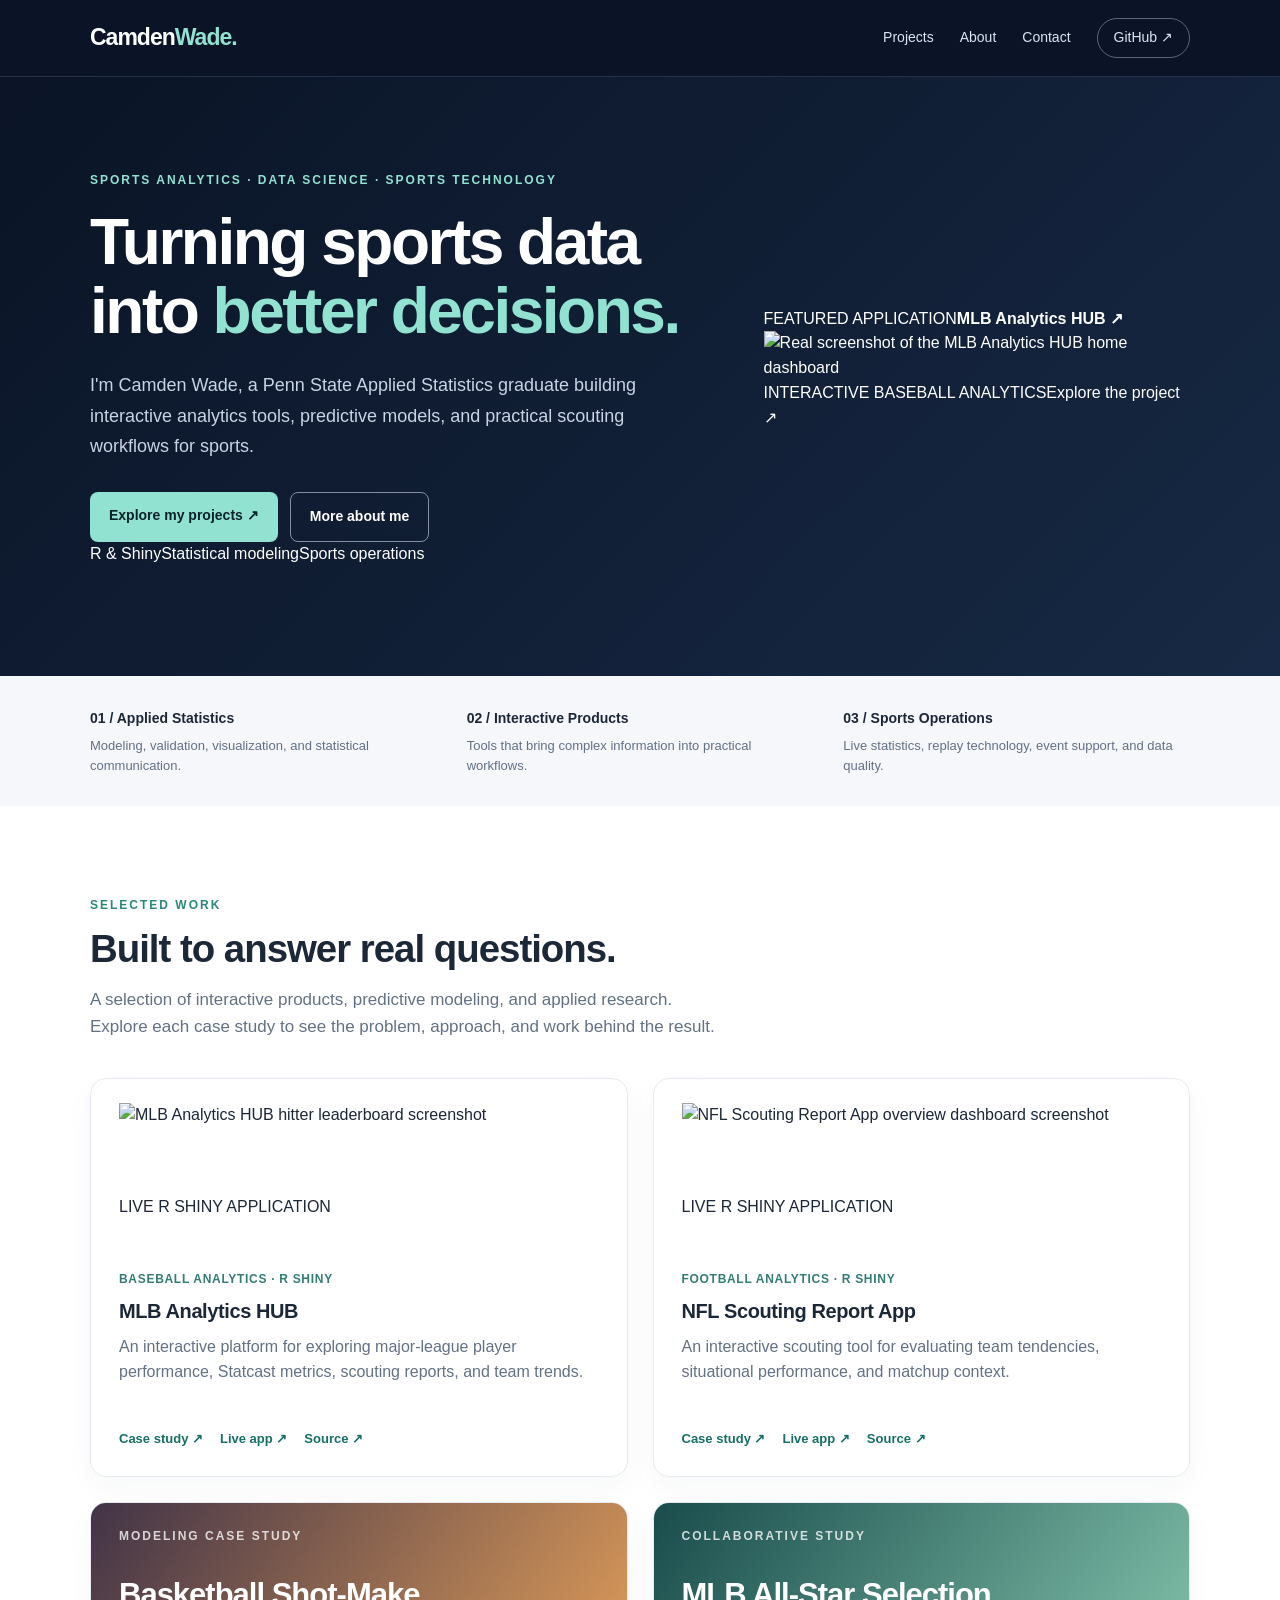
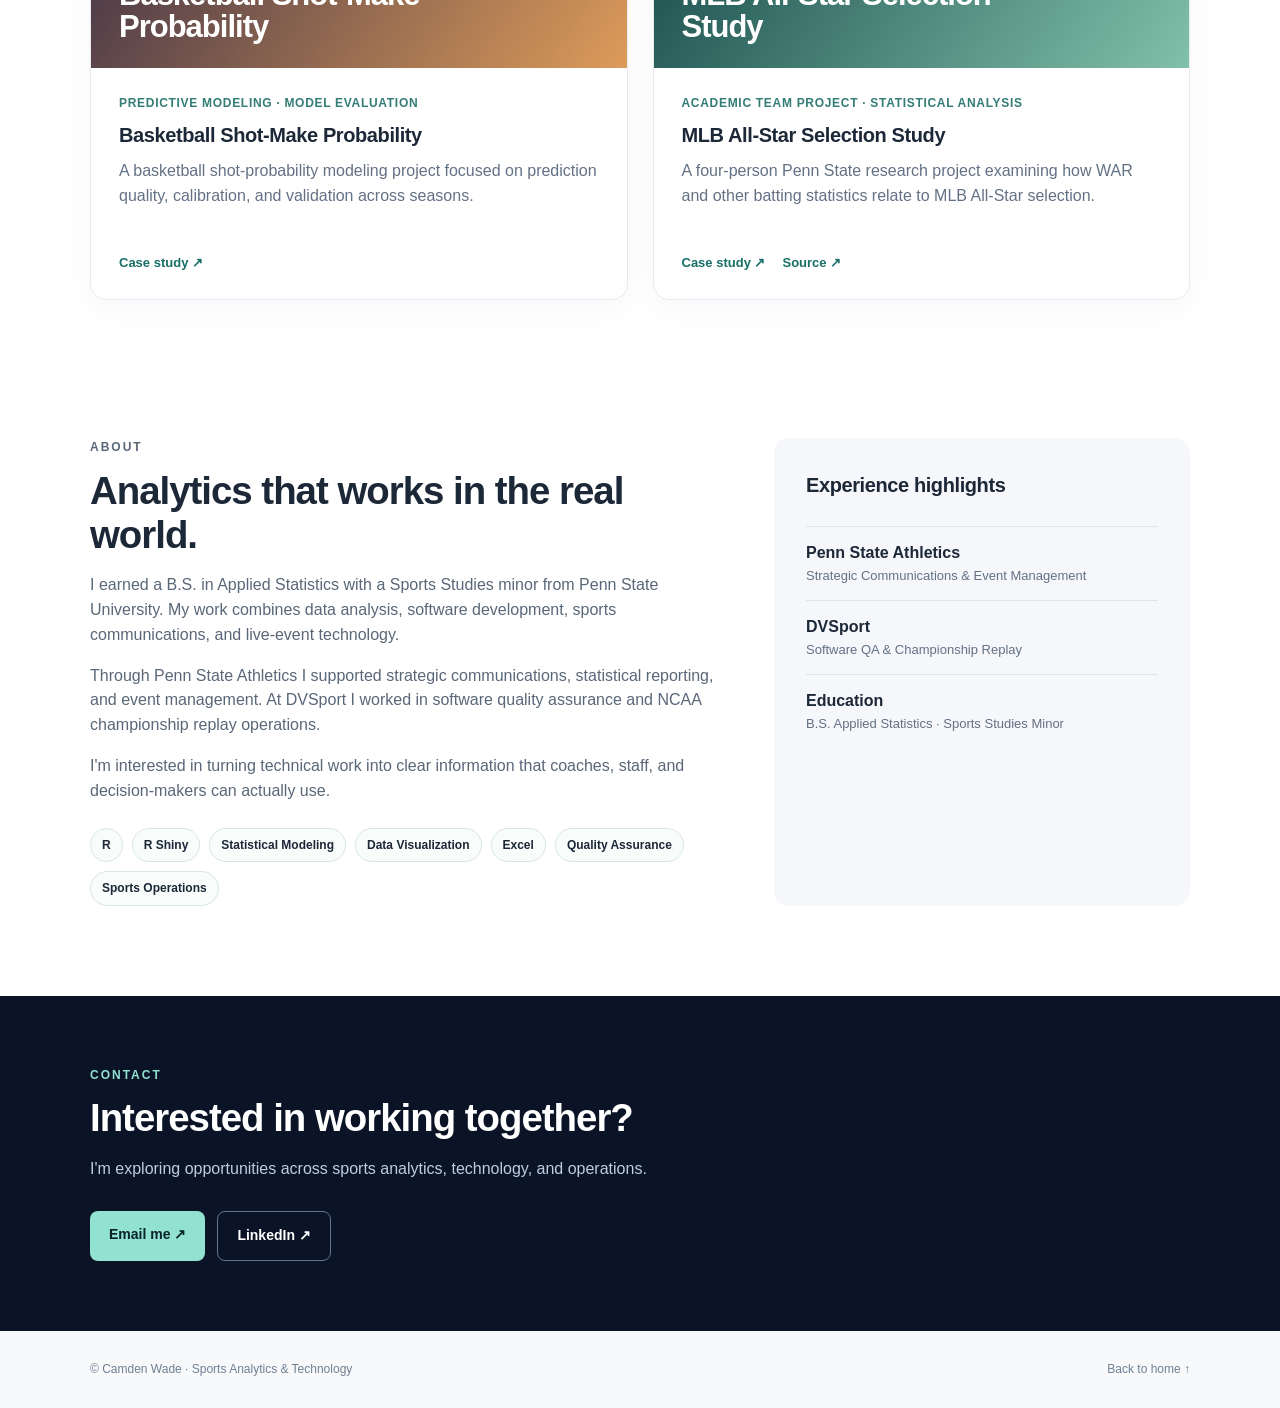
==== index.html @ 53f78d7a "Phase 1: improve portfolio design and add real project screenshots" ====
<!doctype html><html lang="en"><head><meta charset="utf-8"><meta name="viewport" content="width=device-width,initial-scale=1"><meta name="description" content="Sports analytics, interactive applications, and statistical modeling portfolio by Camden Wade."><meta name="theme-color" content="#0a1426"><title>Sports Analytics &amp; Technology | Camden Wade</title><link rel="stylesheet" href="assets/style.css"></head><body><header class="site-header"><div class="wrap nav"><a class="brand" href="index.html">Camden<span>Wade.</span></a><nav aria-label="Main navigation"><a href="index.html#projects">Projects</a><a href="index.html#about">About</a><a href="index.html#contact">Contact</a><a class="nav-github" href="https://github.com/CamdenWade" target="_blank" rel="noopener noreferrer">GitHub ↗</a></nav></div></header><main><section class="hero"><div class="wrap hero-grid"><div class="hero-copy"><p class="eyebrow">SPORTS ANALYTICS · DATA SCIENCE · SPORTS TECHNOLOGY</p><h1>Turning sports data into <em>better decisions.</em></h1><p class="hero-intro">I'm Camden Wade, a Penn State Applied Statistics graduate building interactive analytics tools, predictive models, and practical scouting workflows for sports.</p><div class="actions"><a class="btn primary" href="#projects">Explore my projects ↗</a><a class="btn outlined" href="#about">More about me</a></div><div class="hero-chips" aria-label="Areas of focus"><span>R &amp; Shiny</span><span>Statistical modeling</span><span>Sports operations</span></div></div><a class="hero-preview" href="projects/mlb-analytics-hub.html" aria-label="Read the MLB Analytics HUB case study"><div class="preview-heading"><span><span class="status-dot" aria-hidden="true"></span> FEATURED APPLICATION</span><strong>MLB Analytics HUB <span aria-hidden="true">↗</span></strong></div><img src="https://raw.githubusercontent.com/CamdenWade/MLB-Analytics-HUB/main/screenshots/home.png" alt="Real screenshot of the MLB Analytics HUB home dashboard" decoding="async" fetchpriority="high"><div class="preview-caption"><span>INTERACTIVE BASEBALL ANALYTICS</span><span>Explore the project ↗</span></div></a></div></section><section class="specialties"><div class="wrap three"><div><b>01 / Applied Statistics</b><p>Modeling, validation, visualization, and statistical communication.</p></div><div><b>02 / Interactive Products</b><p>Tools that bring complex information into practical workflows.</p></div><div><b>03 / Sports Operations</b><p>Live statistics, replay technology, event support, and data quality.</p></div></div></section><section class="section" id="projects"><div class="wrap"><p class="eyebrow">SELECTED WORK</p><h2>Built to answer real questions.</h2><p class="section-lead">A selection of interactive products, predictive modeling, and applied research. Explore each case study to see the problem, approach, and work behind the result.</p><div class="projects"><article class="project-card"><a class="project-art project-image" href="projects/mlb-analytics-hub.html" aria-label="Explore the MLB Analytics HUB project"><img src="https://raw.githubusercontent.com/CamdenWade/MLB-Analytics-HUB/main/screenshots/hitter_leaderboard.png" alt="MLB Analytics HUB hitter leaderboard screenshot" loading="lazy" decoding="async"><span class="screenshot-badge">LIVE R SHINY APPLICATION</span></a><div class="card-body"><div class="meta">Baseball analytics · R Shiny</div><h3>MLB Analytics HUB</h3><p>An interactive platform for exploring major-league player performance, Statcast metrics, scouting reports, and team trends.</p><div class="card-links"><a href="projects/mlb-analytics-hub.html">Case study ↗</a><a href="https://camden-wade.shinyapps.io/MLB-Analytics-HUB/" target="_blank" rel="noopener noreferrer">Live app ↗</a><a href="https://github.com/CamdenWade/MLB-Analytics-HUB" target="_blank" rel="noopener noreferrer">Source ↗</a></div></div></article><article class="project-card"><a class="project-art project-image" href="projects/nfl-scouting-report.html" aria-label="Explore the NFL Scouting Report App project"><img src="https://raw.githubusercontent.com/CamdenWade/NFL-Scouting-Report-App/master/assets/screenshots/overview.png" alt="NFL Scouting Report App overview dashboard screenshot" loading="lazy" decoding="async"><span class="screenshot-badge">LIVE R SHINY APPLICATION</span></a><div class="card-body"><div class="meta">Football analytics · R Shiny</div><h3>NFL Scouting Report App</h3><p>An interactive scouting tool for evaluating team tendencies, situational performance, and matchup context.</p><div class="card-links"><a href="projects/nfl-scouting-report.html">Case study ↗</a><a href="https://camden-wade.shinyapps.io/NFL-Scouting-Report-App/" target="_blank" rel="noopener noreferrer">Live app ↗</a><a href="https://github.com/CamdenWade/NFL-Scouting-Report-App" target="_blank" rel="noopener noreferrer">Source ↗</a></div></div></article><article class="project-card"><div class="project-art gold"><span class="eyebrow small">MODELING CASE STUDY</span><strong>Basketball Shot-Make Probability</strong></div><div class="card-body"><div class="meta">Predictive modeling · Model evaluation</div><h3>Basketball Shot-Make Probability</h3><p>A basketball shot-probability modeling project focused on prediction quality, calibration, and validation across seasons.</p><div class="card-links"><a href="projects/shot-probability.html">Case study ↗</a></div></div></article><article class="project-card"><div class="project-art green"><span class="eyebrow small">COLLABORATIVE STUDY</span><strong>MLB All-Star Selection Study</strong></div><div class="card-body"><div class="meta">Academic team project · Statistical analysis</div><h3>MLB All-Star Selection Study</h3><p>A four-person Penn State research project examining how WAR and other batting statistics relate to MLB All-Star selection.</p><div class="card-links"><a href="projects/mlb-all-star-study.html">Case study ↗</a><a href="https://github.com/CamdenWade/School-Projects" target="_blank" rel="noopener noreferrer">Source ↗</a></div></div></article></div></div></section><section class="section about" id="about"><div class="wrap about-grid"><div><p class="eyebrow">ABOUT</p><h2>Analytics that works in the real world.</h2><p>I earned a B.S. in Applied Statistics with a Sports Studies minor from Penn State University. My work combines data analysis, software development, sports communications, and live-event technology.</p><p>Through Penn State Athletics I supported strategic communications, statistical reporting, and event management. At DVSport I worked in software quality assurance and NCAA championship replay operations.</p><p>I'm interested in turning technical work into clear information that coaches, staff, and decision-makers can actually use.</p><div class="tags"><span>R</span><span>R Shiny</span><span>Statistical Modeling</span><span>Data Visualization</span><span>Excel</span><span>Quality Assurance</span><span>Sports Operations</span></div></div><aside class="experience"><h3>Experience highlights</h3><div><strong>Penn State Athletics</strong><span>Strategic Communications & Event Management</span></div><div><strong>DVSport</strong><span>Software QA & Championship Replay</span></div><div><strong>Education</strong><span>B.S. Applied Statistics · Sports Studies Minor</span></div></aside></div></section><section class="contact" id="contact"><div class="wrap"><p class="eyebrow">CONTACT</p><h2>Interested in working together?</h2><p>I'm exploring opportunities across sports analytics, technology, and operations.</p><div class="actions"><a class="btn primary" href="mailto:camdenwade44@gmail.com">Email me ↗</a><a class="btn outlined" href="https://www.linkedin.com/in/camdenwade" target="_blank" rel="noopener noreferrer">LinkedIn ↗</a></div></div></section></main><footer><div class="wrap foot-inner"><span>© Camden Wade · Sports Analytics & Technology</span><a href="index.html">Back to home ↑</a></div></footer></body></html>
---- assets/style.css ----
:root{--navy:#0a1426;--navy2:#101e35;--green:#91e2d1;--text:#1c2737;--muted:#637185;--border:#e7eaf0;--light:#f5f7fa;--white:#fff}*{box-sizing:border-box}html{scroll-behavior:smooth}body{margin:0;color:var(--text);background:#fff;font-family:Inter,-apple-system,BlinkMacSystemFont,"Segoe UI",Arial,sans-serif;line-height:1.55}a{color:inherit;text-decoration:none}a:hover{text-decoration:underline}.wrap{width:min(1100px,calc(100% - 44px));margin:auto}.site-header{background:var(--navy);border-bottom:1px solid #253149;color:white}.nav{height:76px;display:flex;align-items:center;justify-content:space-between;gap:24px}.brand{font-size:23px;font-weight:800;letter-spacing:-1px}.brand span{color:var(--green)}.nav nav{display:flex;align-items:center;gap:26px;font-size:14px;color:#dbe5f2}.nav-github{border:1px solid #58667d;border-radius:50px;padding:8px 16px}.hero{background:linear-gradient(135deg,#0a1426,#172944);color:white;padding:94px 0 110px}.hero-grid{display:grid;grid-template-columns:1.18fr .82fr;gap:60px;align-items:center}.eyebrow{font-size:12px;font-weight:800;letter-spacing:2px;color:#2b877c;text-transform:uppercase}.hero .eyebrow,.contact .eyebrow,.case-hero .eyebrow{color:var(--green)}h1,h2,h3,p{margin-top:0}h1{font-size:clamp(43px,5vw,70px);line-height:1.09;letter-spacing:-2.5px;margin:18px 0 23px}h1 em{color:var(--green);font-style:normal}h2{font-size:clamp(29px,3vw,43px);line-height:1.15;letter-spacing:-1px;margin:8px 0 16px}h3{font-size:20px;letter-spacing:-.4px}.hero-intro{font-size:18px;line-height:1.7;max-width:620px;color:#c8d4e4}.actions{display:flex;gap:12px;flex-wrap:wrap;margin-top:30px}.btn{display:inline-block;border-radius:8px;padding:13px 19px;font-weight:750;font-size:14px}.primary{background:var(--green);color:#09222a}.outlined{border:1px solid #8390a3;color:inherit}.dashboard{background:#111f36;border:1px solid #33435e;border-radius:19px;box-shadow:0 18px 50px #0004;overflow:hidden;padding:21px}.dash-title{font-size:10px;color:#b5c4d8;letter-spacing:1.6px;display:flex;justify-content:space-between}.dash-title span{color:#63b6a9}.dash-label{margin-top:20px;font-size:14px;font-weight:800;color:white}.dashboard svg{width:100%;margin-top:4px;display:block}.dash-stats{display:grid;grid-template-columns:repeat(3,1fr);border-top:1px solid #34445f;padding-top:17px;gap:12px}.dash-stats span{font-size:9px;letter-spacing:1px;color:#8d9fb6}.dash-stats b{font-size:15px;letter-spacing:0;display:block;color:white}.specialties{background:var(--light);padding:30px 0}.three{display:grid;grid-template-columns:repeat(3,1fr);gap:30px}.three b{font-size:14px}.three p{font-size:13px;color:var(--muted);margin:5px 0 0}.section{padding:90px 0}.section-lead{max-width:640px;color:var(--muted);font-size:17px}.projects{display:grid;grid-template-columns:repeat(2,minmax(0,1fr));gap:25px;margin-top:38px}.project-card{border:1px solid var(--border);border-radius:16px;overflow:hidden;box-shadow:0 10px 30px #182d4709;transition:transform .2s}.project-card:hover{transform:translateY(-3px)}.project-art{min-height:165px;padding:24px 28px;display:flex;justify-content:space-between;flex-direction:column;overflow:hidden}.project-art strong{font-size:31px;line-height:1.05;letter-spacing:-1px;max-width:340px}.project-art .eyebrow{color:inherit;opacity:.78}.project-art.pink{background:linear-gradient(125deg,#41224a,#c2749e);color:white}.project-art.blue{background:linear-gradient(130deg,#102f56,#4b97b7);color:white}.project-art.gold{background:linear-gradient(125deg,#413347,#dd9b59);color:white}.project-art.green{background:linear-gradient(125deg,#194c4c,#81c0a9);color:white}.card-body{padding:26px 28px}.meta{color:#337d76;font-size:12px;font-weight:800;text-transform:uppercase;letter-spacing:.7px}.card-body h3{margin:8px 0}.card-body p{color:var(--muted);min-height:72px}.card-links{display:flex;gap:17px;flex-wrap:wrap;margin-top:22px;font-size:13px;font-weight:700;color:#176f68}.about{padding-top:48px}.about-grid{display:grid;grid-template-columns:1.2fr .8fr;gap:60px}.about p{color:#596778}.tags{display:flex;flex-wrap:wrap;gap:9px;margin-top:24px}.tags span{font-size:12px;font-weight:600;border:1px solid #d9e5e5;border-radius:25px;padding:7px 11px;background:#f8fdfc}.experience{background:var(--light);padding:32px;border-radius:15px}.experience h3{margin-bottom:25px}.experience div{border-top:1px solid #dfe4ec;padding:14px 0}.experience div strong,.experience div span{display:block}.experience div span{font-size:13px;color:var(--muted)}.contact{background:var(--navy);color:white;padding:70px 0}.contact p{color:#becde0}.contact .btn.outlined{border-color:#65758e}.foot-inner{display:flex;justify-content:space-between;gap:18px;padding:29px 0}footer{font-size:12px;color:#708094;background:#f7f9fb}.case-hero{background:var(--navy);color:white;padding:70px 0}.case-hero h1{max-width:850px;font-size:clamp(38px,5vw,57px)}.case-hero p:not(.eyebrow){max-width:730px;color:#c6d3e4;font-size:18px}.back{font-size:13px;color:#b9d9db}.case-body{display:grid;grid-template-columns:1fr 310px;gap:70px;padding-top:64px;padding-bottom:90px}.case-main h2{font-size:26px;letter-spacing:-.6px;margin:28px 0 14px}.case-main p,.case-main li{color:#536276;line-height:1.75}.case-main ul{padding-left:20px}.case-main li{margin:10px 0}.case-side{background:#f5f8fa;border:1px solid #e6ebef;border-radius:12px;padding:23px;height:fit-content}.case-side h3{font-size:17px}.case-side p{border-top:1px solid #dce5e9;padding-top:14px}.case-side b,.case-side span{display:block}.case-side span{color:var(--muted);font-size:13px}.case-side a{color:#14776e}.note{border-left:3px solid #cda575;background:#faf6ed;padding:13px 18px;margin-top:27px}@media(max-width:800px){.hero-grid,.about-grid,.case-body{grid-template-columns:1fr;gap:32px}.hero{padding:65px 0}.projects{grid-template-columns:1fr}.nav{height:auto;min-height:70px;flex-wrap:wrap;padding:13px 0}.nav nav{gap:13px;flex-wrap:wrap;font-size:12px}.three{grid-template-columns:1fr;gap:17px}.section{padding:62px 0}.card-body p{min-height:0}.case-body{padding-top:35px}.dashboard{max-width:560px}}@media(max-width:420px){.wrap{width:calc(100% - 30px)}h1{letter-spacing:-1.4px}.dashboard{padding:16px}.dash-stats b{font-size:12px}.project-art strong{font-size:26px}.foot-inner{display:block}}
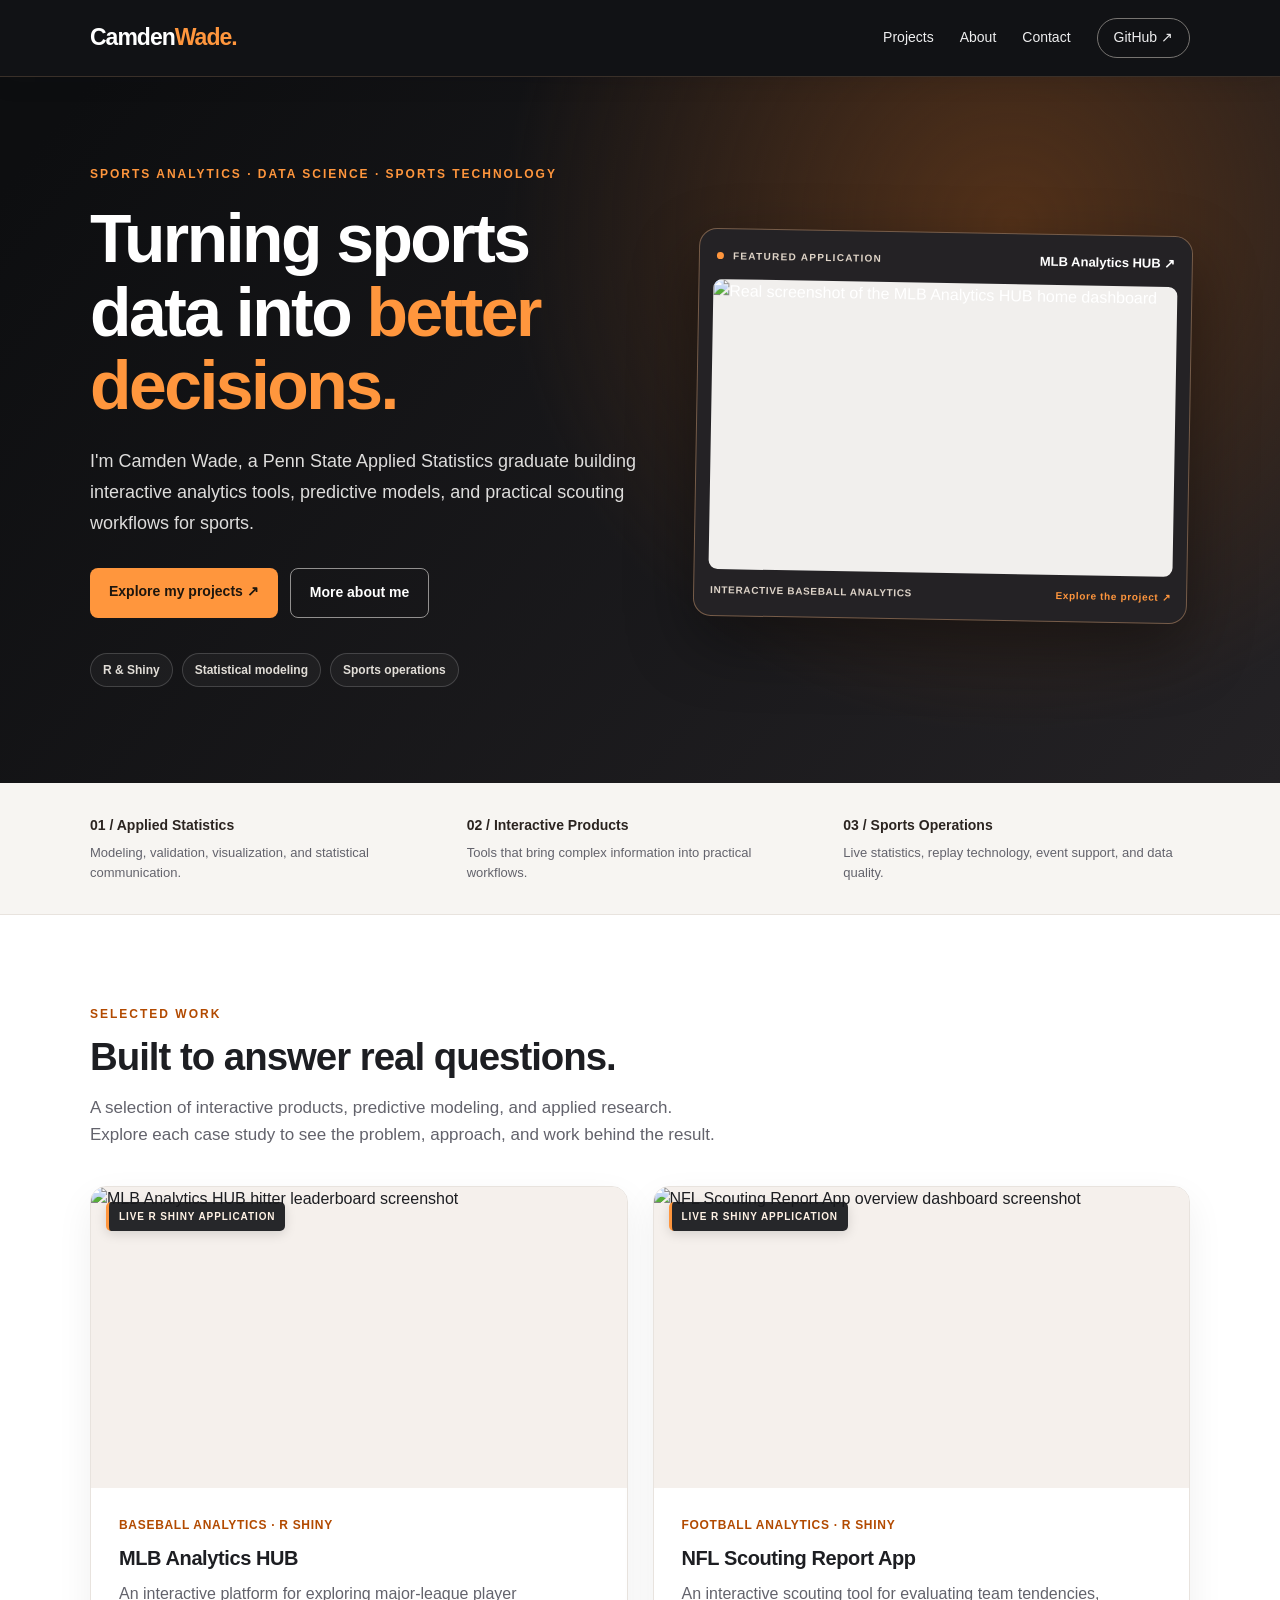
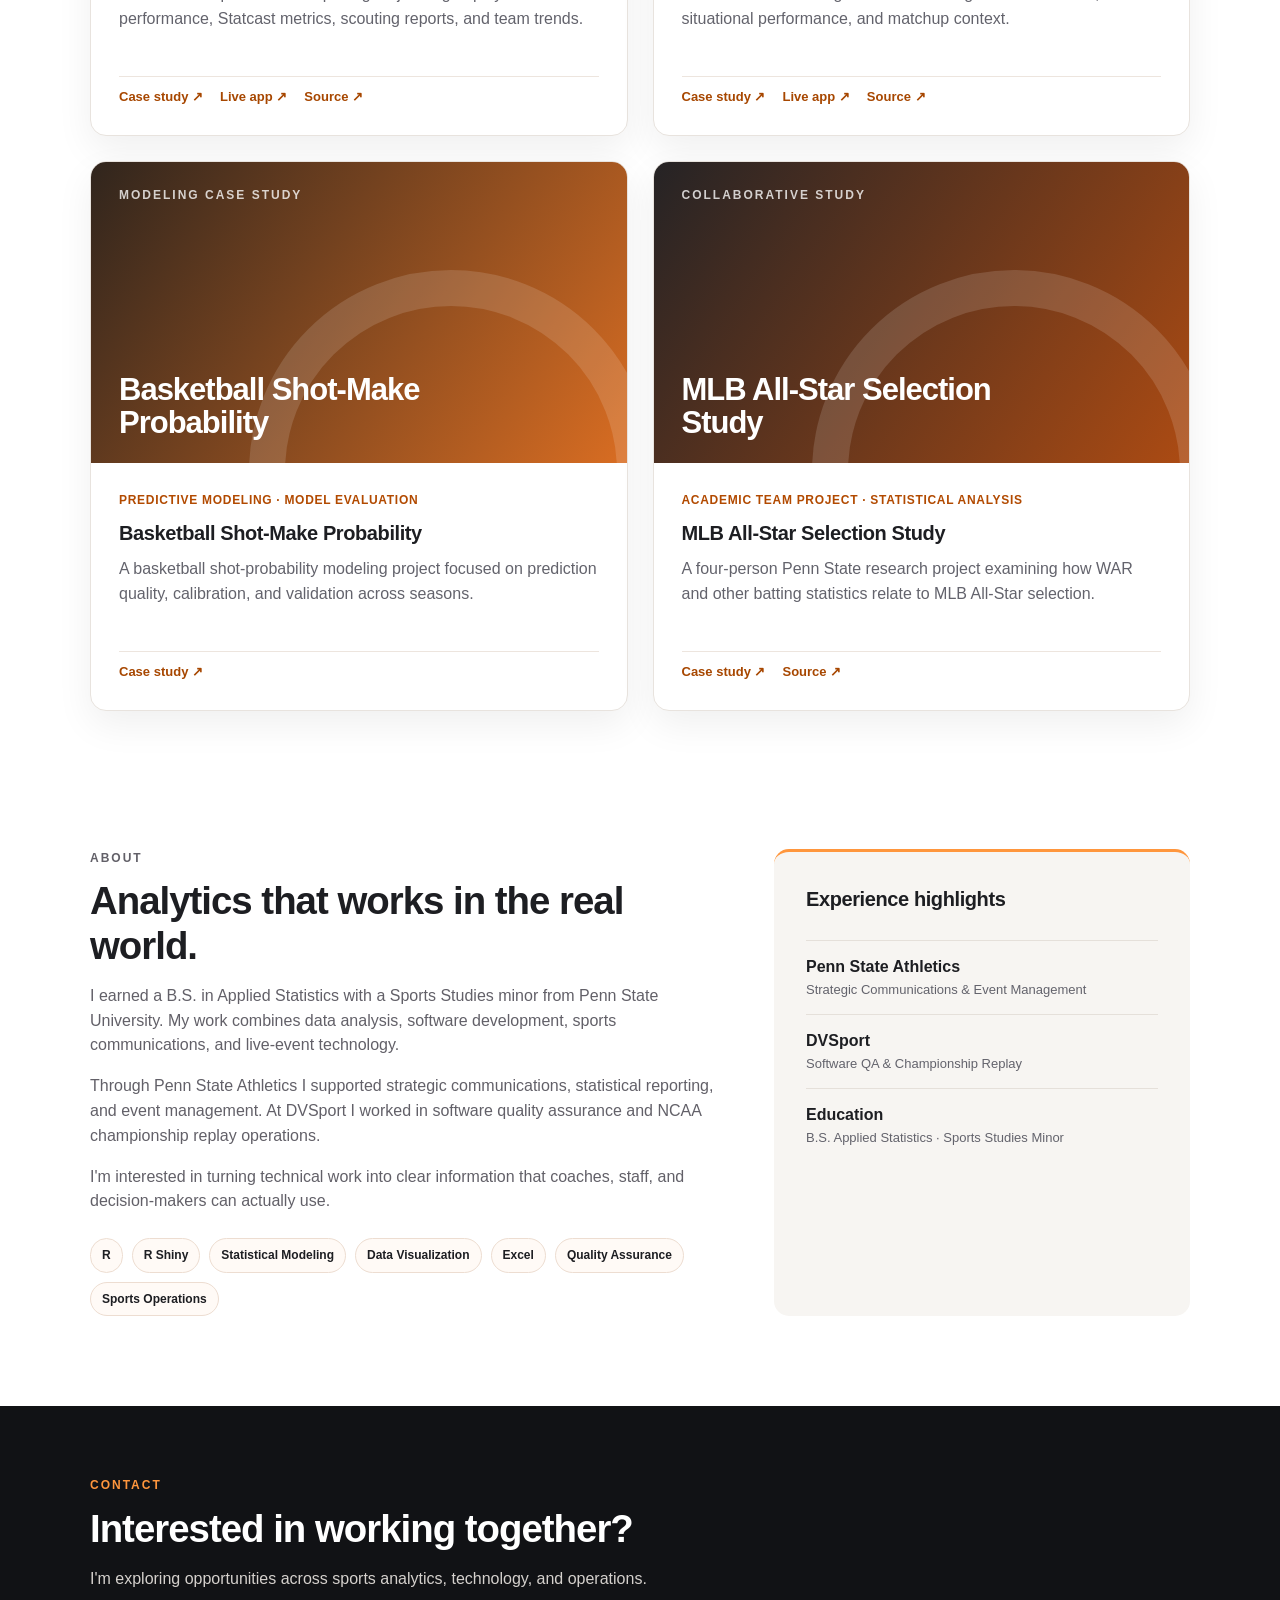
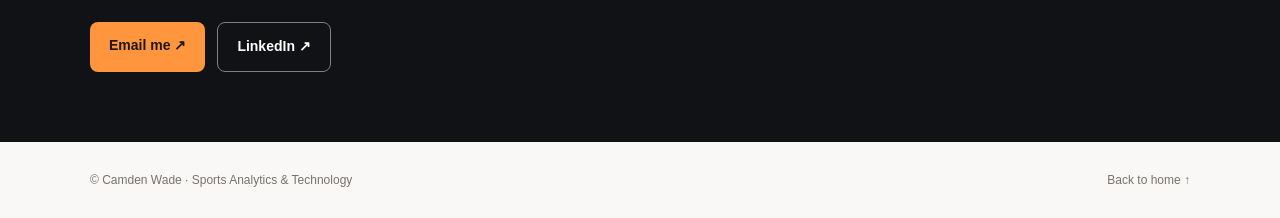
==== commit 664c0534: "Apply black, orange, and white portfolio palette" ====
--- a/index.html
+++ b/index.html
@@ -1 +1 @@
-<!doctype html><html lang="en"><head><meta charset="utf-8"><meta name="viewport" content="width=device-width,initial-scale=1"><meta name="description" content="Sports analytics, interactive applications, and statistical modeling portfolio by Camden Wade."><meta name="theme-color" content="#0a1426"><title>Sports Analytics &amp; Technology | Camden Wade</title><link rel="stylesheet" href="assets/style.css"></head><body><header class="site-header"><div class="wrap nav"><a class="brand" href="index.html">Camden<span>Wade.</span></a><nav aria-label="Main navigation"><a href="index.html#projects">Projects</a><a href="index.html#about">About</a><a href="index.html#contact">Contact</a><a class="nav-github" href="https://github.com/CamdenWade" target="_blank" rel="noopener noreferrer">GitHub ↗</a></nav></div></header><main><section class="hero"><div class="wrap hero-grid"><div class="hero-copy"><p class="eyebrow">SPORTS ANALYTICS · DATA SCIENCE · SPORTS TECHNOLOGY</p><h1>Turning sports data into <em>better decisions.</em></h1><p class="hero-intro">I'm Camden Wade, a Penn State Applied Statistics graduate building interactive analytics tools, predictive models, and practical scouting workflows for sports.</p><div class="actions"><a class="btn primary" href="#projects">Explore my projects ↗</a><a class="btn outlined" href="#about">More about me</a></div><div class="hero-chips" aria-label="Areas of focus"><span>R &amp; Shiny</span><span>Statistical modeling</span><span>Sports operations</span></div></div><a class="hero-preview" href="projects/mlb-analytics-hub.html" aria-label="Read the MLB Analytics HUB case study"><div class="preview-heading"><span><span class="status-dot" aria-hidden="true"></span> FEATURED APPLICATION</span><strong>MLB Analytics HUB <span aria-hidden="true">↗</span></strong></div><img src="https://raw.githubusercontent.com/CamdenWade/MLB-Analytics-HUB/main/screenshots/home.png" alt="Real screenshot of the MLB Analytics HUB home dashboard" decoding="async" fetchpriority="high"><div class="preview-caption"><span>INTERACTIVE BASEBALL ANALYTICS</span><span>Explore the project ↗</span></div></a></div></section><section class="specialties"><div class="wrap three"><div><b>01 / Applied Statistics</b><p>Modeling, validation, visualization, and statistical communication.</p></div><div><b>02 / Interactive Products</b><p>Tools that bring complex information into practical workflows.</p></div><div><b>03 / Sports Operations</b><p>Live statistics, replay technology, event support, and data quality.</p></div></div></section><section class="section" id="projects"><div class="wrap"><p class="eyebrow">SELECTED WORK</p><h2>Built to answer real questions.</h2><p class="section-lead">A selection of interactive products, predictive modeling, and applied research. Explore each case study to see the problem, approach, and work behind the result.</p><div class="projects"><article class="project-card"><a class="project-art project-image" href="projects/mlb-analytics-hub.html" aria-label="Explore the MLB Analytics HUB project"><img src="https://raw.githubusercontent.com/CamdenWade/MLB-Analytics-HUB/main/screenshots/hitter_leaderboard.png" alt="MLB Analytics HUB hitter leaderboard screenshot" loading="lazy" decoding="async"><span class="screenshot-badge">LIVE R SHINY APPLICATION</span></a><div class="card-body"><div class="meta">Baseball analytics · R Shiny</div><h3>MLB Analytics HUB</h3><p>An interactive platform for exploring major-league player performance, Statcast metrics, scouting reports, and team trends.</p><div class="card-links"><a href="projects/mlb-analytics-hub.html">Case study ↗</a><a href="https://camden-wade.shinyapps.io/MLB-Analytics-HUB/" target="_blank" rel="noopener noreferrer">Live app ↗</a><a href="https://github.com/CamdenWade/MLB-Analytics-HUB" target="_blank" rel="noopener noreferrer">Source ↗</a></div></div></article><article class="project-card"><a class="project-art project-image" href="projects/nfl-scouting-report.html" aria-label="Explore the NFL Scouting Report App project"><img src="https://raw.githubusercontent.com/CamdenWade/NFL-Scouting-Report-App/master/assets/screenshots/overview.png" alt="NFL Scouting Report App overview dashboard screenshot" loading="lazy" decoding="async"><span class="screenshot-badge">LIVE R SHINY APPLICATION</span></a><div class="card-body"><div class="meta">Football analytics · R Shiny</div><h3>NFL Scouting Report App</h3><p>An interactive scouting tool for evaluating team tendencies, situational performance, and matchup context.</p><div class="card-links"><a href="projects/nfl-scouting-report.html">Case study ↗</a><a href="https://camden-wade.shinyapps.io/NFL-Scouting-Report-App/" target="_blank" rel="noopener noreferrer">Live app ↗</a><a href="https://github.com/CamdenWade/NFL-Scouting-Report-App" target="_blank" rel="noopener noreferrer">Source ↗</a></div></div></article><article class="project-card"><div class="project-art gold"><span class="eyebrow small">MODELING CASE STUDY</span><strong>Basketball Shot-Make Probability</strong></div><div class="card-body"><div class="meta">Predictive modeling · Model evaluation</div><h3>Basketball Shot-Make Probability</h3><p>A basketball shot-probability modeling project focused on prediction quality, calibration, and validation across seasons.</p><div class="card-links"><a href="projects/shot-probability.html">Case study ↗</a></div></div></article><article class="project-card"><div class="project-art green"><span class="eyebrow small">COLLABORATIVE STUDY</span><strong>MLB All-Star Selection Study</strong></div><div class="card-body"><div class="meta">Academic team project · Statistical analysis</div><h3>MLB All-Star Selection Study</h3><p>A four-person Penn State research project examining how WAR and other batting statistics relate to MLB All-Star selection.</p><div class="card-links"><a href="projects/mlb-all-star-study.html">Case study ↗</a><a href="https://github.com/CamdenWade/School-Projects" target="_blank" rel="noopener noreferrer">Source ↗</a></div></div></article></div></div></section><section class="section about" id="about"><div class="wrap about-grid"><div><p class="eyebrow">ABOUT</p><h2>Analytics that works in the real world.</h2><p>I earned a B.S. in Applied Statistics with a Sports Studies minor from Penn State University. My work combines data analysis, software development, sports communications, and live-event technology.</p><p>Through Penn State Athletics I supported strategic communications, statistical reporting, and event management. At DVSport I worked in software quality assurance and NCAA championship replay operations.</p><p>I'm interested in turning technical work into clear information that coaches, staff, and decision-makers can actually use.</p><div class="tags"><span>R</span><span>R Shiny</span><span>Statistical Modeling</span><span>Data Visualization</span><span>Excel</span><span>Quality Assurance</span><span>Sports Operations</span></div></div><aside class="experience"><h3>Experience highlights</h3><div><strong>Penn State Athletics</strong><span>Strategic Communications & Event Management</span></div><div><strong>DVSport</strong><span>Software QA & Championship Replay</span></div><div><strong>Education</strong><span>B.S. Applied Statistics · Sports Studies Minor</span></div></aside></div></section><section class="contact" id="contact"><div class="wrap"><p class="eyebrow">CONTACT</p><h2>Interested in working together?</h2><p>I'm exploring opportunities across sports analytics, technology, and operations.</p><div class="actions"><a class="btn primary" href="mailto:camdenwade44@gmail.com">Email me ↗</a><a class="btn outlined" href="https://www.linkedin.com/in/camdenwade" target="_blank" rel="noopener noreferrer">LinkedIn ↗</a></div></div></section></main><footer><div class="wrap foot-inner"><span>© Camden Wade · Sports Analytics & Technology</span><a href="index.html">Back to home ↑</a></div></footer></body></html>+<!doctype html><html lang="en"><head><meta charset="utf-8"><meta name="viewport" content="width=device-width,initial-scale=1"><meta name="description" content="Sports analytics, interactive applications, and statistical modeling portfolio by Camden Wade."><meta name="theme-color" content="#111215"><title>Sports Analytics &amp; Technology | Camden Wade</title><link rel="stylesheet" href="assets/style.css"></head><body><header class="site-header"><div class="wrap nav"><a class="brand" href="index.html">Camden<span>Wade.</span></a><nav aria-label="Main navigation"><a href="index.html#projects">Projects</a><a href="index.html#about">About</a><a href="index.html#contact">Contact</a><a class="nav-github" href="https://github.com/CamdenWade" target="_blank" rel="noopener noreferrer">GitHub ↗</a></nav></div></header><main><section class="hero"><div class="wrap hero-grid"><div class="hero-copy"><p class="eyebrow">SPORTS ANALYTICS · DATA SCIENCE · SPORTS TECHNOLOGY</p><h1>Turning sports data into <em>better decisions.</em></h1><p class="hero-intro">I'm Camden Wade, a Penn State Applied Statistics graduate building interactive analytics tools, predictive models, and practical scouting workflows for sports.</p><div class="actions"><a class="btn primary" href="#projects">Explore my projects ↗</a><a class="btn outlined" href="#about">More about me</a></div><div class="hero-chips" aria-label="Areas of focus"><span>R &amp; Shiny</span><span>Statistical modeling</span><span>Sports operations</span></div></div><a class="hero-preview" href="projects/mlb-analytics-hub.html" aria-label="Read the MLB Analytics HUB case study"><div class="preview-heading"><span><span class="status-dot" aria-hidden="true"></span> FEATURED APPLICATION</span><strong>MLB Analytics HUB <span aria-hidden="true">↗</span></strong></div><img src="https://raw.githubusercontent.com/CamdenWade/MLB-Analytics-HUB/main/screenshots/home.png" alt="Real screenshot of the MLB Analytics HUB home dashboard" decoding="async" fetchpriority="high"><div class="preview-caption"><span>INTERACTIVE BASEBALL ANALYTICS</span><span>Explore the project ↗</span></div></a></div></section><section class="specialties"><div class="wrap three"><div><b>01 / Applied Statistics</b><p>Modeling, validation, visualization, and statistical communication.</p></div><div><b>02 / Interactive Products</b><p>Tools that bring complex information into practical workflows.</p></div><div><b>03 / Sports Operations</b><p>Live statistics, replay technology, event support, and data quality.</p></div></div></section><section class="section" id="projects"><div class="wrap"><p class="eyebrow">SELECTED WORK</p><h2>Built to answer real questions.</h2><p class="section-lead">A selection of interactive products, predictive modeling, and applied research. Explore each case study to see the problem, approach, and work behind the result.</p><div class="projects"><article class="project-card"><a class="project-art project-image" href="projects/mlb-analytics-hub.html" aria-label="Explore the MLB Analytics HUB project"><img src="https://raw.githubusercontent.com/CamdenWade/MLB-Analytics-HUB/main/screenshots/hitter_leaderboard.png" alt="MLB Analytics HUB hitter leaderboard screenshot" loading="lazy" decoding="async"><span class="screenshot-badge">LIVE R SHINY APPLICATION</span></a><div class="card-body"><div class="meta">Baseball analytics · R Shiny</div><h3>MLB Analytics HUB</h3><p>An interactive platform for exploring major-league player performance, Statcast metrics, scouting reports, and team trends.</p><div class="card-links"><a href="projects/mlb-analytics-hub.html">Case study ↗</a><a href="https://camden-wade.shinyapps.io/MLB-Analytics-HUB/" target="_blank" rel="noopener noreferrer">Live app ↗</a><a href="https://github.com/CamdenWade/MLB-Analytics-HUB" target="_blank" rel="noopener noreferrer">Source ↗</a></div></div></article><article class="project-card"><a class="project-art project-image" href="projects/nfl-scouting-report.html" aria-label="Explore the NFL Scouting Report App project"><img src="https://raw.githubusercontent.com/CamdenWade/NFL-Scouting-Report-App/master/assets/screenshots/overview.png" alt="NFL Scouting Report App overview dashboard screenshot" loading="lazy" decoding="async"><span class="screenshot-badge">LIVE R SHINY APPLICATION</span></a><div class="card-body"><div class="meta">Football analytics · R Shiny</div><h3>NFL Scouting Report App</h3><p>An interactive scouting tool for evaluating team tendencies, situational performance, and matchup context.</p><div class="card-links"><a href="projects/nfl-scouting-report.html">Case study ↗</a><a href="https://camden-wade.shinyapps.io/NFL-Scouting-Report-App/" target="_blank" rel="noopener noreferrer">Live app ↗</a><a href="https://github.com/CamdenWade/NFL-Scouting-Report-App" target="_blank" rel="noopener noreferrer">Source ↗</a></div></div></article><article class="project-card"><div class="project-art gold"><span class="eyebrow small">MODELING CASE STUDY</span><strong>Basketball Shot-Make Probability</strong></div><div class="card-body"><div class="meta">Predictive modeling · Model evaluation</div><h3>Basketball Shot-Make Probability</h3><p>A basketball shot-probability modeling project focused on prediction quality, calibration, and validation across seasons.</p><div class="card-links"><a href="projects/shot-probability.html">Case study ↗</a></div></div></article><article class="project-card"><div class="project-art green"><span class="eyebrow small">COLLABORATIVE STUDY</span><strong>MLB All-Star Selection Study</strong></div><div class="card-body"><div class="meta">Academic team project · Statistical analysis</div><h3>MLB All-Star Selection Study</h3><p>A four-person Penn State research project examining how WAR and other batting statistics relate to MLB All-Star selection.</p><div class="card-links"><a href="projects/mlb-all-star-study.html">Case study ↗</a><a href="https://github.com/CamdenWade/School-Projects" target="_blank" rel="noopener noreferrer">Source ↗</a></div></div></article></div></div></section><section class="section about" id="about"><div class="wrap about-grid"><div><p class="eyebrow">ABOUT</p><h2>Analytics that works in the real world.</h2><p>I earned a B.S. in Applied Statistics with a Sports Studies minor from Penn State University. My work combines data analysis, software development, sports communications, and live-event technology.</p><p>Through Penn State Athletics I supported strategic communications, statistical reporting, and event management. At DVSport I worked in software quality assurance and NCAA championship replay operations.</p><p>I'm interested in turning technical work into clear information that coaches, staff, and decision-makers can actually use.</p><div class="tags"><span>R</span><span>R Shiny</span><span>Statistical Modeling</span><span>Data Visualization</span><span>Excel</span><span>Quality Assurance</span><span>Sports Operations</span></div></div><aside class="experience"><h3>Experience highlights</h3><div><strong>Penn State Athletics</strong><span>Strategic Communications & Event Management</span></div><div><strong>DVSport</strong><span>Software QA & Championship Replay</span></div><div><strong>Education</strong><span>B.S. Applied Statistics · Sports Studies Minor</span></div></aside></div></section><section class="contact" id="contact"><div class="wrap"><p class="eyebrow">CONTACT</p><h2>Interested in working together?</h2><p>I'm exploring opportunities across sports analytics, technology, and operations.</p><div class="actions"><a class="btn primary" href="mailto:camdenwade44@gmail.com">Email me ↗</a><a class="btn outlined" href="https://www.linkedin.com/in/camdenwade" target="_blank" rel="noopener noreferrer">LinkedIn ↗</a></div></div></section></main><footer><div class="wrap foot-inner"><span>© Camden Wade · Sports Analytics & Technology</span><a href="index.html">Back to home ↑</a></div></footer></body></html>
--- a/assets/style.css
+++ b/assets/style.css
@@ -1 +1,98 @@
-:root{--navy:#0a1426;--navy2:#101e35;--green:#91e2d1;--text:#1c2737;--muted:#637185;--border:#e7eaf0;--light:#f5f7fa;--white:#fff}*{box-sizing:border-box}html{scroll-behavior:smooth}body{margin:0;color:var(--text);background:#fff;font-family:Inter,-apple-system,BlinkMacSystemFont,"Segoe UI",Arial,sans-serif;line-height:1.55}a{color:inherit;text-decoration:none}a:hover{text-decoration:underline}.wrap{width:min(1100px,calc(100% - 44px));margin:auto}.site-header{background:var(--navy);border-bottom:1px solid #253149;color:white}.nav{height:76px;display:flex;align-items:center;justify-content:space-between;gap:24px}.brand{font-size:23px;font-weight:800;letter-spacing:-1px}.brand span{color:var(--green)}.nav nav{display:flex;align-items:center;gap:26px;font-size:14px;color:#dbe5f2}.nav-github{border:1px solid #58667d;border-radius:50px;padding:8px 16px}.hero{background:linear-gradient(135deg,#0a1426,#172944);color:white;padding:94px 0 110px}.hero-grid{display:grid;grid-template-columns:1.18fr .82fr;gap:60px;align-items:center}.eyebrow{font-size:12px;font-weight:800;letter-spacing:2px;color:#2b877c;text-transform:uppercase}.hero .eyebrow,.contact .eyebrow,.case-hero .eyebrow{color:var(--green)}h1,h2,h3,p{margin-top:0}h1{font-size:clamp(43px,5vw,70px);line-height:1.09;letter-spacing:-2.5px;margin:18px 0 23px}h1 em{color:var(--green);font-style:normal}h2{font-size:clamp(29px,3vw,43px);line-height:1.15;letter-spacing:-1px;margin:8px 0 16px}h3{font-size:20px;letter-spacing:-.4px}.hero-intro{font-size:18px;line-height:1.7;max-width:620px;color:#c8d4e4}.actions{display:flex;gap:12px;flex-wrap:wrap;margin-top:30px}.btn{display:inline-block;border-radius:8px;padding:13px 19px;font-weight:750;font-size:14px}.primary{background:var(--green);color:#09222a}.outlined{border:1px solid #8390a3;color:inherit}.dashboard{background:#111f36;border:1px solid #33435e;border-radius:19px;box-shadow:0 18px 50px #0004;overflow:hidden;padding:21px}.dash-title{font-size:10px;color:#b5c4d8;letter-spacing:1.6px;display:flex;justify-content:space-between}.dash-title span{color:#63b6a9}.dash-label{margin-top:20px;font-size:14px;font-weight:800;color:white}.dashboard svg{width:100%;margin-top:4px;display:block}.dash-stats{display:grid;grid-template-columns:repeat(3,1fr);border-top:1px solid #34445f;padding-top:17px;gap:12px}.dash-stats span{font-size:9px;letter-spacing:1px;color:#8d9fb6}.dash-stats b{font-size:15px;letter-spacing:0;display:block;color:white}.specialties{background:var(--light);padding:30px 0}.three{display:grid;grid-template-columns:repeat(3,1fr);gap:30px}.three b{font-size:14px}.three p{font-size:13px;color:var(--muted);margin:5px 0 0}.section{padding:90px 0}.section-lead{max-width:640px;color:var(--muted);font-size:17px}.projects{display:grid;grid-template-columns:repeat(2,minmax(0,1fr));gap:25px;margin-top:38px}.project-card{border:1px solid var(--border);border-radius:16px;overflow:hidden;box-shadow:0 10px 30px #182d4709;transition:transform .2s}.project-card:hover{transform:translateY(-3px)}.project-art{min-height:165px;padding:24px 28px;display:flex;justify-content:space-between;flex-direction:column;overflow:hidden}.project-art strong{font-size:31px;line-height:1.05;letter-spacing:-1px;max-width:340px}.project-art .eyebrow{color:inherit;opacity:.78}.project-art.pink{background:linear-gradient(125deg,#41224a,#c2749e);color:white}.project-art.blue{background:linear-gradient(130deg,#102f56,#4b97b7);color:white}.project-art.gold{background:linear-gradient(125deg,#413347,#dd9b59);color:white}.project-art.green{background:linear-gradient(125deg,#194c4c,#81c0a9);color:white}.card-body{padding:26px 28px}.meta{color:#337d76;font-size:12px;font-weight:800;text-transform:uppercase;letter-spacing:.7px}.card-body h3{margin:8px 0}.card-body p{color:var(--muted);min-height:72px}.card-links{display:flex;gap:17px;flex-wrap:wrap;margin-top:22px;font-size:13px;font-weight:700;color:#176f68}.about{padding-top:48px}.about-grid{display:grid;grid-template-columns:1.2fr .8fr;gap:60px}.about p{color:#596778}.tags{display:flex;flex-wrap:wrap;gap:9px;margin-top:24px}.tags span{font-size:12px;font-weight:600;border:1px solid #d9e5e5;border-radius:25px;padding:7px 11px;background:#f8fdfc}.experience{background:var(--light);padding:32px;border-radius:15px}.experience h3{margin-bottom:25px}.experience div{border-top:1px solid #dfe4ec;padding:14px 0}.experience div strong,.experience div span{display:block}.experience div span{font-size:13px;color:var(--muted)}.contact{background:var(--navy);color:white;padding:70px 0}.contact p{color:#becde0}.contact .btn.outlined{border-color:#65758e}.foot-inner{display:flex;justify-content:space-between;gap:18px;padding:29px 0}footer{font-size:12px;color:#708094;background:#f7f9fb}.case-hero{background:var(--navy);color:white;padding:70px 0}.case-hero h1{max-width:850px;font-size:clamp(38px,5vw,57px)}.case-hero p:not(.eyebrow){max-width:730px;color:#c6d3e4;font-size:18px}.back{font-size:13px;color:#b9d9db}.case-body{display:grid;grid-template-columns:1fr 310px;gap:70px;padding-top:64px;padding-bottom:90px}.case-main h2{font-size:26px;letter-spacing:-.6px;margin:28px 0 14px}.case-main p,.case-main li{color:#536276;line-height:1.75}.case-main ul{padding-left:20px}.case-main li{margin:10px 0}.case-side{background:#f5f8fa;border:1px solid #e6ebef;border-radius:12px;padding:23px;height:fit-content}.case-side h3{font-size:17px}.case-side p{border-top:1px solid #dce5e9;padding-top:14px}.case-side b,.case-side span{display:block}.case-side span{color:var(--muted);font-size:13px}.case-side a{color:#14776e}.note{border-left:3px solid #cda575;background:#faf6ed;padding:13px 18px;margin-top:27px}@media(max-width:800px){.hero-grid,.about-grid,.case-body{grid-template-columns:1fr;gap:32px}.hero{padding:65px 0}.projects{grid-template-columns:1fr}.nav{height:auto;min-height:70px;flex-wrap:wrap;padding:13px 0}.nav nav{gap:13px;flex-wrap:wrap;font-size:12px}.three{grid-template-columns:1fr;gap:17px}.section{padding:62px 0}.card-body p{min-height:0}.case-body{padding-top:35px}.dashboard{max-width:560px}}@media(max-width:420px){.wrap{width:calc(100% - 30px)}h1{letter-spacing:-1.4px}.dashboard{padding:16px}.dash-stats b{font-size:12px}.project-art strong{font-size:26px}.foot-inner{display:block}}+:root{--ink:#111215;--charcoal:#1d1e22;--orange:#ff963d;--orange-dark:#b24a00;--text:#1d1e22;--muted:#63636c;--border:#e8e3de;--light:#f7f5f2;--white:#fff}*{box-sizing:border-box}html{scroll-behavior:smooth}body{margin:0;color:var(--text);background:#fff;font-family:Inter,-apple-system,BlinkMacSystemFont,"Segoe UI",Arial,sans-serif;line-height:1.55}a{color:inherit;text-decoration:none}a:hover{text-decoration:underline}.wrap{width:min(1100px,calc(100% - 44px));margin:auto}.site-header{background:var(--ink);border-bottom:1px solid #333438;color:white}.nav{height:76px;display:flex;align-items:center;justify-content:space-between;gap:24px}.brand{font-size:23px;font-weight:800;letter-spacing:-1px}.brand span{color:var(--orange)}.nav nav{display:flex;align-items:center;gap:26px;font-size:14px;color:#eeeeef}.nav-github{border:1px solid #777471;border-radius:50px;padding:8px 16px}.hero{background:linear-gradient(135deg,#111215,#232326);color:white;padding:94px 0 110px}.hero-grid{display:grid;grid-template-columns:1.18fr .82fr;gap:60px;align-items:center}.eyebrow{font-size:12px;font-weight:800;letter-spacing:2px;color:#b24a00;text-transform:uppercase}.hero .eyebrow,.contact .eyebrow,.case-hero .eyebrow{color:var(--orange)}h1,h2,h3,p{margin-top:0}h1{font-size:clamp(43px,5vw,70px);line-height:1.09;letter-spacing:-2.5px;margin:18px 0 23px}h1 em{color:var(--orange);font-style:normal}h2{font-size:clamp(29px,3vw,43px);line-height:1.15;letter-spacing:-1px;margin:8px 0 16px}h3{font-size:20px;letter-spacing:-.4px}.hero-intro{font-size:18px;line-height:1.7;max-width:620px;color:#dedddc}.actions{display:flex;gap:12px;flex-wrap:wrap;margin-top:30px}.btn{display:inline-block;border-radius:8px;padding:13px 19px;font-weight:750;font-size:14px}.primary{background:var(--orange);color:#1d160e}.outlined{border:1px solid #92908f;color:inherit}.dashboard{background:#202124;border:1px solid #414247;border-radius:19px;box-shadow:0 18px 50px #0004;overflow:hidden;padding:21px}.dash-title{font-size:10px;color:#c3c2c1;letter-spacing:1.6px;display:flex;justify-content:space-between}.dash-title span{color:#ff963d}.dash-label{margin-top:20px;font-size:14px;font-weight:800;color:white}.dashboard svg{width:100%;margin-top:4px;display:block}.dash-stats{display:grid;grid-template-columns:repeat(3,1fr);border-top:1px solid #464647;padding-top:17px;gap:12px}.dash-stats span{font-size:9px;letter-spacing:1px;color:#b4b2b0}.dash-stats b{font-size:15px;letter-spacing:0;display:block;color:white}.specialties{background:var(--light);padding:30px 0}.three{display:grid;grid-template-columns:repeat(3,1fr);gap:30px}.three b{font-size:14px}.three p{font-size:13px;color:var(--muted);margin:5px 0 0}.section{padding:90px 0}.section-lead{max-width:640px;color:var(--muted);font-size:17px}.projects{display:grid;grid-template-columns:repeat(2,minmax(0,1fr));gap:25px;margin-top:38px}.project-card{border:1px solid var(--border);border-radius:16px;overflow:hidden;box-shadow:0 10px 30px #1c1b1909;transition:transform .2s}.project-card:hover{transform:translateY(-3px)}.project-art{min-height:165px;padding:24px 28px;display:flex;justify-content:space-between;flex-direction:column;overflow:hidden}.project-art strong{font-size:31px;line-height:1.05;letter-spacing:-1px;max-width:340px}.project-art .eyebrow{color:inherit;opacity:.78}.project-art.pink{background:linear-gradient(125deg,#2e221d,#ed8740);color:white}.project-art.blue{background:linear-gradient(130deg,#242326,#db671d);color:white}.project-art.gold{background:linear-gradient(125deg,#3e2a1b,#ffae67);color:white}.project-art.green{background:linear-gradient(125deg,#2b2220,#db7226);color:white}.card-body{padding:26px 28px}.meta{color:#b24a00;font-size:12px;font-weight:800;text-transform:uppercase;letter-spacing:.7px}.card-body h3{margin:8px 0}.card-body p{color:var(--muted);min-height:72px}.card-links{display:flex;gap:17px;flex-wrap:wrap;margin-top:22px;font-size:13px;font-weight:700;color:#a74700}.about{padding-top:48px}.about-grid{display:grid;grid-template-columns:1.2fr .8fr;gap:60px}.about p{color:#626068}.tags{display:flex;flex-wrap:wrap;gap:9px;margin-top:24px}.tags span{font-size:12px;font-weight:600;border:1px solid #e8ddd2;border-radius:25px;padding:7px 11px;background:#fffaf6}.experience{background:var(--light);padding:32px;border-radius:15px}.experience h3{margin-bottom:25px}.experience div{border-top:1px solid #e5e0da;padding:14px 0}.experience div strong,.experience div span{display:block}.experience div span{font-size:13px;color:var(--muted)}.contact{background:var(--ink);color:white;padding:70px 0}.contact p{color:#d5d1cd}.contact .btn.outlined{border-color:#817e7b}.foot-inner{display:flex;justify-content:space-between;gap:18px;padding:29px 0}footer{font-size:12px;color:#77716d;background:#faf8f6}.case-hero{background:var(--ink);color:white;padding:70px 0}.case-hero h1{max-width:850px;font-size:clamp(38px,5vw,57px)}.case-hero p:not(.eyebrow){max-width:730px;color:#dad7d3;font-size:18px}.back{font-size:13px;color:#ffd0a0}.case-body{display:grid;grid-template-columns:1fr 310px;gap:70px;padding-top:64px;padding-bottom:90px}.case-main h2{font-size:26px;letter-spacing:-.6px;margin:28px 0 14px}.case-main p,.case-main li{color:#56545b;line-height:1.75}.case-main ul{padding-left:20px}.case-main li{margin:10px 0}.case-side{background:#f8f6f3;border:1px solid #e9e3dd;border-radius:12px;padding:23px;height:fit-content}.case-side h3{font-size:17px}.case-side p{border-top:1px solid #e9e2dc;padding-top:14px}.case-side b,.case-side span{display:block}.case-side span{color:var(--muted);font-size:13px}.case-side a{color:#a74700}.note{border-left:3px solid #f2a04f;background:#fff7ed;padding:13px 18px;margin-top:27px}@media(max-width:800px){.hero-grid,.about-grid,.case-body{grid-template-columns:1fr;gap:32px}.hero{padding:65px 0}.projects{grid-template-columns:1fr}.nav{height:auto;min-height:70px;flex-wrap:wrap;padding:13px 0}.nav nav{gap:13px;flex-wrap:wrap;font-size:12px}.three{grid-template-columns:1fr;gap:17px}.section{padding:62px 0}.card-body p{min-height:0}.case-body{padding-top:35px}.dashboard{max-width:560px}}@media(max-width:420px){.wrap{width:calc(100% - 30px)}h1{letter-spacing:-1.4px}.dashboard{padding:16px}.dash-stats b{font-size:12px}.project-art strong{font-size:26px}.foot-inner{display:block}}
+
+/* Portfolio phase 1: visual storytelling and product screenshots */
+html { scroll-padding-top: 90px; }
+a:focus-visible, button:focus-visible { outline: 3px solid #f28a2d; outline-offset: 4px; border-radius: 4px; }
+.site-header { position: sticky; top: 0; z-index: 50; box-shadow: 0 5px 22px #1011141c; }
+.nav nav a:not(.nav-github) { transition: color .2s ease; }
+.nav nav a:hover, .nav nav a:focus-visible { color: var(--orange); }
+.btn { transition: transform .18s ease, background-color .18s ease, box-shadow .18s ease; }
+.btn:hover { text-decoration: none; transform: translateY(-2px); }
+.btn.primary:hover { background: #ffb16c; box-shadow: 0 8px 24px #ff963d27; }
+.btn.outlined:hover { background: #ffffff14; }
+.hero { position: relative; overflow: hidden; background: radial-gradient(circle at 78% 20%,#533119 0%,transparent 43%),linear-gradient(135deg,#0d0e10 5%,#222124 100%); padding: 88px 0 96px; }
+.hero-grid { grid-template-columns: minmax(0,1.06fr) minmax(0,.94fr); gap: 48px; }
+.hero-copy { position: relative; z-index: 1; }
+.hero h1 { font-size: clamp(43px,5.3vw,73px); max-width: 710px; letter-spacing: -2.5px; }
+.hero .hero-intro { max-width: 570px; }
+.hero-chips { display: flex; gap: 9px; flex-wrap: wrap; margin-top: 35px; }
+.hero-chips span { padding: 7px 12px; border: 1px solid #ffffff2b; border-radius: 50px; background: #ffffff0a; color: #e1ddd7; font-size: 12px; font-weight: 600; }
+.hero-preview { display: block; position: relative; padding: 14px; border: 1px solid #765c49; border-radius: 18px; background: #242225; color: white; box-shadow: 0 25px 65px #00000065; transform: rotate(1deg); transition: transform .25s ease, box-shadow .25s ease; }
+.hero-preview:hover { text-decoration: none; transform: rotate(0deg) translateY(-5px); box-shadow: 0 30px 75px #00000091; }
+.preview-heading { display: flex; justify-content: space-between; align-items: center; gap: 15px; padding: 3px 3px 13px; }
+.preview-heading > span { font-size: 10px; font-weight: 800; letter-spacing: 1.3px; color: #e0d5c8; }
+.preview-heading strong { font-size: 13px; white-space: nowrap; }
+.status-dot { display: inline-block; width: 7px; height: 7px; border-radius: 50%; background: var(--orange); margin-right: 5px; }
+.hero-preview img { display: block; width: 100%; aspect-ratio: 16 / 10; object-fit: cover; object-position: top center; background: #f1efed; border-radius: 9px; }
+.preview-caption { display: flex; align-items: center; justify-content: space-between; gap: 12px; padding: 13px 2px 3px; color: #ded4c9; font-size: 10px; font-weight: 750; letter-spacing: .65px; }
+.preview-caption span:last-child { color: var(--orange); white-space: nowrap; }
+.project-card { background: white; box-shadow: 0 14px 37px #16120e10; transition: transform .2s ease, box-shadow .2s ease; }
+.project-card:hover { box-shadow: 0 22px 50px #16120e20; }
+.project-image { position: relative; display: block; min-height: 0; height: auto; padding: 0; background: #f5f0ec; overflow: hidden; }
+.project-image img { display: block; width: 100%; aspect-ratio: 16 / 9; object-fit: cover; object-position: top center; transition: transform .35s ease; }
+.project-image:hover img { transform: scale(1.035); }
+.screenshot-badge { position: absolute; top: 15px; left: 15px; border-radius: 5px; padding: 7px 10px; background: #18191cee; color: #fff2e5; font-size: 10px; font-weight: 800; letter-spacing: .9px; box-shadow: 0 3px 12px #0002; }
+.project-art.gold,.project-art.green { min-height: 0; aspect-ratio: 16 / 9; position: relative; isolation: isolate; }
+.project-art.gold::after,.project-art.green::after { content: ""; position: absolute; right: -5%; bottom: -70%; width: 62%; aspect-ratio: 1; border: 36px solid #ffffff23; border-radius: 50%; z-index: -1; }
+.card-body { padding: 28px; }
+.card-links { padding-top: 10px; border-top: 1px solid #ede5de; }
+.card-links a:hover { color: #833500; }
+.case-visuals { padding-top: 50px; }
+.case-visuals-heading { margin-bottom: 22px; }
+.case-visuals-heading h2 { font-size: clamp(25px,3vw,34px); margin-bottom: 10px; }
+.case-visuals-heading p:not(.eyebrow) { color: var(--muted); font-size: 15px; }
+.case-gallery { display: grid; grid-template-columns: repeat(3,minmax(0,1fr)); gap: 18px; }
+.case-gallery figure { min-width: 0; margin: 0; border: 1px solid var(--border); border-radius: 14px; overflow: hidden; background: #fff; box-shadow: 0 8px 28px #18100b12; }
+.case-gallery a { display: block; overflow: hidden; background: #f5f0ec; }
+.case-gallery img { display: block; width: 100%; aspect-ratio: 16 / 10; object-fit: cover; object-position: top center; transition: transform .25s ease; }
+.case-gallery a:hover img { transform: scale(1.04); }
+.case-gallery figcaption { font-size: 13px; font-weight: 700; color: #383539; padding: 13px 16px 15px; }
+.case-visuals + .case-body { padding-top: 30px; }
+@media (max-width: 900px) {
+  .hero-grid { gap: 32px; }
+  .hero h1 { font-size: clamp(38px,5.4vw,56px); }
+}
+@media (max-width: 800px) {
+  .hero-grid { grid-template-columns: 1fr; }
+  .hero-preview { transform: none; max-width: 680px; }
+  .case-gallery { grid-template-columns: repeat(2,minmax(0,1fr)); }
+}
+@media (max-width: 560px) {
+  .hero { padding: 58px 0 70px; }
+  .hero h1 { font-size: clamp(39px,10vw,54px); letter-spacing: -1.5px; }
+  .preview-heading { flex-wrap: wrap; }
+  .case-gallery { grid-template-columns: 1fr; }
+  .preview-caption { flex-wrap: wrap; }
+  .screenshot-badge { font-size: 9px; top: 11px; left: 11px; }
+}
+@media (prefers-reduced-motion: reduce) {
+  html { scroll-behavior: auto; }
+  .hero-preview,.project-card,.project-image img,.case-gallery img,.btn { transition: none; }
+}
+
+/* Portfolio color refresh — black, orange, and white.
+   Accessible dark-orange is used for text on light surfaces; brighter orange
+   is reserved for accents and buttons on charcoal backgrounds. */
+::selection { background: #ffcfaa; color: #111215; }
+.site-header { border-bottom-color: #3a3029; }
+.brand span, .hero h1 em { color: var(--orange); }
+.hero { background: radial-gradient(circle at 79% 21%, #533119 0%, transparent 44%), linear-gradient(130deg, #0d0e10 5%, #242225 100%); }
+.hero-preview { border-color: #765c49; }
+.hero-preview:hover { border-color: var(--orange); }
+.nav-github:hover { border-color: var(--orange); text-decoration: none; }
+.specialties { border-bottom: 1px solid #e8e3de; }
+.specialties b { color: #2b2420; }
+.eyebrow, .meta { color: var(--orange-dark); }
+.project-card:hover { border-color: #f3b07c; }
+.project-art.pink { background: linear-gradient(125deg, #292022, #d96f29); }
+.project-art.blue { background: linear-gradient(125deg, #222326, #c65b13); }
+.project-art.gold { background: linear-gradient(125deg, #30251d, #d96d22); }
+.project-art.green { background: linear-gradient(125deg, #252325, #ac4b13); }
+.card-links, .case-side a { color: #a74700; }
+.card-links a:hover, .case-side a:hover { color: #753000; }
+.tags span { border-color: #edddd1; background: #fffaf6; }
+.experience { border-top: 3px solid var(--orange); }
+.case-main h2 { border-left: 3px solid var(--orange); padding-left: 14px; }
+.case-gallery a:focus-visible, .project-image:focus-visible { outline: 3px solid #d66a17; outline-offset: 3px; }
+.screenshot-badge { border-left: 3px solid var(--orange); }
+.note { border-left-color: var(--orange); }
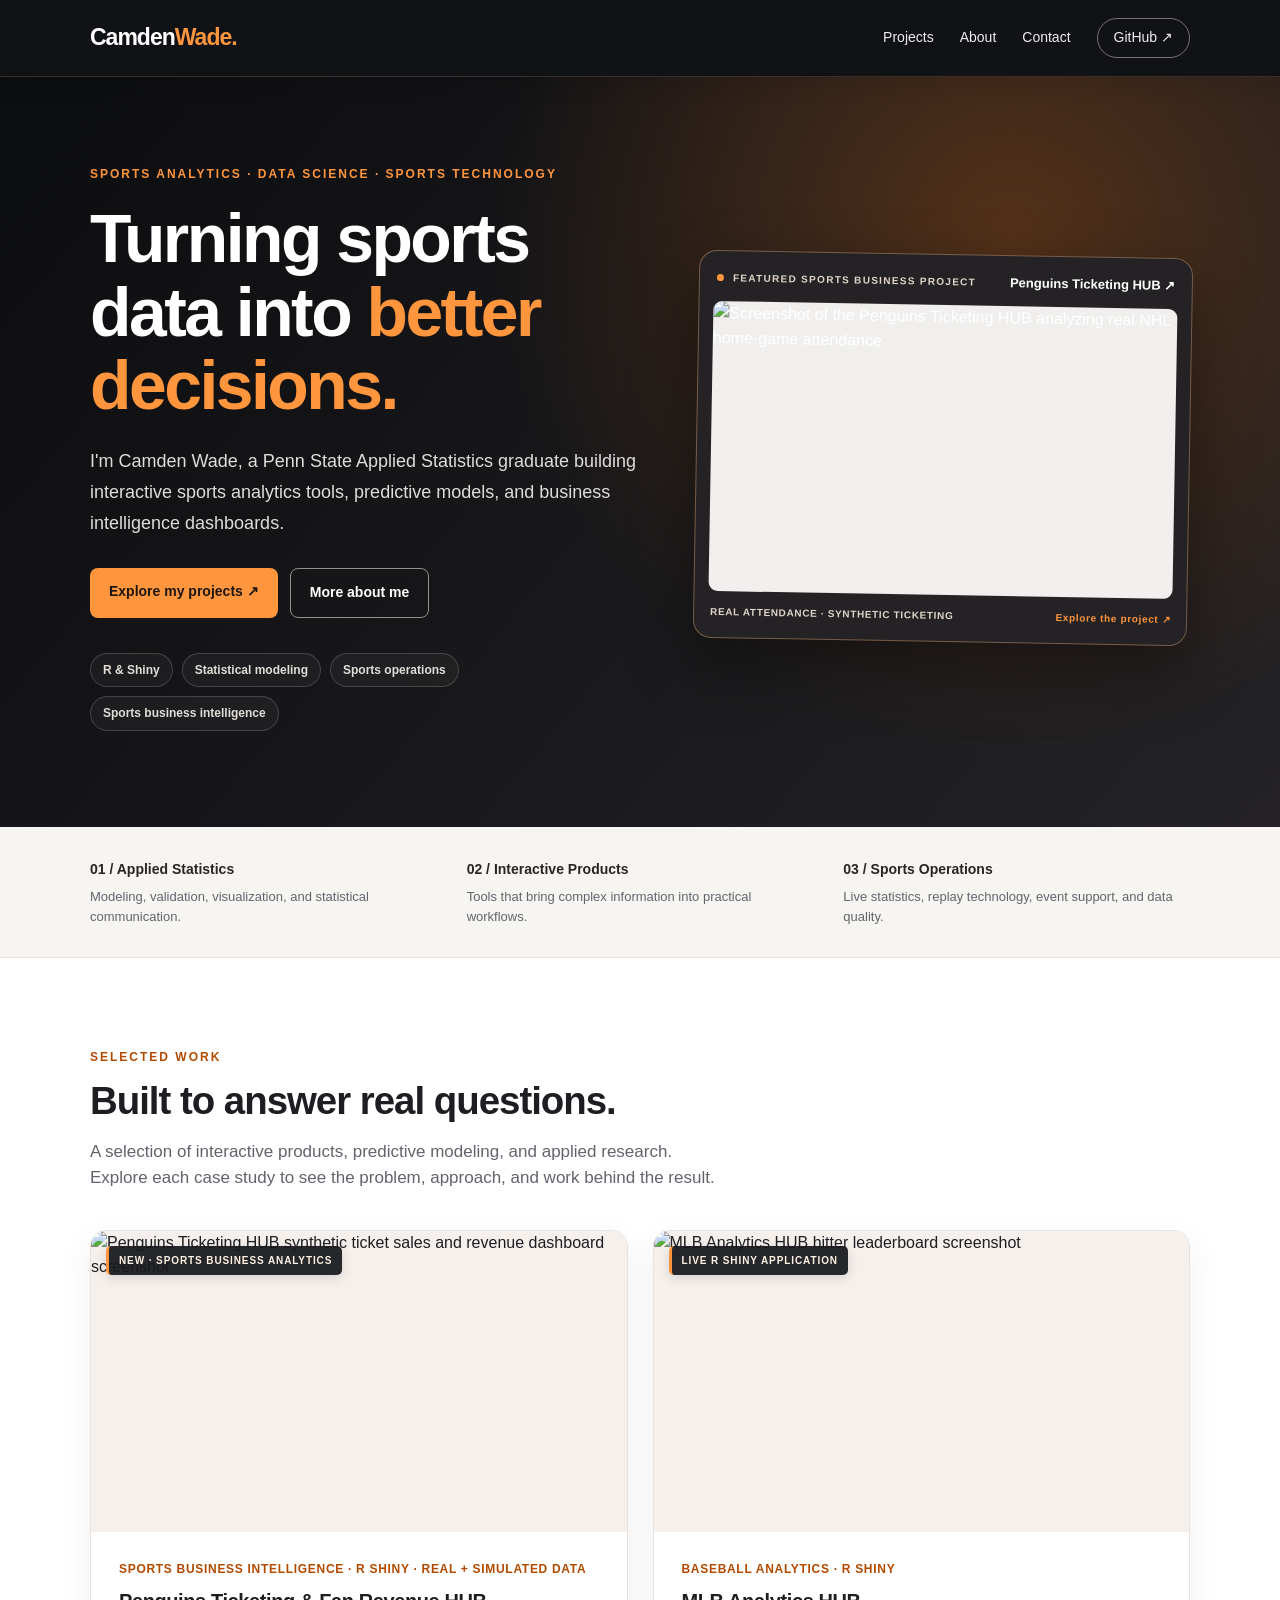
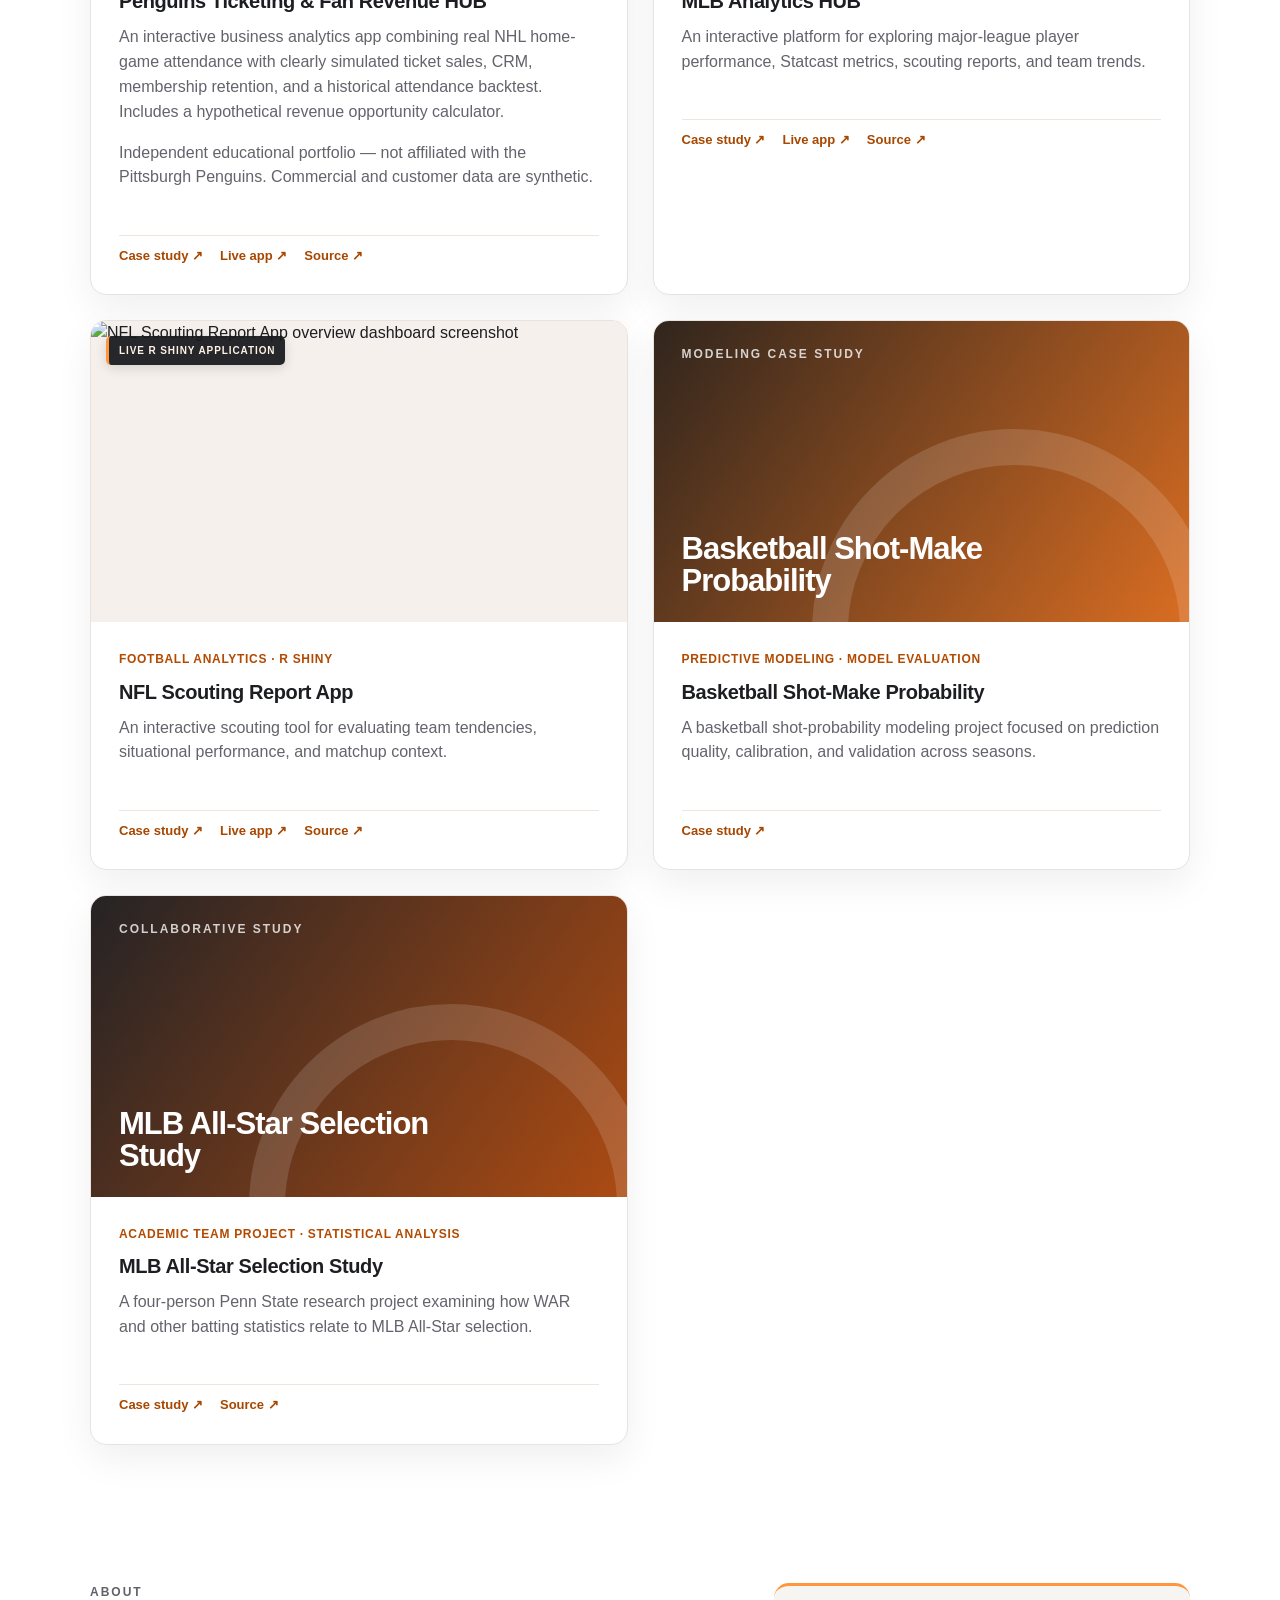
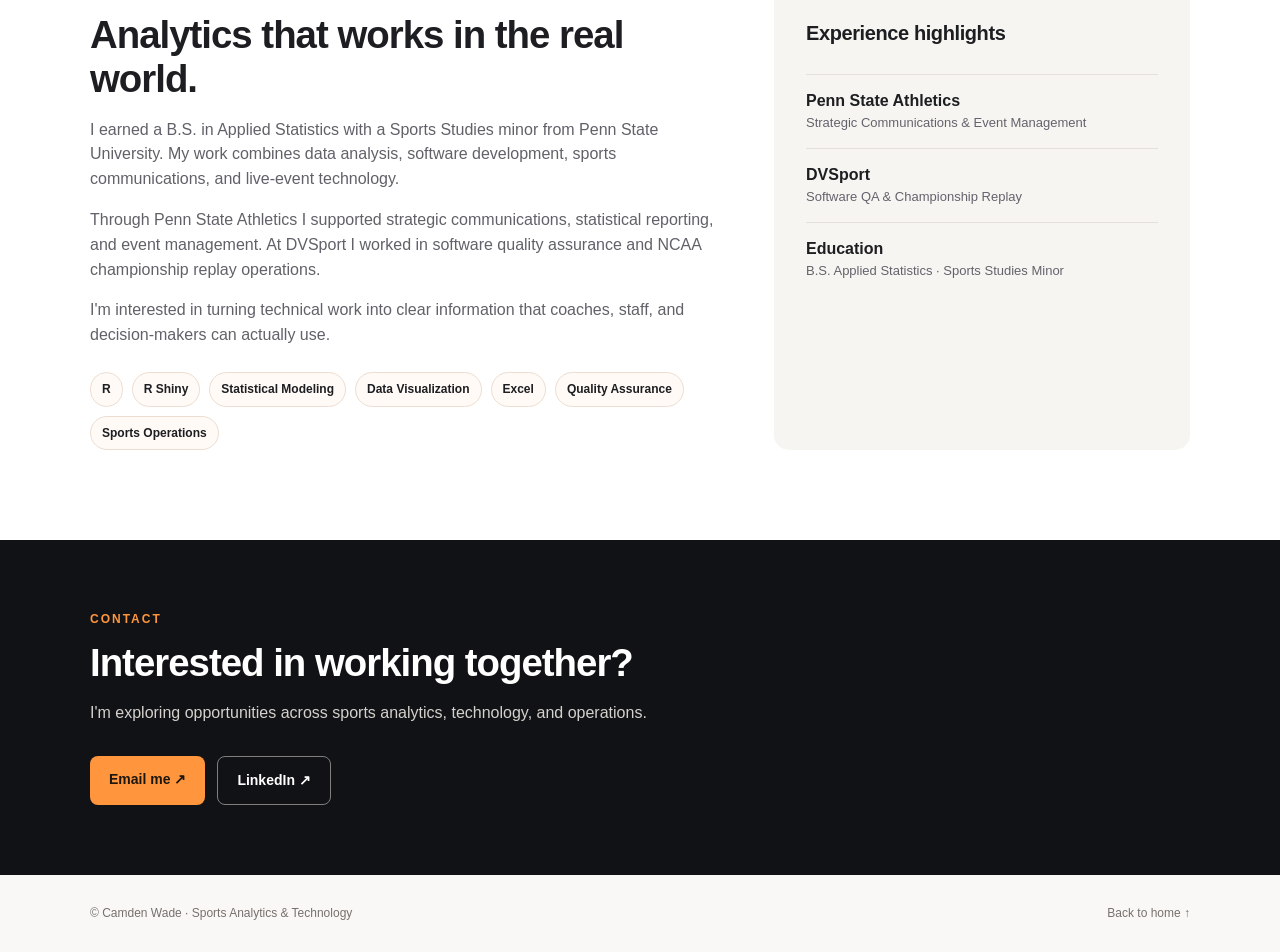
==== commit c6ac2bf0: "Feature Penguins sports business dashboard in portfolio and add matching styling" ====
--- a/index.html
+++ b/index.html
@@ -1 +1,10 @@
-<!doctype html><html lang="en"><head><meta charset="utf-8"><meta name="viewport" content="width=device-width,initial-scale=1"><meta name="description" content="Sports analytics, interactive applications, and statistical modeling portfolio by Camden Wade."><meta name="theme-color" content="#111215"><title>Sports Analytics &amp; Technology | Camden Wade</title><link rel="stylesheet" href="assets/style.css"></head><body><header class="site-header"><div class="wrap nav"><a class="brand" href="index.html">Camden<span>Wade.</span></a><nav aria-label="Main navigation"><a href="index.html#projects">Projects</a><a href="index.html#about">About</a><a href="index.html#contact">Contact</a><a class="nav-github" href="https://github.com/CamdenWade" target="_blank" rel="noopener noreferrer">GitHub ↗</a></nav></div></header><main><section class="hero"><div class="wrap hero-grid"><div class="hero-copy"><p class="eyebrow">SPORTS ANALYTICS · DATA SCIENCE · SPORTS TECHNOLOGY</p><h1>Turning sports data into <em>better decisions.</em></h1><p class="hero-intro">I'm Camden Wade, a Penn State Applied Statistics graduate building interactive analytics tools, predictive models, and practical scouting workflows for sports.</p><div class="actions"><a class="btn primary" href="#projects">Explore my projects ↗</a><a class="btn outlined" href="#about">More about me</a></div><div class="hero-chips" aria-label="Areas of focus"><span>R &amp; Shiny</span><span>Statistical modeling</span><span>Sports operations</span></div></div><a class="hero-preview" href="projects/mlb-analytics-hub.html" aria-label="Read the MLB Analytics HUB case study"><div class="preview-heading"><span><span class="status-dot" aria-hidden="true"></span> FEATURED APPLICATION</span><strong>MLB Analytics HUB <span aria-hidden="true">↗</span></strong></div><img src="https://raw.githubusercontent.com/CamdenWade/MLB-Analytics-HUB/main/screenshots/home.png" alt="Real screenshot of the MLB Analytics HUB home dashboard" decoding="async" fetchpriority="high"><div class="preview-caption"><span>INTERACTIVE BASEBALL ANALYTICS</span><span>Explore the project ↗</span></div></a></div></section><section class="specialties"><div class="wrap three"><div><b>01 / Applied Statistics</b><p>Modeling, validation, visualization, and statistical communication.</p></div><div><b>02 / Interactive Products</b><p>Tools that bring complex information into practical workflows.</p></div><div><b>03 / Sports Operations</b><p>Live statistics, replay technology, event support, and data quality.</p></div></div></section><section class="section" id="projects"><div class="wrap"><p class="eyebrow">SELECTED WORK</p><h2>Built to answer real questions.</h2><p class="section-lead">A selection of interactive products, predictive modeling, and applied research. Explore each case study to see the problem, approach, and work behind the result.</p><div class="projects"><article class="project-card"><a class="project-art project-image" href="projects/mlb-analytics-hub.html" aria-label="Explore the MLB Analytics HUB project"><img src="https://raw.githubusercontent.com/CamdenWade/MLB-Analytics-HUB/main/screenshots/hitter_leaderboard.png" alt="MLB Analytics HUB hitter leaderboard screenshot" loading="lazy" decoding="async"><span class="screenshot-badge">LIVE R SHINY APPLICATION</span></a><div class="card-body"><div class="meta">Baseball analytics · R Shiny</div><h3>MLB Analytics HUB</h3><p>An interactive platform for exploring major-league player performance, Statcast metrics, scouting reports, and team trends.</p><div class="card-links"><a href="projects/mlb-analytics-hub.html">Case study ↗</a><a href="https://camden-wade.shinyapps.io/MLB-Analytics-HUB/" target="_blank" rel="noopener noreferrer">Live app ↗</a><a href="https://github.com/CamdenWade/MLB-Analytics-HUB" target="_blank" rel="noopener noreferrer">Source ↗</a></div></div></article><article class="project-card"><a class="project-art project-image" href="projects/nfl-scouting-report.html" aria-label="Explore the NFL Scouting Report App project"><img src="https://raw.githubusercontent.com/CamdenWade/NFL-Scouting-Report-App/master/assets/screenshots/overview.png" alt="NFL Scouting Report App overview dashboard screenshot" loading="lazy" decoding="async"><span class="screenshot-badge">LIVE R SHINY APPLICATION</span></a><div class="card-body"><div class="meta">Football analytics · R Shiny</div><h3>NFL Scouting Report App</h3><p>An interactive scouting tool for evaluating team tendencies, situational performance, and matchup context.</p><div class="card-links"><a href="projects/nfl-scouting-report.html">Case study ↗</a><a href="https://camden-wade.shinyapps.io/NFL-Scouting-Report-App/" target="_blank" rel="noopener noreferrer">Live app ↗</a><a href="https://github.com/CamdenWade/NFL-Scouting-Report-App" target="_blank" rel="noopener noreferrer">Source ↗</a></div></div></article><article class="project-card"><div class="project-art gold"><span class="eyebrow small">MODELING CASE STUDY</span><strong>Basketball Shot-Make Probability</strong></div><div class="card-body"><div class="meta">Predictive modeling · Model evaluation</div><h3>Basketball Shot-Make Probability</h3><p>A basketball shot-probability modeling project focused on prediction quality, calibration, and validation across seasons.</p><div class="card-links"><a href="projects/shot-probability.html">Case study ↗</a></div></div></article><article class="project-card"><div class="project-art green"><span class="eyebrow small">COLLABORATIVE STUDY</span><strong>MLB All-Star Selection Study</strong></div><div class="card-body"><div class="meta">Academic team project · Statistical analysis</div><h3>MLB All-Star Selection Study</h3><p>A four-person Penn State research project examining how WAR and other batting statistics relate to MLB All-Star selection.</p><div class="card-links"><a href="projects/mlb-all-star-study.html">Case study ↗</a><a href="https://github.com/CamdenWade/School-Projects" target="_blank" rel="noopener noreferrer">Source ↗</a></div></div></article></div></div></section><section class="section about" id="about"><div class="wrap about-grid"><div><p class="eyebrow">ABOUT</p><h2>Analytics that works in the real world.</h2><p>I earned a B.S. in Applied Statistics with a Sports Studies minor from Penn State University. My work combines data analysis, software development, sports communications, and live-event technology.</p><p>Through Penn State Athletics I supported strategic communications, statistical reporting, and event management. At DVSport I worked in software quality assurance and NCAA championship replay operations.</p><p>I'm interested in turning technical work into clear information that coaches, staff, and decision-makers can actually use.</p><div class="tags"><span>R</span><span>R Shiny</span><span>Statistical Modeling</span><span>Data Visualization</span><span>Excel</span><span>Quality Assurance</span><span>Sports Operations</span></div></div><aside class="experience"><h3>Experience highlights</h3><div><strong>Penn State Athletics</strong><span>Strategic Communications & Event Management</span></div><div><strong>DVSport</strong><span>Software QA & Championship Replay</span></div><div><strong>Education</strong><span>B.S. Applied Statistics · Sports Studies Minor</span></div></aside></div></section><section class="contact" id="contact"><div class="wrap"><p class="eyebrow">CONTACT</p><h2>Interested in working together?</h2><p>I'm exploring opportunities across sports analytics, technology, and operations.</p><div class="actions"><a class="btn primary" href="mailto:camdenwade44@gmail.com">Email me ↗</a><a class="btn outlined" href="https://www.linkedin.com/in/camdenwade" target="_blank" rel="noopener noreferrer">LinkedIn ↗</a></div></div></section></main><footer><div class="wrap foot-inner"><span>© Camden Wade · Sports Analytics & Technology</span><a href="index.html">Back to home ↑</a></div></footer></body></html>+<!doctype html><html lang="en"><head><meta charset="utf-8"><meta name="viewport" content="width=device-width,initial-scale=1"><meta name="description" content="Sports analytics portfolio by Camden Wade: sports business intelligence, ticketing analytics, R Shiny applications, statistical modeling, and scouting."><meta name="theme-color" content="#111215"><title>Sports Analytics &amp; Technology | Camden Wade</title><link rel="stylesheet" href="assets/style.css?v=penguins-case-study-20261114"></head><body><header class="site-header"><div class="wrap nav"><a class="brand" href="index.html">Camden<span>Wade.</span></a><nav aria-label="Main navigation"><a href="index.html#projects">Projects</a><a href="index.html#about">About</a><a href="index.html#contact">Contact</a><a class="nav-github" href="https://github.com/CamdenWade" target="_blank" rel="noopener noreferrer">GitHub ↗</a></nav></div></header><main><section class="hero"><div class="wrap hero-grid"><div class="hero-copy"><p class="eyebrow">SPORTS ANALYTICS · DATA SCIENCE · SPORTS TECHNOLOGY</p><h1>Turning sports data into <em>better decisions.</em></h1><p class="hero-intro">I'm Camden Wade, a Penn State Applied Statistics graduate building interactive sports analytics tools, predictive models, and business intelligence dashboards.</p><div class="actions"><a class="btn primary" href="#projects">Explore my projects ↗</a><a class="btn outlined" href="#about">More about me</a></div><div class="hero-chips" aria-label="Areas of focus"><span>R &amp; Shiny</span><span>Statistical modeling</span><span>Sports operations</span><span>Sports business intelligence</span></div></div><a class="hero-preview" href="projects/penguins-ticketing-hub.html" aria-label="Read the Pittsburgh Penguins ticketing and fan revenue analytics case study"><div class="preview-heading"><span><span class="status-dot" aria-hidden="true"></span> FEATURED SPORTS BUSINESS PROJECT</span><strong>Penguins Ticketing HUB <span aria-hidden="true">↗</span></strong></div><img src="https://raw.githubusercontent.com/CamdenWade/Penguins-Ticketing-HUB/main/docs/screenshots/attendance-dashboard.png" alt="Screenshot of the Penguins Ticketing HUB analyzing real NHL home-game attendance" decoding="async" fetchpriority="high"><div class="preview-caption"><span>REAL ATTENDANCE · SYNTHETIC TICKETING</span><span>Explore the project ↗</span></div></a></div></section><section class="specialties"><div class="wrap three"><div><b>01 / Applied Statistics</b><p>Modeling, validation, visualization, and statistical communication.</p></div><div><b>02 / Interactive Products</b><p>Tools that bring complex information into practical workflows.</p></div><div><b>03 / Sports Operations</b><p>Live statistics, replay technology, event support, and data quality.</p></div></div></section><section class="section" id="projects"><div class="wrap"><p class="eyebrow">SELECTED WORK</p><h2>Built to answer real questions.</h2><p class="section-lead">A selection of interactive products, predictive modeling, and applied research. Explore each case study to see the problem, approach, and work behind the result.</p><div class="projects"><article class="project-card project-featured">
+  <a class="project-art project-image" href="projects/penguins-ticketing-hub.html" aria-label="Explore the Pittsburgh Penguins Ticketing and Fan Revenue Analytics HUB case study"><img src="https://raw.githubusercontent.com/CamdenWade/Penguins-Ticketing-HUB/main/docs/screenshots/revenue-dashboard.png" alt="Penguins Ticketing HUB synthetic ticket sales and revenue dashboard screenshot" loading="lazy" decoding="async"><span class="screenshot-badge">NEW · SPORTS BUSINESS ANALYTICS</span></a>
+  <div class="card-body">
+    <div class="meta">Sports business intelligence · R Shiny · Real + simulated data</div>
+    <h3>Penguins Ticketing &amp; Fan Revenue HUB</h3>
+    <p>An interactive business analytics app combining real NHL home-game attendance with clearly simulated ticket sales, CRM, membership retention, and a historical attendance backtest. Includes a hypothetical revenue opportunity calculator.</p>
+    <p class="featured-disclosure">Independent educational portfolio — not affiliated with the Pittsburgh Penguins. Commercial and customer data are synthetic.</p>
+    <div class="card-links"><a href="projects/penguins-ticketing-hub.html">Case study ↗</a><a href="https://camden-wade.shinyapps.io/penguins-ticketing-hub/" target="_blank" rel="noopener noreferrer">Live app ↗</a><a href="https://github.com/CamdenWade/Penguins-Ticketing-HUB" target="_blank" rel="noopener noreferrer">Source ↗</a></div>
+  </div>
+</article><article class="project-card"><a class="project-art project-image" href="projects/mlb-analytics-hub.html" aria-label="Explore the MLB Analytics HUB project"><img src="https://raw.githubusercontent.com/CamdenWade/MLB-Analytics-HUB/main/screenshots/hitter_leaderboard.png" alt="MLB Analytics HUB hitter leaderboard screenshot" loading="lazy" decoding="async"><span class="screenshot-badge">LIVE R SHINY APPLICATION</span></a><div class="card-body"><div class="meta">Baseball analytics · R Shiny</div><h3>MLB Analytics HUB</h3><p>An interactive platform for exploring major-league player performance, Statcast metrics, scouting reports, and team trends.</p><div class="card-links"><a href="projects/mlb-analytics-hub.html">Case study ↗</a><a href="https://camden-wade.shinyapps.io/MLB-Analytics-HUB/" target="_blank" rel="noopener noreferrer">Live app ↗</a><a href="https://github.com/CamdenWade/MLB-Analytics-HUB" target="_blank" rel="noopener noreferrer">Source ↗</a></div></div></article><article class="project-card"><a class="project-art project-image" href="projects/nfl-scouting-report.html" aria-label="Explore the NFL Scouting Report App project"><img src="https://raw.githubusercontent.com/CamdenWade/NFL-Scouting-Report-App/master/assets/screenshots/overview.png" alt="NFL Scouting Report App overview dashboard screenshot" loading="lazy" decoding="async"><span class="screenshot-badge">LIVE R SHINY APPLICATION</span></a><div class="card-body"><div class="meta">Football analytics · R Shiny</div><h3>NFL Scouting Report App</h3><p>An interactive scouting tool for evaluating team tendencies, situational performance, and matchup context.</p><div class="card-links"><a href="projects/nfl-scouting-report.html">Case study ↗</a><a href="https://camden-wade.shinyapps.io/NFL-Scouting-Report-App/" target="_blank" rel="noopener noreferrer">Live app ↗</a><a href="https://github.com/CamdenWade/NFL-Scouting-Report-App" target="_blank" rel="noopener noreferrer">Source ↗</a></div></div></article><article class="project-card"><div class="project-art gold"><span class="eyebrow small">MODELING CASE STUDY</span><strong>Basketball Shot-Make Probability</strong></div><div class="card-body"><div class="meta">Predictive modeling · Model evaluation</div><h3>Basketball Shot-Make Probability</h3><p>A basketball shot-probability modeling project focused on prediction quality, calibration, and validation across seasons.</p><div class="card-links"><a href="projects/shot-probability.html">Case study ↗</a></div></div></article><article class="project-card"><div class="project-art green"><span class="eyebrow small">COLLABORATIVE STUDY</span><strong>MLB All-Star Selection Study</strong></div><div class="card-body"><div class="meta">Academic team project · Statistical analysis</div><h3>MLB All-Star Selection Study</h3><p>A four-person Penn State research project examining how WAR and other batting statistics relate to MLB All-Star selection.</p><div class="card-links"><a href="projects/mlb-all-star-study.html">Case study ↗</a><a href="https://github.com/CamdenWade/School-Projects" target="_blank" rel="noopener noreferrer">Source ↗</a></div></div></article></div></div></section><section class="section about" id="about"><div class="wrap about-grid"><div><p class="eyebrow">ABOUT</p><h2>Analytics that works in the real world.</h2><p>I earned a B.S. in Applied Statistics with a Sports Studies minor from Penn State University. My work combines data analysis, software development, sports communications, and live-event technology.</p><p>Through Penn State Athletics I supported strategic communications, statistical reporting, and event management. At DVSport I worked in software quality assurance and NCAA championship replay operations.</p><p>I'm interested in turning technical work into clear information that coaches, staff, and decision-makers can actually use.</p><div class="tags"><span>R</span><span>R Shiny</span><span>Statistical Modeling</span><span>Data Visualization</span><span>Excel</span><span>Quality Assurance</span><span>Sports Operations</span></div></div><aside class="experience"><h3>Experience highlights</h3><div><strong>Penn State Athletics</strong><span>Strategic Communications & Event Management</span></div><div><strong>DVSport</strong><span>Software QA & Championship Replay</span></div><div><strong>Education</strong><span>B.S. Applied Statistics · Sports Studies Minor</span></div></aside></div></section><section class="contact" id="contact"><div class="wrap"><p class="eyebrow">CONTACT</p><h2>Interested in working together?</h2><p>I'm exploring opportunities across sports analytics, technology, and operations.</p><div class="actions"><a class="btn primary" href="mailto:camdenwade44@gmail.com">Email me ↗</a><a class="btn outlined" href="https://www.linkedin.com/in/camdenwade" target="_blank" rel="noopener noreferrer">LinkedIn ↗</a></div></div></section></main><footer><div class="wrap foot-inner"><span>© Camden Wade · Sports Analytics & Technology</span><a href="index.html">Back to home ↑</a></div></footer></body></html>
--- a/assets/style.css
+++ b/assets/style.css
@@ -96,3 +96,188 @@
 .case-gallery a:focus-visible, .project-image:focus-visible { outline: 3px solid #d66a17; outline-offset: 3px; }
 .screenshot-badge { border-left: 3px solid var(--orange); }
 .note { border-left-color: var(--orange); }
+
+
+/* Phase 2: MLB Analytics HUB case-study presentation */
+.study-hero { color: #fff; background: radial-gradient(circle at 82% 20%, #50301c 0%,transparent 45%),linear-gradient(130deg,#111215,#262326); padding: 64px 0 78px; }
+.study-hero-grid { display:grid; grid-template-columns: minmax(0,1.02fr) minmax(0,.98fr); gap: 55px; align-items:center; }
+.study-hero .back { display:inline-block; color:#e2c7ad; margin-bottom:31px; }
+.study-hero-eyebrow { color:#ffae66; font-size:11px; letter-spacing:1.8px; font-weight:800; margin-bottom:18px; }
+.study-hero-eyebrow span { color:#b79076; padding:0 8px; }
+.study-hero h1 { font-size:clamp(44px,5.3vw,72px); letter-spacing:-2.7px; margin:0 0 20px; line-height:1.02; }
+.study-hero h1 span { color:#ff963d; }
+.study-deck { color:#ded9d5; font-size:18px; line-height:1.72; max-width:610px; }
+.study-hero .actions { margin-top:28px; }
+.study-hero-tags { display:flex; flex-wrap:wrap; gap:8px; margin-top:27px; }
+.study-hero-tags span { border:1px solid #776357; background:#ffffff0c; border-radius:40px; padding:7px 11px; color:#e0d8d1; font-size:11px; font-weight:750; }
+.study-cover { min-width:0; margin:0; background:#1d1e22; border:1px solid #6c5748; border-radius:18px; padding:13px; box-shadow:0 22px 60px #0007; }
+.study-cover>a { display:block; overflow:hidden; border-radius:9px; background:#f4f2ee; }
+.study-cover img { display:block; width:100%; aspect-ratio:16/10; object-fit:contain; object-position:top center; transition:transform .2s ease; }
+.study-cover>a:hover img { transform:scale(1.025); }
+.study-cover figcaption { display:flex; gap:8px; align-items:center; padding:14px 5px 3px; color:#f0e7df; font-weight:750; font-size:10px; letter-spacing:1px; }
+.study-cover figcaption span:last-child { margin-left:auto; letter-spacing:0; color:#ffb579; font-size:11px; white-space:nowrap; }
+.study-live-dot { height:8px; width:8px; border-radius:100%; background:#ff963d; flex:0 0 auto; }
+.study-contents { background:#fff; border-bottom:1px solid #e6e1dd; }
+.study-contents-inner { display:flex; align-items:center; flex-wrap:wrap; column-gap:24px; row-gap:4px; padding-top:15px; padding-bottom:15px; }
+.study-contents-label { color:#807970; font-size:10px; font-weight:850; letter-spacing:1.4px; margin-right:8px; }
+.study-contents a { color:#38343a; font-size:12px; font-weight:750; padding:7px 0; }
+.study-contents a:hover { color:#a74700; text-decoration:none; }
+.study-section { padding:76px 0; }
+.study-section-soft { background:#f7f5f2; border-top:1px solid #ece7e2; border-bottom:1px solid #ece7e2; }
+.study-heading { max-width:830px; margin-bottom:34px; }
+.study-heading h2 { font-size:clamp(30px,3.5vw,44px); line-height:1.13; letter-spacing:-1.2px; margin:9px 0 15px; }
+.study-heading p:last-child { font-size:16px; line-height:1.75; color:#635f5b; max-width:770px; }
+.study-kicker { color:#a74700; letter-spacing:1.9px; font-size:11px; font-weight:850; text-transform:uppercase; margin:0 0 9px; }
+.study-overview-grid { display:grid; grid-template-columns:minmax(0,1.15fr) minmax(280px,.7fr); gap:58px; align-items:start; }
+.study-prose h3 { font-size:20px; margin:0 0 10px; color:#242123; }
+.study-prose h3:not(:first-child) { margin-top:29px; }
+.study-prose p { color:#5b5857; font-size:16px; line-height:1.85; margin-bottom:16px; }
+.study-fact-card { background:#1d1e22; color:#fff; border-top:4px solid #ff963d; border-radius:14px; padding:29px; box-shadow:0 18px 46px #13110f18; }
+.study-fact-card h3 { font-size:20px; margin-bottom:19px; }
+.study-fact-card dl { margin:0; }
+.study-fact-card dl div { border-top:1px solid #ffffff23; padding:12px 0; }
+.study-fact-card dt { color:#ffb16f; text-transform:uppercase; font-size:10px; font-weight:850; letter-spacing:1.1px; }
+.study-fact-card dd { margin:5px 0 0; color:#efebe8; font-size:13px; line-height:1.55; }
+.study-pipeline { margin:0; padding:0; list-style:none; display:grid; grid-template-columns:repeat(4,minmax(0,1fr)); gap:15px; }
+.study-pipeline li { border:1px solid #e7ded6; border-radius:13px; padding:24px 21px; background:#fff; box-shadow:0 8px 24px #24170c09; }
+.study-step-num { display:inline-block; color:#ae4a07; background:#fff0e3; border-radius:7px; padding:7px 10px; font-size:11px; font-weight:850; margin-bottom:15px; }
+.study-pipeline h3 { font-size:19px; margin-bottom:9px; }
+.study-pipeline p { color:#625e59; font-size:13px; line-height:1.73; margin:0; }
+.study-pipeline code { font-size:.95em; color:#783709; }
+.study-source-note { font-size:13px; color:#645d57; margin:23px 0 0; }
+.study-source-note a { color:#a74700; font-weight:750; }
+.study-feature { display:grid; grid-template-columns:minmax(0,.78fr) minmax(0,1.22fr); gap:39px; align-items:center; padding:35px 0; border-top:1px solid #ebe5df; }
+.study-feature-reverse { grid-template-columns:minmax(0,1.22fr) minmax(0,.78fr); }
+.study-feature-reverse .study-feature-copy { order:2; }
+.study-feature-reverse .study-shot { order:1; }
+.study-feature-copy h3 { font-size:clamp(23px,2.6vw,30px); line-height:1.18; letter-spacing:-.7px; margin:0 0 15px; }
+.study-feature-copy p:not(.study-kicker) { font-size:15px; line-height:1.75; color:#595754; }
+.study-feature-copy ul { padding-left:19px; margin:15px 0 0; color:#55514f; font-size:14px; line-height:1.7; }
+.study-feature-copy li { margin:7px 0; }
+.study-feature-copy li::marker { color:#b24a00; }
+.study-shot { margin:0; min-width:0; background:#fff; border:1px solid #e4ddd7; border-radius:13px; padding:9px; box-shadow:0 12px 32px #23170e16; }
+.study-shot a { display:block; overflow:hidden; background:#f7f5f2; border-radius:6px; }
+.study-shot img { width:100%; display:block; aspect-ratio:16/9; object-fit:contain; object-position:top center; transition:transform .2s ease; }
+.study-shot a:hover img { transform:scale(1.025); }
+.study-shot figcaption { display:flex; align-items:center; justify-content:space-between; gap:12px; padding:12px 8px 5px; color:#625f5e; font-size:12px; font-weight:750; }
+.study-shot figcaption span { color:#b24a00; }
+.study-method-grid { display:grid; grid-template-columns:repeat(2,minmax(0,1fr)); gap:20px; }
+.study-method-card { border:1px solid #e7ded6; background:#fff; padding:28px; border-radius:14px; min-width:0; }
+.study-method-label { color:#a74700; font-size:10px; font-weight:850; letter-spacing:1.5px; }
+.study-method-card h3 { font-size:22px; margin:9px 0 10px; }
+.study-method-card p { color:#595754; font-size:14px; line-height:1.76; }
+.study-method-card pre { white-space:pre-wrap; overflow-wrap:anywhere; background:#202124; color:#f2f0ed; padding:16px; border-radius:8px; font-size:12px; line-height:1.7; overflow-x:auto; margin:16px 0 17px; }
+.study-method-card a { color:#a74700; font-size:13px; font-weight:800; }
+.study-caution { margin-top:22px; padding:19px 22px; border-left:4px solid #d16a1c; background:#fffaf4; font-size:14px; color:#5d4b40; line-height:1.72; }
+.study-decision-grid { display:grid; grid-template-columns:repeat(3,minmax(0,1fr)); gap:19px; }
+.study-decision-grid article { border:1px solid #eae2dc; padding:26px; border-radius:13px; background:#fff; }
+.study-decision-num { font-size:12px; color:#ad4a05; font-weight:900; letter-spacing:1.5px; }
+.study-decision-grid h3 { font-size:20px; line-height:1.28; margin:13px 0 14px; }
+.study-decision-grid p { color:#5a5756; font-size:13px; line-height:1.75; }
+.study-report-band { margin-top:28px; background:#1d1e22; color:#fff; padding:32px; border-radius:14px; display:flex; align-items:center; justify-content:space-between; gap:30px; }
+.study-report-band .study-kicker { color:#ffb06c; }
+.study-report-band h3 { font-size:23px; }
+.study-report-band p:not(.study-kicker) { font-size:14px; line-height:1.75; color:#dfd7cf; max-width:690px; }
+.study-report-band .btn { flex:0 0 auto; }
+.study-ends-grid { display:grid; grid-template-columns:repeat(2,minmax(0,1fr)); gap:22px; }
+.study-outcome,.study-limitations { padding:29px; background:#fff; border:1px solid #e8dfd7; border-radius:14px; }
+.study-outcome { border-top:4px solid #e27a2a; }
+.study-ends-grid h3,.study-next h3 { font-size:21px; margin:0 0 15px; }
+.study-ends-grid p,.study-ends-grid li,.study-next p { color:#5a5652; font-size:14px; line-height:1.8; }
+.study-limitations ul { margin:0; padding-left:18px; }
+.study-limitations li { margin-bottom:10px; }
+.study-next { margin-top:20px; padding:27px 30px; border-radius:13px; background:#fff8f2; border:1px solid #f2d9c4; }
+.study-next p { margin:0; }
+.study-cta { background:linear-gradient(120deg,#111215,#2a241f); color:#fff; padding:65px 0; }
+.study-cta-inner { display:flex; justify-content:space-between; gap:40px; align-items:center; }
+.study-cta .study-kicker { color:#ffac69; }
+.study-cta h2 { font-size:clamp(28px,3vw,38px); margin:6px 0 11px; }
+.study-cta p:not(.study-kicker) { margin:0; color:#ded6cd; }
+.study-cta .actions { margin-top:0; flex:0 0 auto; }
+@media (max-width:940px) {
+  .study-hero-grid { grid-template-columns:1fr; gap:35px; }
+  .study-cover { max-width:760px; }
+  .study-overview-grid { gap:30px; }
+  .study-feature,.study-feature-reverse { gap:25px; }
+  .study-pipeline { grid-template-columns:repeat(2,minmax(0,1fr)); }
+}
+@media (max-width:800px) {
+  .study-section { padding:59px 0; }
+  .study-overview-grid { grid-template-columns:1fr; }
+  .study-feature,.study-feature-reverse { grid-template-columns:1fr; }
+  .study-feature-reverse .study-feature-copy,.study-feature-reverse .study-shot { order:initial; }
+  .study-method-grid,.study-ends-grid { grid-template-columns:1fr; }
+  .study-decision-grid { grid-template-columns:1fr; }
+  .study-cta-inner,.study-report-band { flex-direction:column; align-items:flex-start; }
+  .study-cta .actions { flex:initial; margin-top:10px; }
+}
+@media (max-width:540px) {
+  .study-hero { padding:44px 0 60px; }
+  .study-hero h1 { font-size:clamp(43px,12vw,58px); letter-spacing:-1.7px; }
+  .study-hero .back { margin-bottom:24px; }
+  .study-deck { font-size:16px; }
+  .study-pipeline { grid-template-columns:1fr; }
+  .study-contents-inner { gap:6px 15px; }
+  .study-contents-label { display:block; flex-basis:100%; margin:0; }
+  .study-cover figcaption { flex-wrap:wrap; }
+  .study-cover figcaption span:last-child { margin-left:0; }
+  .study-report-band,.study-outcome,.study-limitations,.study-method-card { padding:22px; }
+  .study-feature { padding:28px 0; }
+}
+@media (prefers-reduced-motion:reduce) {
+  .study-cover img,.study-shot img { transition:none; }
+}
+
+
+/* Basketball Shot-Make Probability case study: illustrative, data-free visuals */
+.shot-study-hero { background: radial-gradient(circle at 80% 20%,#5a3520 0%,transparent 44%),linear-gradient(135deg,#101114 0%,#272126 100%); }
+.shot-cover { min-width:0; margin:0; background:#202124; color:#f7f2ed; border:1px solid #765b47; border-radius:18px; padding:14px; box-shadow:0 22px 55px #0807066e; }
+.shot-cover-head { display:flex; justify-content:space-between; align-items:center; gap:12px; padding:6px 5px 16px; font-size:10px; font-weight:850; letter-spacing:1.1px; color:#e3d4c4; }
+.shot-cover-head span:last-child { color:#ffb882; white-space:nowrap; }
+.shot-cover-dot { display:inline-block; width:8px; height:8px; border-radius:50%; background:#ff963d; margin-right:6px; }
+.shot-court-svg { display:block; width:100%; height:auto; border-radius:10px; border:1px solid #51453c; }
+.shot-cover-metrics { display:grid; grid-template-columns:repeat(3,minmax(0,1fr)); gap:10px; margin:14px 0 7px; }
+.shot-cover-metrics span { font-size:10px; color:#d5c8bc; line-height:1.45; }
+.shot-cover-metrics strong { display:block; font-size:9px; letter-spacing:.7px; color:#ffb37b; }
+.shot-cover figcaption { color:#aaa09a; font-size:11px; line-height:1.5; padding:8px 3px 0; }
+.shot-protocol { display:grid; grid-template-columns:1fr auto 1fr; align-items:center; gap:24px; margin-top:28px; background:#1f2023; color:#fff; border-radius:14px; padding:26px; }
+.shot-protocol-index { font-size:10px; color:#ffae73; letter-spacing:1.4px; font-weight:850; }
+.shot-protocol h3 { font-size:20px; margin:9px 0 11px; }
+.shot-protocol p { font-size:13px; color:#d8d3cf; line-height:1.75; margin:0; }
+.shot-protocol-separator { font-size:34px; color:#ff963d; font-weight:850; }
+.shot-feature-grid { display:grid; grid-template-columns:repeat(2,minmax(0,1fr)); gap:20px; }
+.shot-feature-card { background:#fff; border:1px solid #e9e1da; border-radius:14px; padding:28px; min-width:0; }
+.shot-feature-card h3 { font-size:22px; margin:10px 0 12px; }
+.shot-feature-card p { font-size:14px; color:#5c5752; line-height:1.75; }
+.shot-feature-symbol { display:flex; width:42px; height:42px; border-radius:10px; color:#b24a00; background:#fff0e3; align-items:center; justify-content:center; font-size:28px; font-weight:850; }
+.shot-feature-tags { display:flex; flex-wrap:wrap; gap:7px; margin-top:17px; }
+.shot-feature-tags span { padding:5px 9px; font-size:11px; font-weight:750; color:#8f3d09; border:1px solid #f2d8c4; background:#fff8f1; border-radius:30px; }
+.shot-feature-grid+.study-caution { margin-top:24px; }
+.shot-model-ladder { display:grid; grid-template-columns:repeat(4,minmax(0,1fr)); gap:13px; margin:0 0 27px; }
+.shot-model-ladder article { position:relative; border:1px solid #e5dcd4; padding:22px 20px; border-radius:12px; background:white; min-width:0; }
+.shot-model-ladder article::before { content:""; display:block; height:4px; width:45px; border-radius:30px; background:#e5d0bf; margin-bottom:15px; }
+.shot-model-ladder article>span { display:block; color:#a74700; font-size:10px; letter-spacing:1.1px; font-weight:850; margin-bottom:10px; }
+.shot-model-ladder h3 { font-size:19px; line-height:1.25; margin:0 0 11px; }
+.shot-model-ladder p { font-size:13px; line-height:1.65; color:#625e59; margin:0; }
+.shot-model-ladder .shot-model-selected { background:#1d1e22; color:#fff; border-color:#aa5625; box-shadow:0 10px 24px #27150729; }
+.shot-model-ladder .shot-model-selected::before { background:#ff963d; }
+.shot-model-selected>span { color:#ffb075!important; }
+.shot-model-selected p { color:#d9d2cd; }
+.shot-model-selected strong { display:inline-block; margin-top:16px; font-size:10px; border:1px solid #ffb785; border-radius:5px; color:#ffb785; padding:5px 8px; text-transform:uppercase; letter-spacing:.6px; }
+.shot-formula { font-size:clamp(16px,2.2vw,24px); letter-spacing:.1px; border-radius:10px; background:#222326; color:#fff1e2; padding:24px 15px; text-align:center; margin:15px 0 12px; overflow-wrap:anywhere; font-family:Georgia,serif; }
+.shot-mini-note { font-size:11px!important; color:#827870!important; line-height:1.5!important; }
+.shot-calibration-schematic { position:relative; height:172px; background:linear-gradient(to right,transparent calc(25% - 1px),#e9e2dc 25%,transparent calc(25% + 1px)),linear-gradient(to top,transparent calc(25% - 1px),#e9e2dc 25%,transparent calc(25% + 1px)),#fffaf5; border-left:2px solid #806b5d; border-bottom:2px solid #806b5d; overflow:hidden; margin:14px 0 11px; }
+.shot-calibration-diagonal { position:absolute; inset:0; background:linear-gradient(135deg,transparent 49.4%,#ba6325 49.5%,#ba6325 50.5%,transparent 50.6%); transform:scaleY(-1); }
+.shot-calibration-y,.shot-calibration-x { position:absolute; padding:4px 5px; background:#fffaf5db; color:#4d4742; font-size:10px; font-weight:700; }
+.shot-calibration-y { top:3px; left:5px; }
+.shot-calibration-x { bottom:3px; right:5px; }
+.shot-calibration-text { position:absolute; left:50%; top:50%; transform:translate(-50%,-50%); background:#fff8f0; color:#8d450d; font-size:10px; padding:5px 7px; border:1px solid #efd1b8; border-radius:5px; white-space:nowrap; }
+.shot-disclosure { display:flex; align-items:flex-start; gap:16px; border:1px solid #f0d7c5; background:#fffaf4; margin-top:24px; padding:22px 25px; border-radius:12px; }
+.shot-disclosure-icon { display:flex; align-items:center; justify-content:center; flex:0 0 28px; height:28px; color:#fff; background:#a74700; border-radius:100%; font-size:17px; font-weight:850; font-family:Georgia,serif; }
+.shot-disclosure strong { display:block; color:#39291d; margin-bottom:6px; }
+.shot-disclosure p { font-size:13px; line-height:1.75; color:#625850; margin:0; }
+@media(max-width:940px){.shot-model-ladder{grid-template-columns:repeat(2,minmax(0,1fr));}}
+@media(max-width:800px){.shot-protocol{grid-template-columns:1fr;gap:14px;}.shot-protocol-separator{font-size:24px;}.shot-feature-grid{grid-template-columns:1fr;}}
+@media(max-width:540px){.shot-cover-head{flex-wrap:wrap;}.shot-cover-metrics{grid-template-columns:1fr;}.shot-model-ladder{grid-template-columns:1fr;}.shot-feature-card{padding:22px;}.shot-disclosure{padding:18px;}.shot-calibration-text{font-size:9px;}}
+
+.shot-evaluation-grid .study-method-card { min-width:0; }
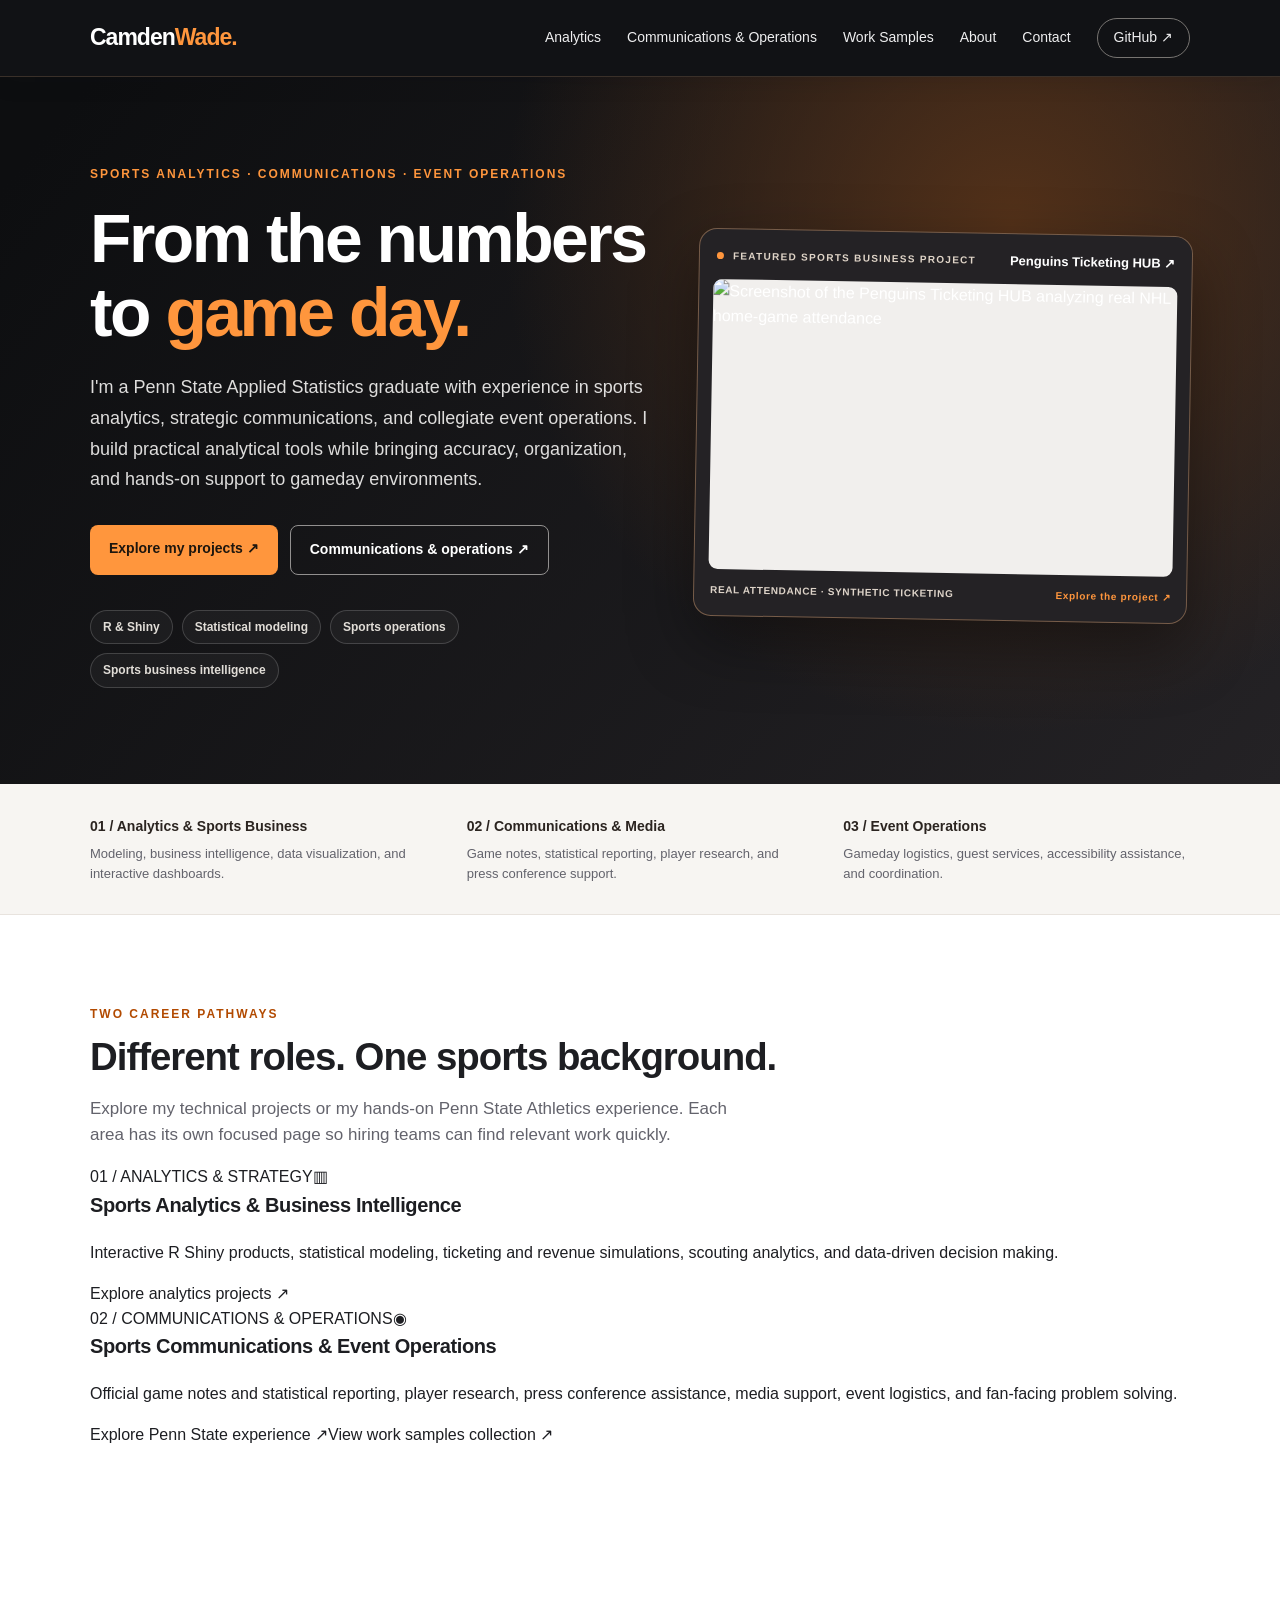
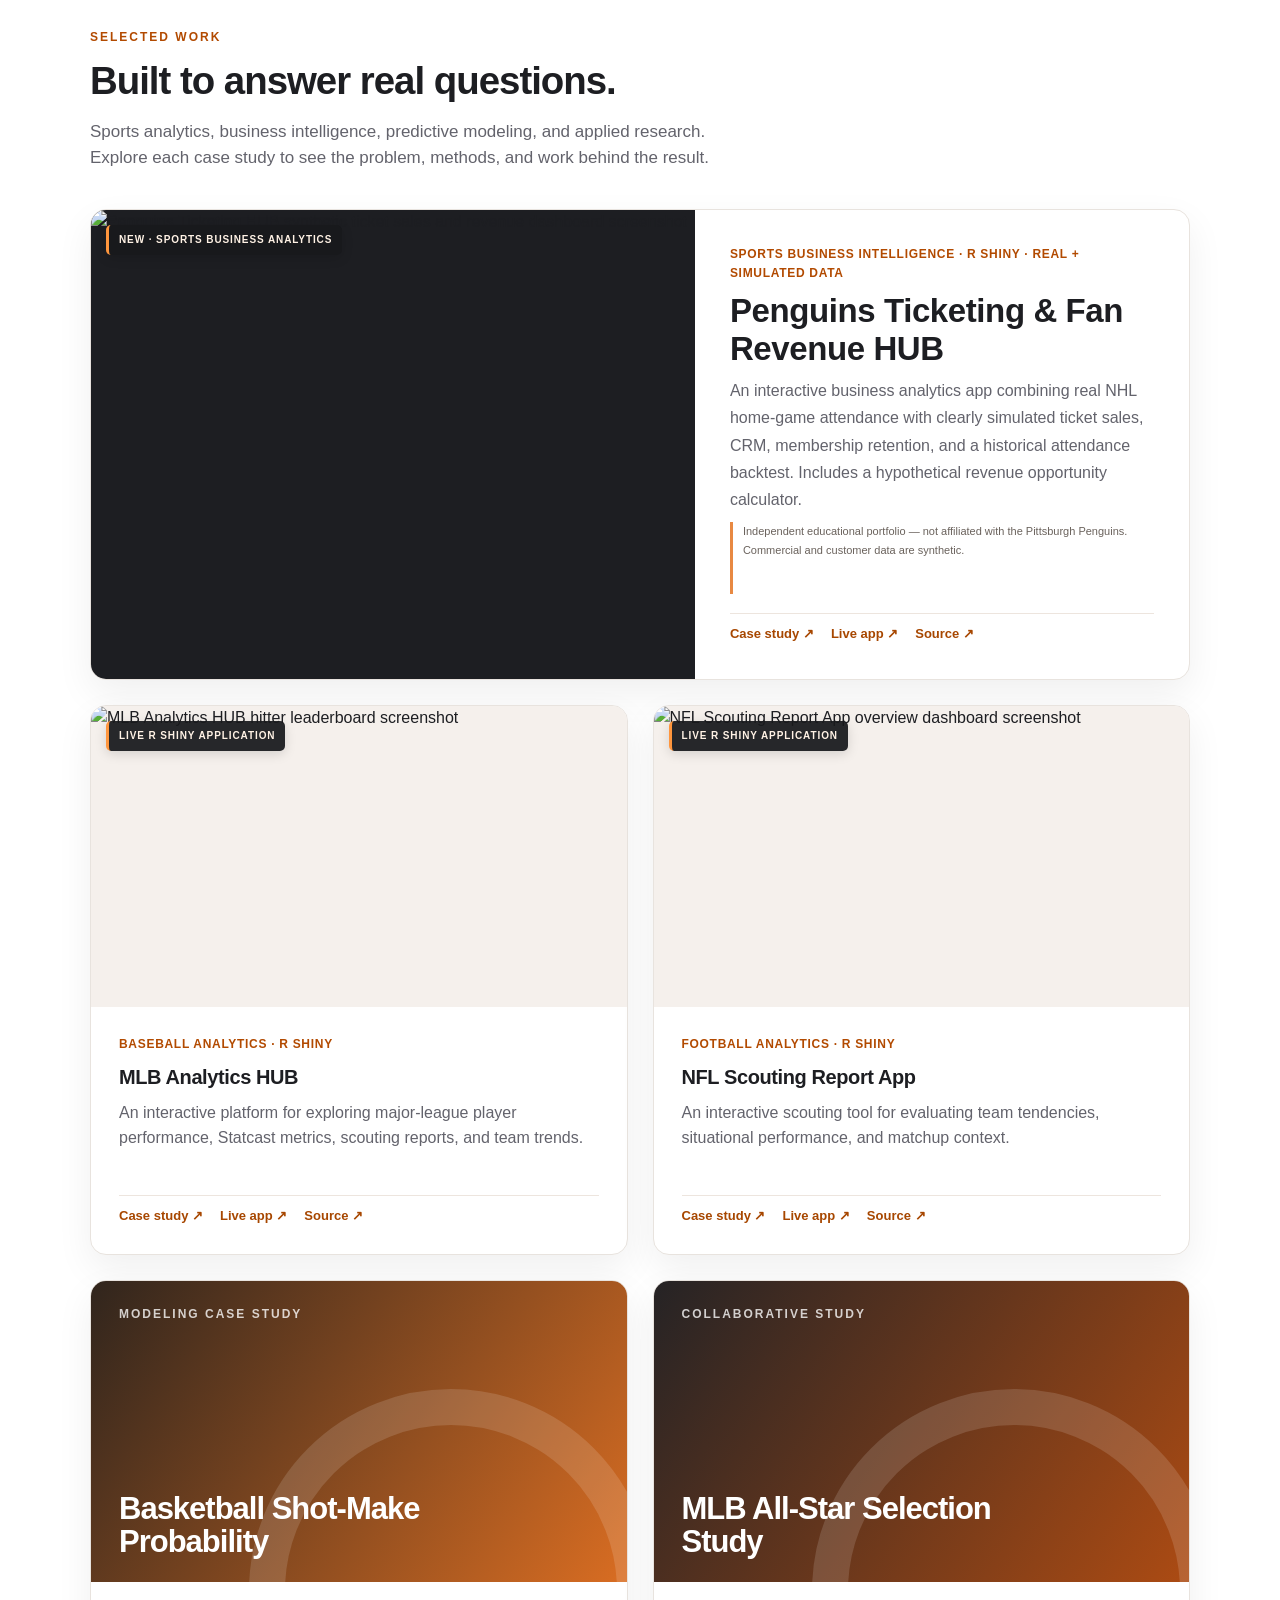
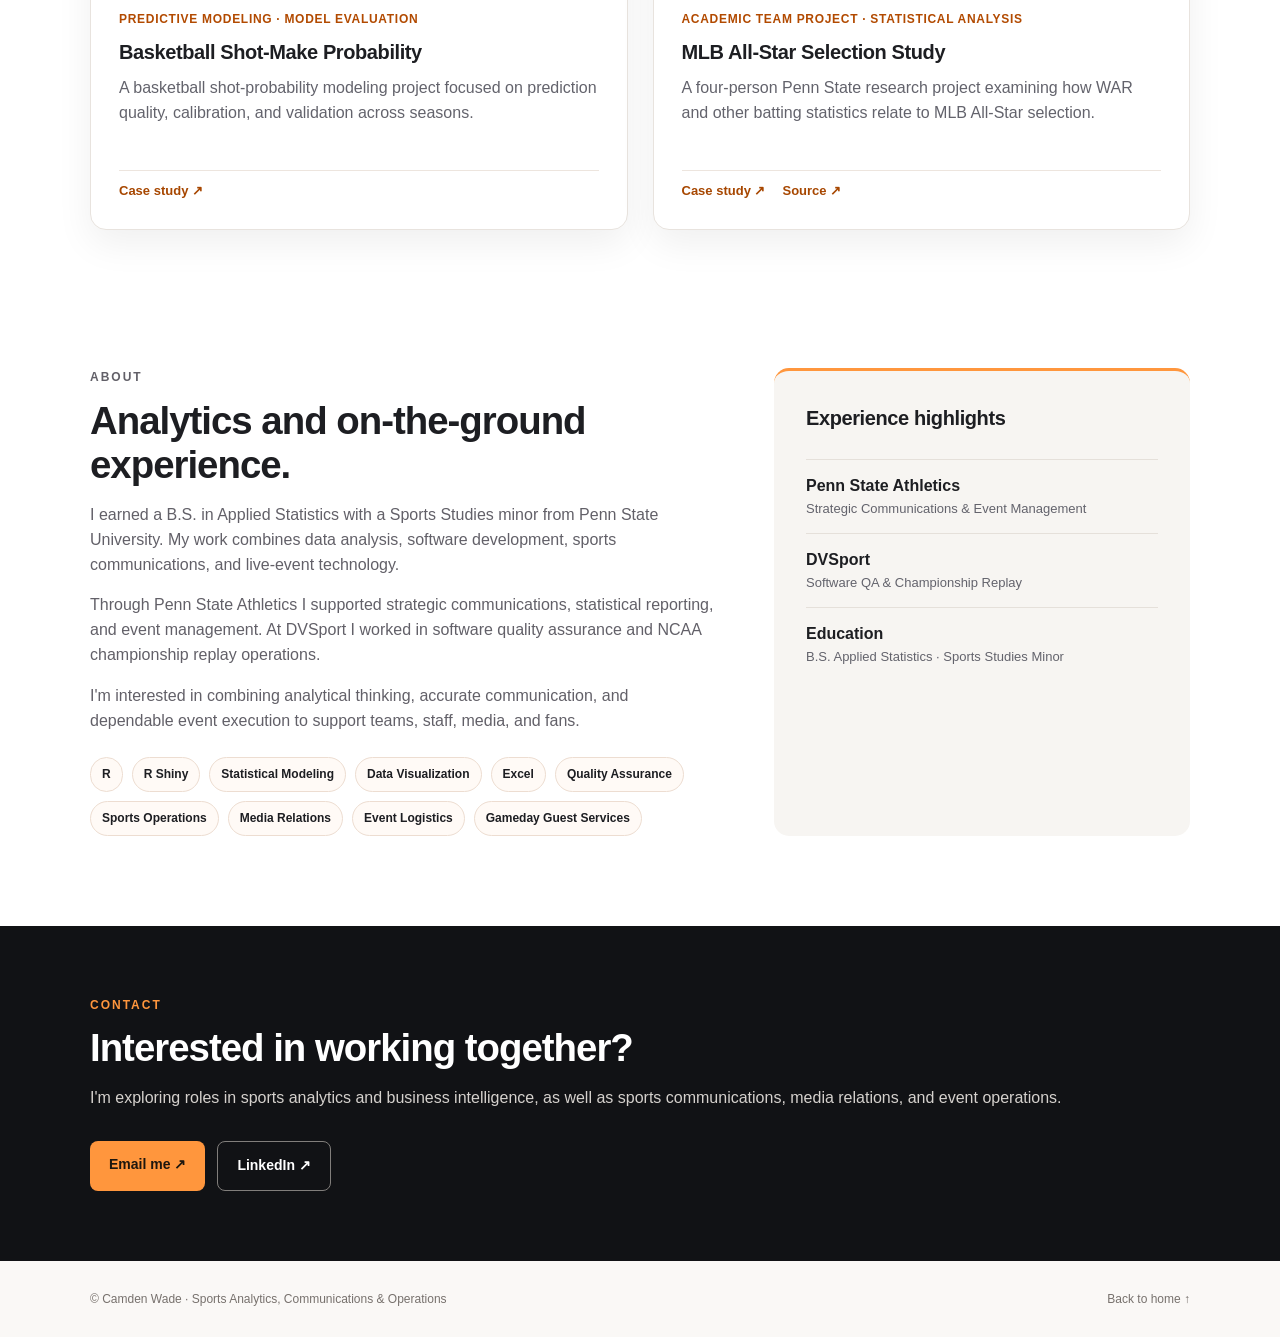
==== commit 154c991f: "Introduce dual-career navigation while preserving existing case studies" ====
--- a/index.html
+++ b/index.html
@@ -1,4 +1,4 @@
-<!doctype html><html lang="en"><head><meta charset="utf-8"><meta name="viewport" content="width=device-width,initial-scale=1"><meta name="description" content="Sports analytics portfolio by Camden Wade: sports business intelligence, ticketing analytics, R Shiny applications, statistical modeling, and scouting."><meta name="theme-color" content="#111215"><title>Sports Analytics &amp; Technology | Camden Wade</title><link rel="stylesheet" href="assets/style.css?v=penguins-case-study-20261114"></head><body><header class="site-header"><div class="wrap nav"><a class="brand" href="index.html">Camden<span>Wade.</span></a><nav aria-label="Main navigation"><a href="index.html#projects">Projects</a><a href="index.html#about">About</a><a href="index.html#contact">Contact</a><a class="nav-github" href="https://github.com/CamdenWade" target="_blank" rel="noopener noreferrer">GitHub ↗</a></nav></div></header><main><section class="hero"><div class="wrap hero-grid"><div class="hero-copy"><p class="eyebrow">SPORTS ANALYTICS · DATA SCIENCE · SPORTS TECHNOLOGY</p><h1>Turning sports data into <em>better decisions.</em></h1><p class="hero-intro">I'm Camden Wade, a Penn State Applied Statistics graduate building interactive sports analytics tools, predictive models, and business intelligence dashboards.</p><div class="actions"><a class="btn primary" href="#projects">Explore my projects ↗</a><a class="btn outlined" href="#about">More about me</a></div><div class="hero-chips" aria-label="Areas of focus"><span>R &amp; Shiny</span><span>Statistical modeling</span><span>Sports operations</span><span>Sports business intelligence</span></div></div><a class="hero-preview" href="projects/penguins-ticketing-hub.html" aria-label="Read the Pittsburgh Penguins ticketing and fan revenue analytics case study"><div class="preview-heading"><span><span class="status-dot" aria-hidden="true"></span> FEATURED SPORTS BUSINESS PROJECT</span><strong>Penguins Ticketing HUB <span aria-hidden="true">↗</span></strong></div><img src="https://raw.githubusercontent.com/CamdenWade/Penguins-Ticketing-HUB/main/docs/screenshots/attendance-dashboard.png" alt="Screenshot of the Penguins Ticketing HUB analyzing real NHL home-game attendance" decoding="async" fetchpriority="high"><div class="preview-caption"><span>REAL ATTENDANCE · SYNTHETIC TICKETING</span><span>Explore the project ↗</span></div></a></div></section><section class="specialties"><div class="wrap three"><div><b>01 / Applied Statistics</b><p>Modeling, validation, visualization, and statistical communication.</p></div><div><b>02 / Interactive Products</b><p>Tools that bring complex information into practical workflows.</p></div><div><b>03 / Sports Operations</b><p>Live statistics, replay technology, event support, and data quality.</p></div></div></section><section class="section" id="projects"><div class="wrap"><p class="eyebrow">SELECTED WORK</p><h2>Built to answer real questions.</h2><p class="section-lead">A selection of interactive products, predictive modeling, and applied research. Explore each case study to see the problem, approach, and work behind the result.</p><div class="projects"><article class="project-card project-featured">
+<!doctype html><html lang="en"><head><meta charset="utf-8"><meta name="viewport" content="width=device-width,initial-scale=1"><meta name="description" content="Camden Wade sports portfolio: analytics and business intelligence projects, Penn State Athletics communications, media relations, and event operations."><meta name="theme-color" content="#111215"><title>Sports Analytics, Communications &amp; Operations | Camden Wade</title><link rel="stylesheet" href="assets/style.css?v=dual-career-20261118"></head><body><header class="site-header"><div class="wrap nav"><a class="brand" href="index.html">Camden<span>Wade.</span></a><nav aria-label="Main navigation"><a href="index.html#projects">Analytics</a><a href="communications-operations.html">Communications &amp; Operations</a><a href="work-samples.html">Work Samples</a><a href="index.html#about">About</a><a href="index.html#contact">Contact</a><a class="nav-github" href="https://github.com/CamdenWade" target="_blank" rel="noopener noreferrer">GitHub ↗</a></nav></div></header><main><section class="hero"><div class="wrap hero-grid"><div class="hero-copy"><p class="eyebrow">SPORTS ANALYTICS · COMMUNICATIONS · EVENT OPERATIONS</p><h1>From the numbers to <em>game day.</em></h1><p class="hero-intro">I'm a Penn State Applied Statistics graduate with experience in sports analytics, strategic communications, and collegiate event operations. I build practical analytical tools while bringing accuracy, organization, and hands-on support to gameday environments.</p><div class="actions"><a class="btn primary" href="#projects">Explore my projects ↗</a><a class="btn outlined" href="communications-operations.html">Communications &amp; operations ↗</a></div><div class="hero-chips" aria-label="Areas of focus"><span>R &amp; Shiny</span><span>Statistical modeling</span><span>Sports operations</span><span>Sports business intelligence</span></div></div><a class="hero-preview" href="projects/penguins-ticketing-hub.html" aria-label="Read the Pittsburgh Penguins ticketing and fan revenue analytics case study"><div class="preview-heading"><span><span class="status-dot" aria-hidden="true"></span> FEATURED SPORTS BUSINESS PROJECT</span><strong>Penguins Ticketing HUB <span aria-hidden="true">↗</span></strong></div><img src="https://raw.githubusercontent.com/CamdenWade/Penguins-Ticketing-HUB/main/docs/screenshots/attendance-dashboard.png" alt="Screenshot of the Penguins Ticketing HUB analyzing real NHL home-game attendance" decoding="async" fetchpriority="high"><div class="preview-caption"><span>REAL ATTENDANCE · SYNTHETIC TICKETING</span><span>Explore the project ↗</span></div></a></div></section><section class="specialties"><div class="wrap three"><div><b>01 / Analytics &amp; Sports Business</b><p>Modeling, business intelligence, data visualization, and interactive dashboards.</p></div><div><b>02 / Communications &amp; Media</b><p>Game notes, statistical reporting, player research, and press conference support.</p></div><div><b>03 / Event Operations</b><p>Gameday logistics, guest services, accessibility assistance, and coordination.</p></div></div></section><section class="career-pathways section" id="career-pathways" aria-labelledby="pathways-title"><div class="wrap"><p class="eyebrow">TWO CAREER PATHWAYS</p><h2 id="pathways-title">Different roles. One sports background.</h2><p class="section-lead">Explore my technical projects or my hands-on Penn State Athletics experience. Each area has its own focused page so hiring teams can find relevant work quickly.</p><div class="career-path-grid"><article class="career-path-card career-path-analytics"><div class="career-path-top"><span class="career-path-number">01 / ANALYTICS &amp; STRATEGY</span><span class="career-path-symbol" aria-hidden="true">▥</span></div><h3>Sports Analytics &amp; Business Intelligence</h3><p>Interactive R Shiny products, statistical modeling, ticketing and revenue simulations, scouting analytics, and data-driven decision making.</p><a href="#projects" class="career-path-link">Explore analytics projects <span aria-hidden="true">↗</span></a></article><article class="career-path-card career-path-communications"><div class="career-path-top"><span class="career-path-number">02 / COMMUNICATIONS &amp; OPERATIONS</span><span class="career-path-symbol" aria-hidden="true">◉</span></div><h3>Sports Communications &amp; Event Operations</h3><p>Official game notes and statistical reporting, player research, press conference assistance, media support, event logistics, and fan-facing problem solving.</p><a href="communications-operations.html" class="career-path-link">Explore Penn State experience <span aria-hidden="true">↗</span></a><a href="work-samples.html" class="career-secondary-link">View work samples collection ↗</a></article></div></div></section><section class="section" id="projects"><div class="wrap"><p class="eyebrow">SELECTED WORK</p><h2>Built to answer real questions.</h2><p class="section-lead">Sports analytics, business intelligence, predictive modeling, and applied research. Explore each case study to see the problem, methods, and work behind the result.</p><div class="projects"><article class="project-card project-featured">
   <a class="project-art project-image" href="projects/penguins-ticketing-hub.html" aria-label="Explore the Pittsburgh Penguins Ticketing and Fan Revenue Analytics HUB case study"><img src="https://raw.githubusercontent.com/CamdenWade/Penguins-Ticketing-HUB/main/docs/screenshots/revenue-dashboard.png" alt="Penguins Ticketing HUB synthetic ticket sales and revenue dashboard screenshot" loading="lazy" decoding="async"><span class="screenshot-badge">NEW · SPORTS BUSINESS ANALYTICS</span></a>
   <div class="card-body">
     <div class="meta">Sports business intelligence · R Shiny · Real + simulated data</div>
@@ -7,4 +7,4 @@
     <p class="featured-disclosure">Independent educational portfolio — not affiliated with the Pittsburgh Penguins. Commercial and customer data are synthetic.</p>
     <div class="card-links"><a href="projects/penguins-ticketing-hub.html">Case study ↗</a><a href="https://camden-wade.shinyapps.io/penguins-ticketing-hub/" target="_blank" rel="noopener noreferrer">Live app ↗</a><a href="https://github.com/CamdenWade/Penguins-Ticketing-HUB" target="_blank" rel="noopener noreferrer">Source ↗</a></div>
   </div>
-</article><article class="project-card"><a class="project-art project-image" href="projects/mlb-analytics-hub.html" aria-label="Explore the MLB Analytics HUB project"><img src="https://raw.githubusercontent.com/CamdenWade/MLB-Analytics-HUB/main/screenshots/hitter_leaderboard.png" alt="MLB Analytics HUB hitter leaderboard screenshot" loading="lazy" decoding="async"><span class="screenshot-badge">LIVE R SHINY APPLICATION</span></a><div class="card-body"><div class="meta">Baseball analytics · R Shiny</div><h3>MLB Analytics HUB</h3><p>An interactive platform for exploring major-league player performance, Statcast metrics, scouting reports, and team trends.</p><div class="card-links"><a href="projects/mlb-analytics-hub.html">Case study ↗</a><a href="https://camden-wade.shinyapps.io/MLB-Analytics-HUB/" target="_blank" rel="noopener noreferrer">Live app ↗</a><a href="https://github.com/CamdenWade/MLB-Analytics-HUB" target="_blank" rel="noopener noreferrer">Source ↗</a></div></div></article><article class="project-card"><a class="project-art project-image" href="projects/nfl-scouting-report.html" aria-label="Explore the NFL Scouting Report App project"><img src="https://raw.githubusercontent.com/CamdenWade/NFL-Scouting-Report-App/master/assets/screenshots/overview.png" alt="NFL Scouting Report App overview dashboard screenshot" loading="lazy" decoding="async"><span class="screenshot-badge">LIVE R SHINY APPLICATION</span></a><div class="card-body"><div class="meta">Football analytics · R Shiny</div><h3>NFL Scouting Report App</h3><p>An interactive scouting tool for evaluating team tendencies, situational performance, and matchup context.</p><div class="card-links"><a href="projects/nfl-scouting-report.html">Case study ↗</a><a href="https://camden-wade.shinyapps.io/NFL-Scouting-Report-App/" target="_blank" rel="noopener noreferrer">Live app ↗</a><a href="https://github.com/CamdenWade/NFL-Scouting-Report-App" target="_blank" rel="noopener noreferrer">Source ↗</a></div></div></article><article class="project-card"><div class="project-art gold"><span class="eyebrow small">MODELING CASE STUDY</span><strong>Basketball Shot-Make Probability</strong></div><div class="card-body"><div class="meta">Predictive modeling · Model evaluation</div><h3>Basketball Shot-Make Probability</h3><p>A basketball shot-probability modeling project focused on prediction quality, calibration, and validation across seasons.</p><div class="card-links"><a href="projects/shot-probability.html">Case study ↗</a></div></div></article><article class="project-card"><div class="project-art green"><span class="eyebrow small">COLLABORATIVE STUDY</span><strong>MLB All-Star Selection Study</strong></div><div class="card-body"><div class="meta">Academic team project · Statistical analysis</div><h3>MLB All-Star Selection Study</h3><p>A four-person Penn State research project examining how WAR and other batting statistics relate to MLB All-Star selection.</p><div class="card-links"><a href="projects/mlb-all-star-study.html">Case study ↗</a><a href="https://github.com/CamdenWade/School-Projects" target="_blank" rel="noopener noreferrer">Source ↗</a></div></div></article></div></div></section><section class="section about" id="about"><div class="wrap about-grid"><div><p class="eyebrow">ABOUT</p><h2>Analytics that works in the real world.</h2><p>I earned a B.S. in Applied Statistics with a Sports Studies minor from Penn State University. My work combines data analysis, software development, sports communications, and live-event technology.</p><p>Through Penn State Athletics I supported strategic communications, statistical reporting, and event management. At DVSport I worked in software quality assurance and NCAA championship replay operations.</p><p>I'm interested in turning technical work into clear information that coaches, staff, and decision-makers can actually use.</p><div class="tags"><span>R</span><span>R Shiny</span><span>Statistical Modeling</span><span>Data Visualization</span><span>Excel</span><span>Quality Assurance</span><span>Sports Operations</span></div></div><aside class="experience"><h3>Experience highlights</h3><div><strong>Penn State Athletics</strong><span>Strategic Communications & Event Management</span></div><div><strong>DVSport</strong><span>Software QA & Championship Replay</span></div><div><strong>Education</strong><span>B.S. Applied Statistics · Sports Studies Minor</span></div></aside></div></section><section class="contact" id="contact"><div class="wrap"><p class="eyebrow">CONTACT</p><h2>Interested in working together?</h2><p>I'm exploring opportunities across sports analytics, technology, and operations.</p><div class="actions"><a class="btn primary" href="mailto:camdenwade44@gmail.com">Email me ↗</a><a class="btn outlined" href="https://www.linkedin.com/in/camdenwade" target="_blank" rel="noopener noreferrer">LinkedIn ↗</a></div></div></section></main><footer><div class="wrap foot-inner"><span>© Camden Wade · Sports Analytics & Technology</span><a href="index.html">Back to home ↑</a></div></footer></body></html>+</article><article class="project-card"><a class="project-art project-image" href="projects/mlb-analytics-hub.html" aria-label="Explore the MLB Analytics HUB project"><img src="https://raw.githubusercontent.com/CamdenWade/MLB-Analytics-HUB/main/screenshots/hitter_leaderboard.png" alt="MLB Analytics HUB hitter leaderboard screenshot" loading="lazy" decoding="async"><span class="screenshot-badge">LIVE R SHINY APPLICATION</span></a><div class="card-body"><div class="meta">Baseball analytics · R Shiny</div><h3>MLB Analytics HUB</h3><p>An interactive platform for exploring major-league player performance, Statcast metrics, scouting reports, and team trends.</p><div class="card-links"><a href="projects/mlb-analytics-hub.html">Case study ↗</a><a href="https://camden-wade.shinyapps.io/MLB-Analytics-HUB/" target="_blank" rel="noopener noreferrer">Live app ↗</a><a href="https://github.com/CamdenWade/MLB-Analytics-HUB" target="_blank" rel="noopener noreferrer">Source ↗</a></div></div></article><article class="project-card"><a class="project-art project-image" href="projects/nfl-scouting-report.html" aria-label="Explore the NFL Scouting Report App project"><img src="https://raw.githubusercontent.com/CamdenWade/NFL-Scouting-Report-App/master/assets/screenshots/overview.png" alt="NFL Scouting Report App overview dashboard screenshot" loading="lazy" decoding="async"><span class="screenshot-badge">LIVE R SHINY APPLICATION</span></a><div class="card-body"><div class="meta">Football analytics · R Shiny</div><h3>NFL Scouting Report App</h3><p>An interactive scouting tool for evaluating team tendencies, situational performance, and matchup context.</p><div class="card-links"><a href="projects/nfl-scouting-report.html">Case study ↗</a><a href="https://camden-wade.shinyapps.io/NFL-Scouting-Report-App/" target="_blank" rel="noopener noreferrer">Live app ↗</a><a href="https://github.com/CamdenWade/NFL-Scouting-Report-App" target="_blank" rel="noopener noreferrer">Source ↗</a></div></div></article><article class="project-card"><div class="project-art gold"><span class="eyebrow small">MODELING CASE STUDY</span><strong>Basketball Shot-Make Probability</strong></div><div class="card-body"><div class="meta">Predictive modeling · Model evaluation</div><h3>Basketball Shot-Make Probability</h3><p>A basketball shot-probability modeling project focused on prediction quality, calibration, and validation across seasons.</p><div class="card-links"><a href="projects/shot-probability.html">Case study ↗</a></div></div></article><article class="project-card"><div class="project-art green"><span class="eyebrow small">COLLABORATIVE STUDY</span><strong>MLB All-Star Selection Study</strong></div><div class="card-body"><div class="meta">Academic team project · Statistical analysis</div><h3>MLB All-Star Selection Study</h3><p>A four-person Penn State research project examining how WAR and other batting statistics relate to MLB All-Star selection.</p><div class="card-links"><a href="projects/mlb-all-star-study.html">Case study ↗</a><a href="https://github.com/CamdenWade/School-Projects" target="_blank" rel="noopener noreferrer">Source ↗</a></div></div></article></div></div></section><section class="section about" id="about"><div class="wrap about-grid"><div><p class="eyebrow">ABOUT</p><h2>Analytics and on-the-ground experience.</h2><p>I earned a B.S. in Applied Statistics with a Sports Studies minor from Penn State University. My work combines data analysis, software development, sports communications, and live-event technology.</p><p>Through Penn State Athletics I supported strategic communications, statistical reporting, and event management. At DVSport I worked in software quality assurance and NCAA championship replay operations.</p><p>I'm interested in combining analytical thinking, accurate communication, and dependable event execution to support teams, staff, media, and fans.</p><div class="tags"><span>R</span><span>R Shiny</span><span>Statistical Modeling</span><span>Data Visualization</span><span>Excel</span><span>Quality Assurance</span><span>Sports Operations</span><span>Media Relations</span><span>Event Logistics</span><span>Gameday Guest Services</span></div></div><aside class="experience"><h3>Experience highlights</h3><div><strong>Penn State Athletics</strong><span>Strategic Communications & Event Management</span></div><div><strong>DVSport</strong><span>Software QA & Championship Replay</span></div><div><strong>Education</strong><span>B.S. Applied Statistics · Sports Studies Minor</span></div></aside></div></section><section class="contact" id="contact"><div class="wrap"><p class="eyebrow">CONTACT</p><h2>Interested in working together?</h2><p>I'm exploring roles in sports analytics and business intelligence, as well as sports communications, media relations, and event operations.</p><div class="actions"><a class="btn primary" href="mailto:camdenwade44@gmail.com">Email me ↗</a><a class="btn outlined" href="https://www.linkedin.com/in/camdenwade" target="_blank" rel="noopener noreferrer">LinkedIn ↗</a></div></div></section></main><footer><div class="wrap foot-inner"><span>© Camden Wade · Sports Analytics, Communications & Operations</span><a href="index.html">Back to home ↑</a></div></footer></body></html>
--- a/assets/style.css
+++ b/assets/style.css
@@ -281,3 +281,46 @@
 @media(max-width:540px){.shot-cover-head{flex-wrap:wrap;}.shot-cover-metrics{grid-template-columns:1fr;}.shot-model-ladder{grid-template-columns:1fr;}.shot-feature-card{padding:22px;}.shot-disclosure{padding:18px;}.shot-calibration-text{font-size:9px;}}
 
 .shot-evaluation-grid .study-method-card { min-width:0; }
+
+
+/* Penguins ticketing case study and sports-business featured project */
+.project-featured { grid-column:1 / -1; display:grid; grid-template-columns:minmax(0,1.1fr) minmax(0,.9fr); background:#fff; }
+.project-featured .project-image { height:100%; background:#1d1e22; }
+.project-featured .project-image img { width:100%; height:100%; min-height:310px; aspect-ratio:auto; object-fit:contain; object-position:center; }
+.project-featured .card-body { display:flex; flex-direction:column; align-items:flex-start; justify-content:center; padding:35px; gap:9px; }
+.project-featured .card-body h3 { font-size:clamp(24px,2.7vw,33px); line-height:1.16; margin:0; }
+.project-featured .card-body p { margin:0; line-height:1.7; }
+.project-featured .card-links { margin-top:10px; width:100%; }
+.project-featured .featured-disclosure { font-size:11px; line-height:1.6; color:#6a625c; border-left:3px solid #e88942; padding-left:10px; }
+.penguins-provenance { background:#fcfaf7; border-bottom:1px solid #ece3dc; }
+.penguins-provenance-inner { display:flex; align-items:center; justify-content:space-between; gap:13px; flex-wrap:wrap; padding-top:17px; padding-bottom:17px; font-size:11px; color:#615b56; }
+.penguins-provenance-inner>strong { font-size:12px; color:#242327; }
+.penguins-provenance-inner>div { display:flex; gap:8px; align-items:center; flex-wrap:wrap; }
+.penguins-label { display:inline-block; margin-left:6px; border-radius:5px; padding:5px 8px; font-size:9px; line-height:1.3; letter-spacing:.55px; font-weight:850; vertical-align:middle; white-space:nowrap; }
+.penguins-label-real { color:#262427; background:#f3f1ed; border:1px solid #cac5bf; }
+.penguins-label-synthetic { color:#8b3d07; background:#fff0e3; border:1px solid #f2ccaa; }
+.penguins-label-hypothetical { color:#f8e4d4; background:#33302e; border:1px solid #625447; }
+.penguins-metric-grid { display:grid; grid-template-columns:repeat(4,minmax(0,1fr)); gap:14px; margin-top:36px; }
+.penguins-metric { background:#fffaf6; border:1px solid #f0dfd1; border-top:3px solid #f29a4d; border-radius:11px; padding:20px; min-width:0; }
+.penguins-metric span { display:block; color:#925017; letter-spacing:1px; font-size:9px; font-weight:850; }
+.penguins-metric strong { display:block; margin:10px 0 3px; font-size:clamp(23px,2.3vw,30px); letter-spacing:-1px; color:#242226; font-variant-numeric:tabular-nums; }
+.penguins-metric p { color:#615d59; font-size:12px; line-height:1.5; margin:0; }
+.penguins-split { display:grid; grid-template-columns:repeat(3,minmax(0,1fr)); gap:13px; margin-bottom:25px; }
+.penguins-split>div { background:#fff; border:1px solid #eadfd5; border-radius:11px; padding:19px; }
+.penguins-split span { display:block; font-size:10px; font-weight:850; color:#af510e; letter-spacing:1px; }
+.penguins-split strong { display:block; font-size:24px; margin:8px 0 2px; color:#2a2624; }
+.penguins-split small { color:#6d6763; font-size:12px; }
+.penguins-score-table { width:100%; margin:15px 0; border:1px solid #ece3dd; border-radius:9px; overflow:hidden; font-size:12px; font-variant-numeric:tabular-nums; }
+.penguins-score-table [role="row"] { display:grid; grid-template-columns:1.25fr 1fr 1fr; gap:10px; padding:11px 12px; border-bottom:1px solid #ece3dd; }
+.penguins-score-table [role="row"]:last-child { border-bottom:0; }
+.penguins-score-table [role="row"]:first-child { background:#272427; color:#fff; font-weight:800; }
+.penguins-score-table strong { color:#9c470d; }
+.penguins-formula { display:grid; gap:9px; border-left:4px solid #d66e22; background:#fff7ee; padding:18px 19px; margin:20px 0; color:#6b3c19; font-size:12px; line-height:1.7; font-family:ui-monospace,SFMono-Regular,Consolas,monospace; }
+.penguins-scenario-card .penguins-fact-caveat { font-size:12px; color:#d1c7be; line-height:1.6; }
+.penguins-scenario-card dd strong { color:#fff; font-size:17px; }
+@media(max-width:940px) { .penguins-metric-grid { grid-template-columns:repeat(2,minmax(0,1fr)); } }
+@media(max-width:800px) { .project-featured { grid-template-columns:1fr; } .project-featured .project-image img { max-height:380px; min-height:0; aspect-ratio:16/9; } .project-featured .card-body { padding:28px; } }
+@media(max-width:560px) { .penguins-metric-grid { grid-template-columns:1fr 1fr; gap:9px; } .penguins-metric { padding:14px; } .penguins-metric strong { font-size:22px; } .penguins-split { grid-template-columns:1fr; } .penguins-provenance-inner { justify-content:flex-start; } .penguins-provenance-inner>strong { width:100%; } }
+@media(max-width:390px) { .penguins-metric-grid { grid-template-columns:1fr; } }
+
+.penguins-study-hero { background:radial-gradient(circle at 81% 18%,#593219 0%,transparent 45%),linear-gradient(130deg,#111215,#262326); }
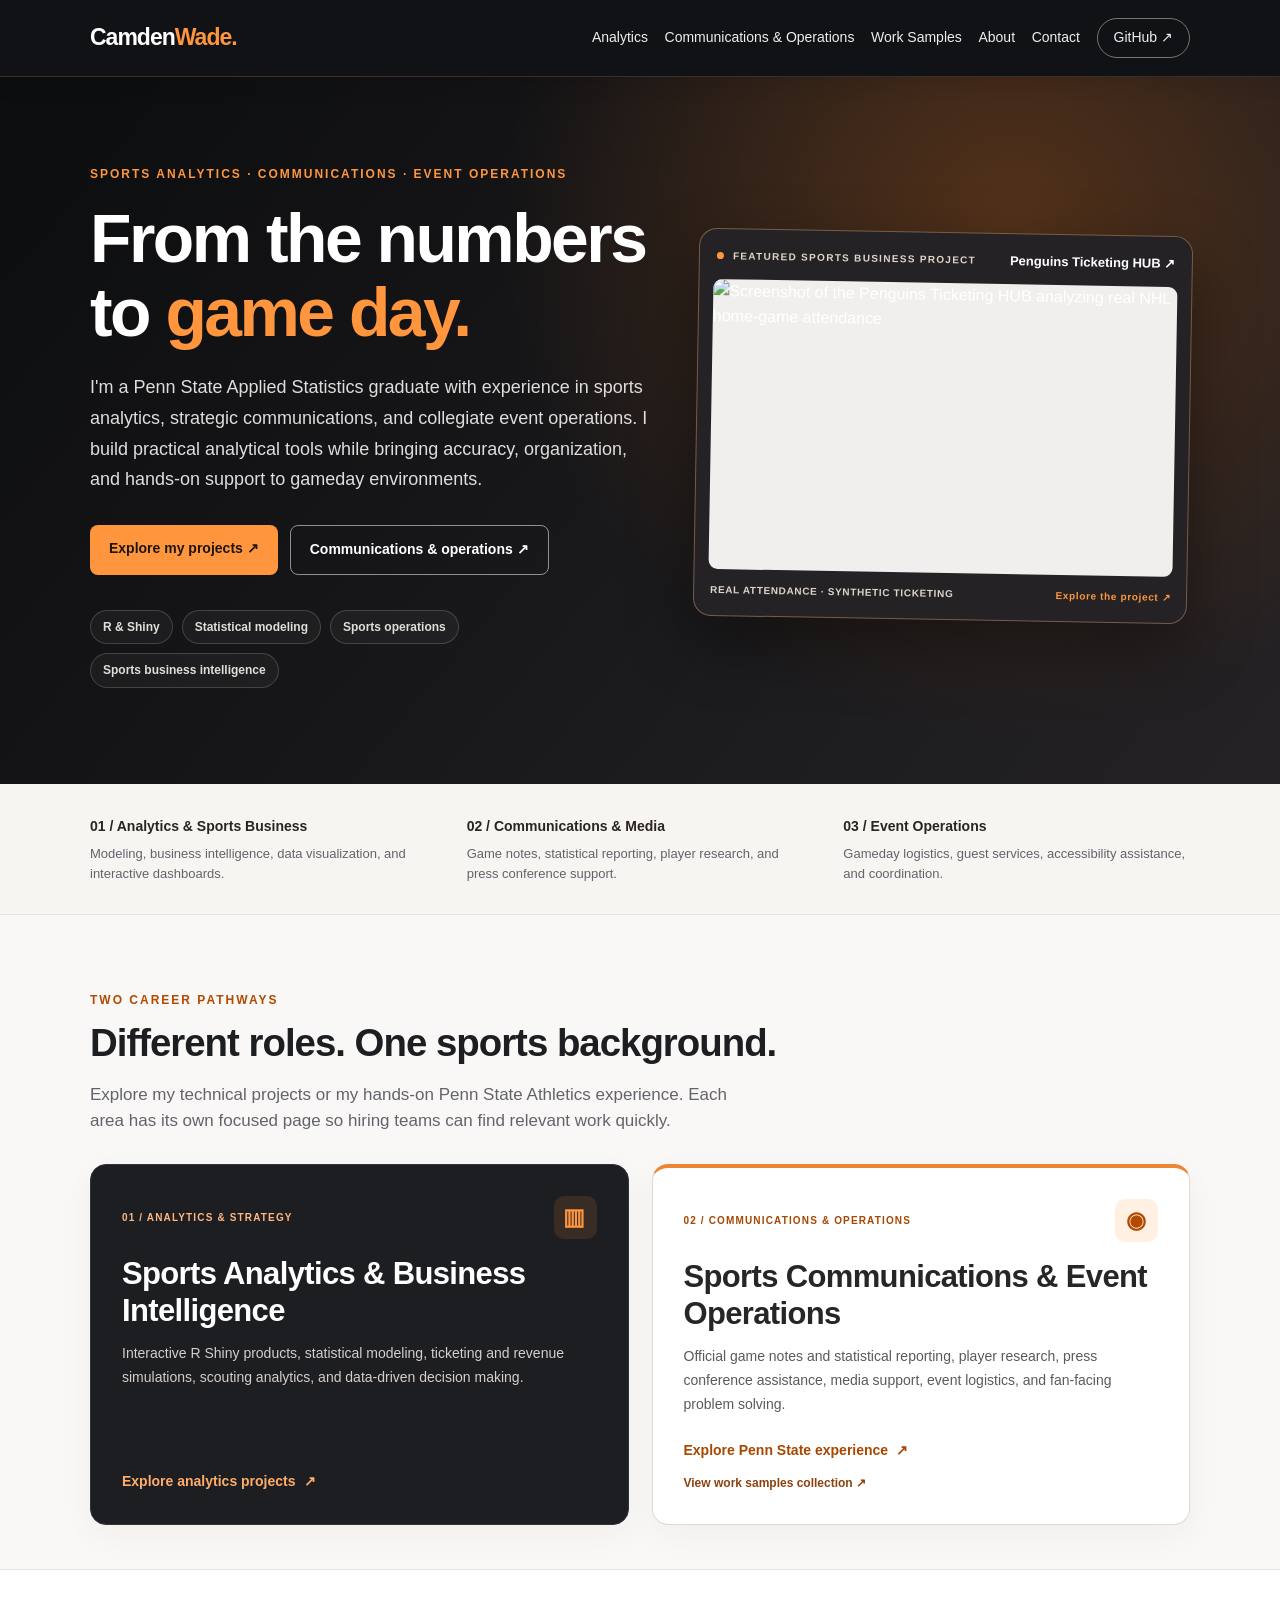
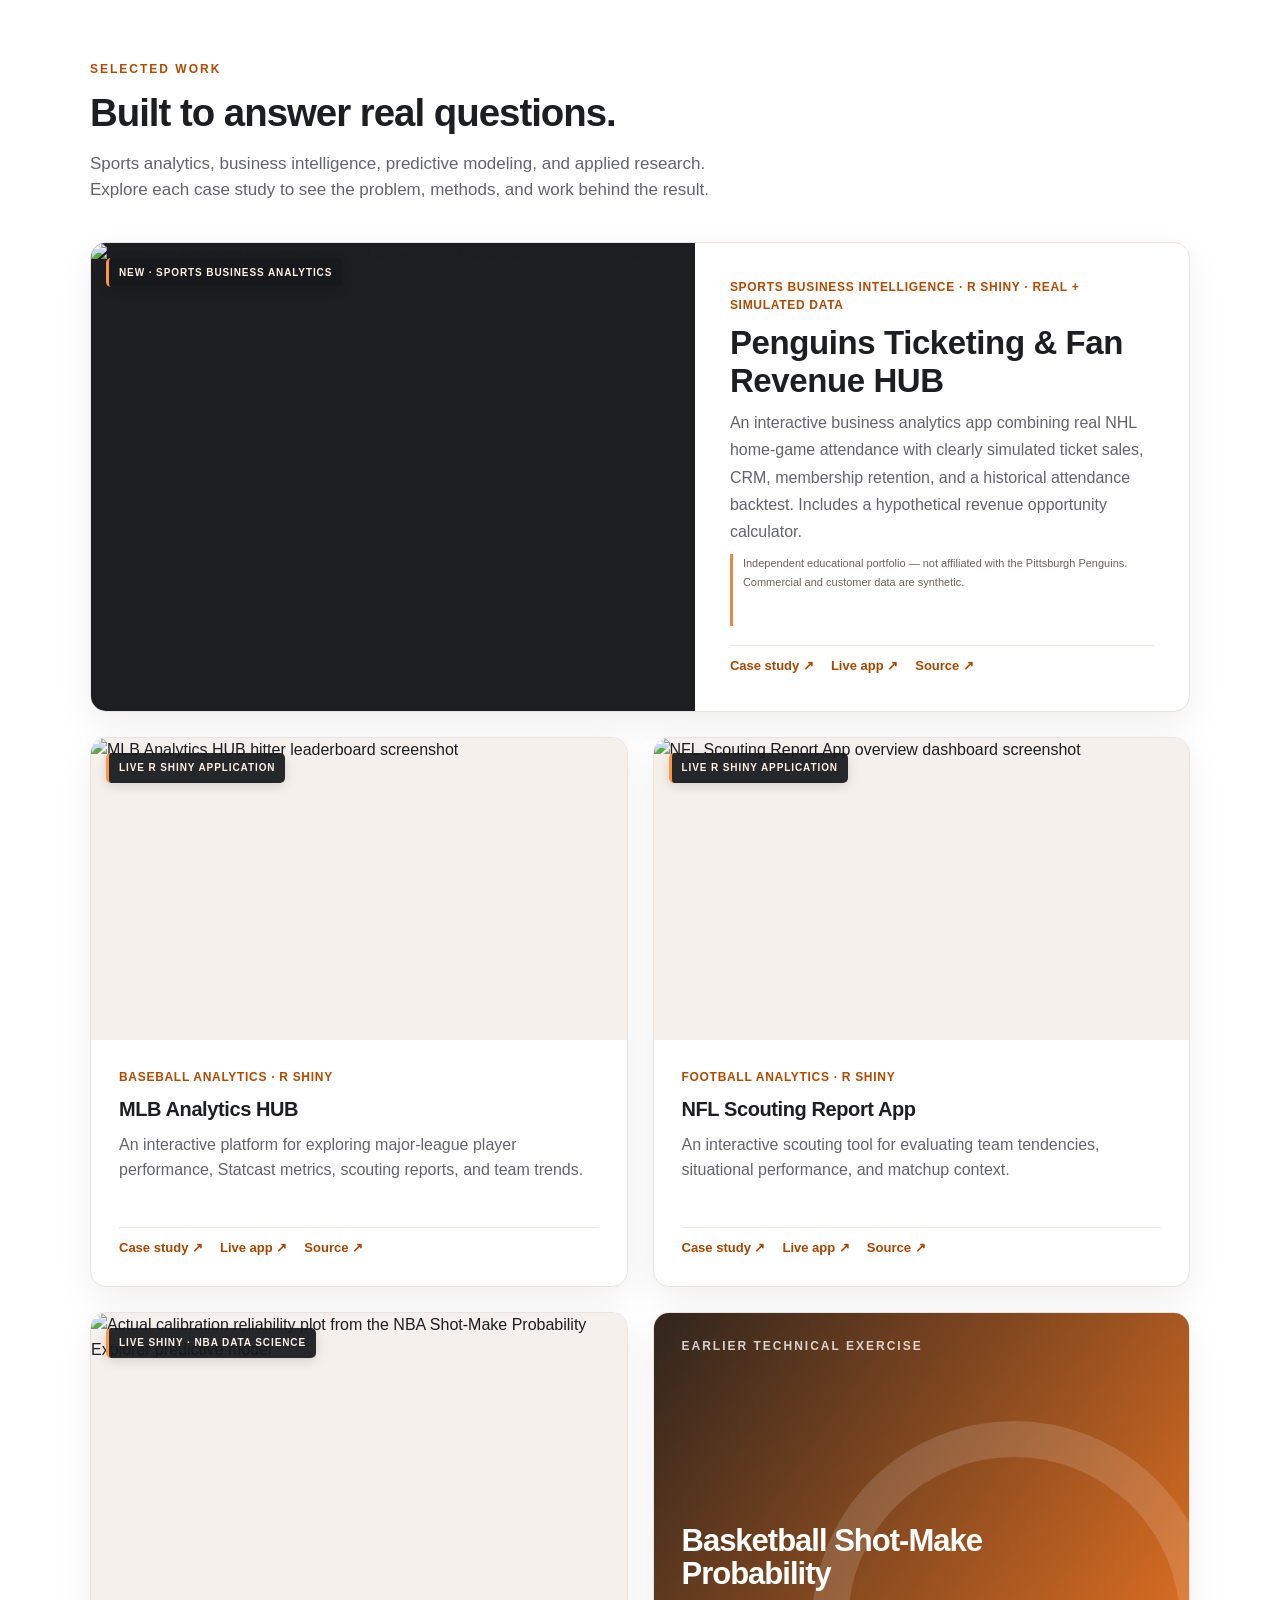
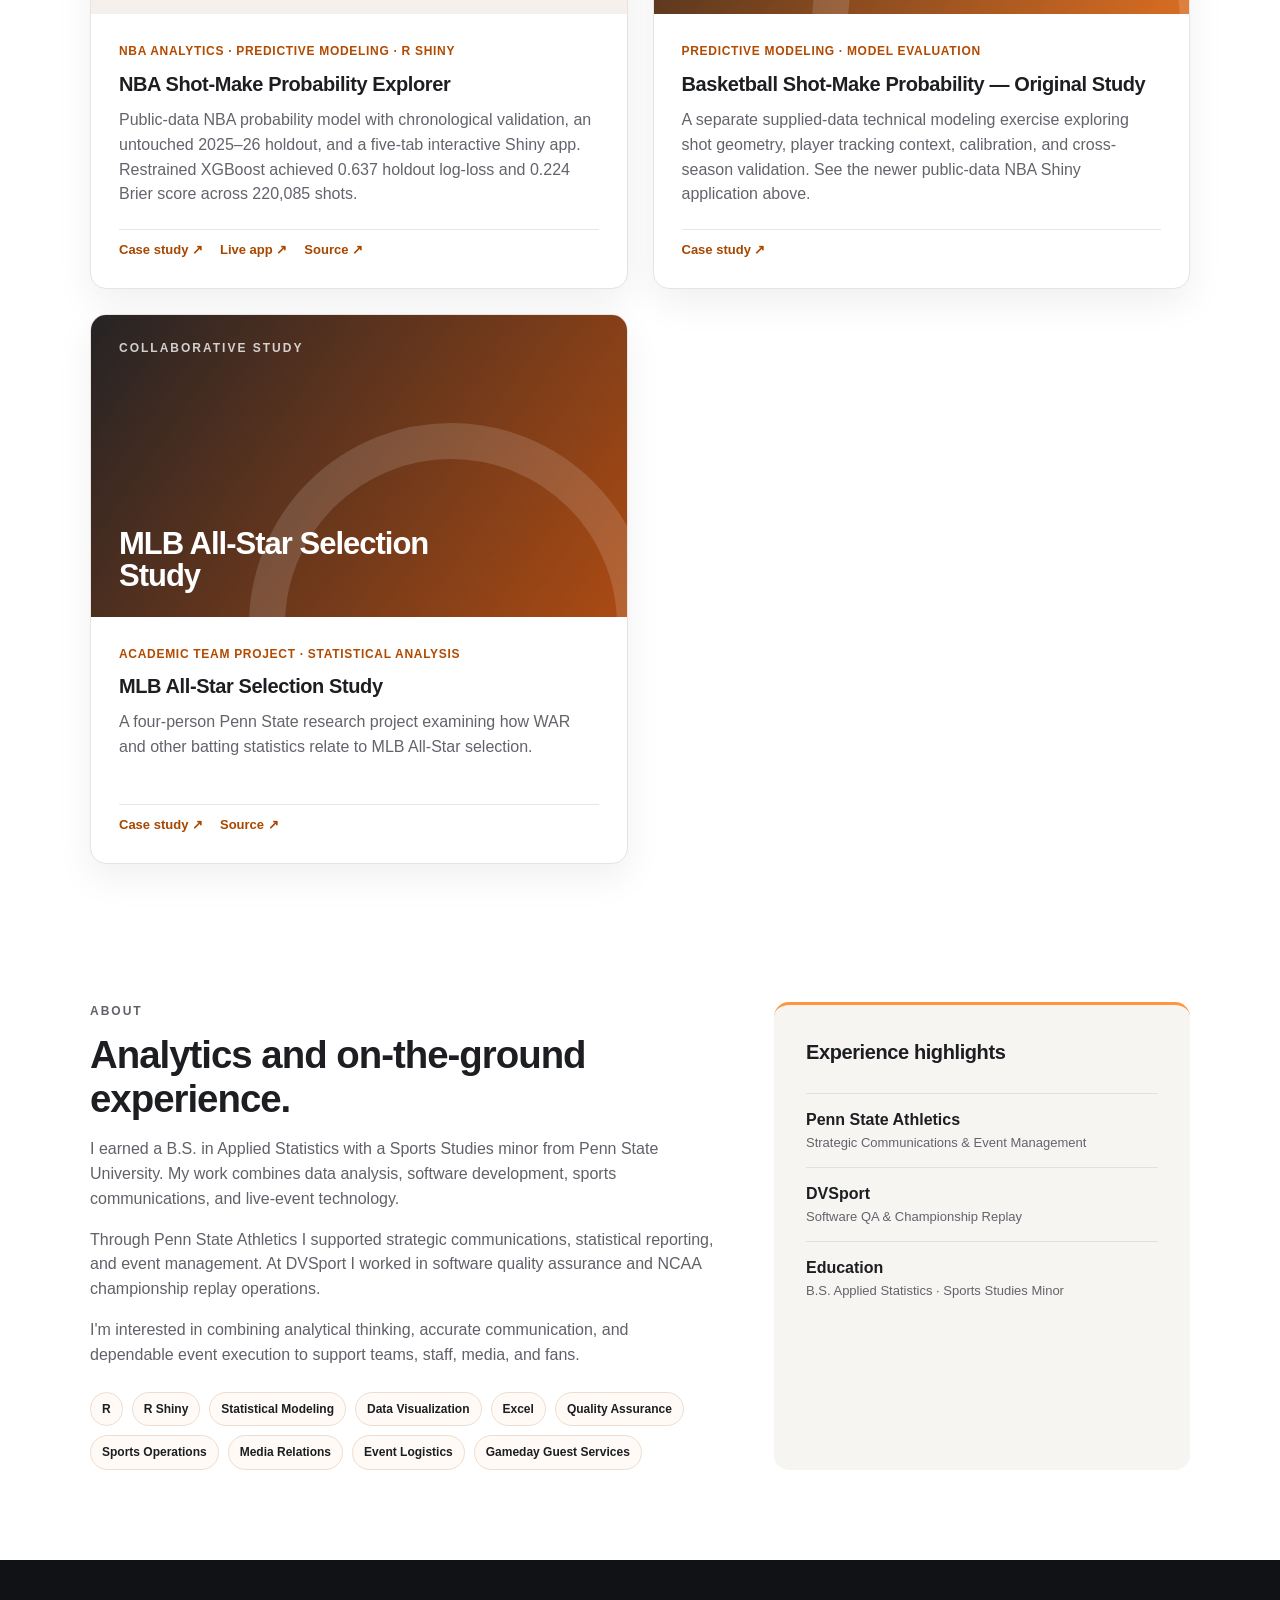
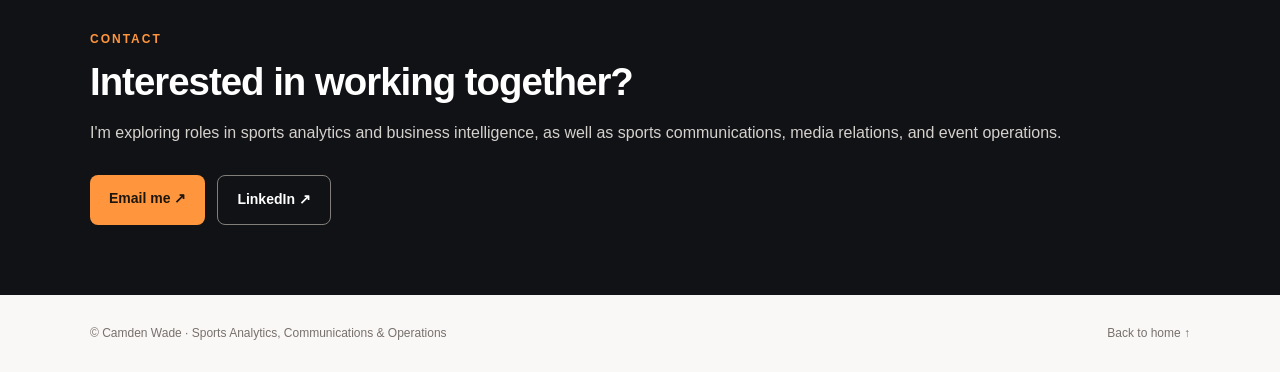
==== commit 929997e1: "Feature public NBA shot explorer and link from original basketball study" ====
--- a/index.html
+++ b/index.html
@@ -1,4 +1,4 @@
-<!doctype html><html lang="en"><head><meta charset="utf-8"><meta name="viewport" content="width=device-width,initial-scale=1"><meta name="description" content="Camden Wade sports portfolio: analytics and business intelligence projects, Penn State Athletics communications, media relations, and event operations."><meta name="theme-color" content="#111215"><title>Sports Analytics, Communications &amp; Operations | Camden Wade</title><link rel="stylesheet" href="assets/style.css?v=dual-career-20261118"></head><body><header class="site-header"><div class="wrap nav"><a class="brand" href="index.html">Camden<span>Wade.</span></a><nav aria-label="Main navigation"><a href="index.html#projects">Analytics</a><a href="communications-operations.html">Communications &amp; Operations</a><a href="work-samples.html">Work Samples</a><a href="index.html#about">About</a><a href="index.html#contact">Contact</a><a class="nav-github" href="https://github.com/CamdenWade" target="_blank" rel="noopener noreferrer">GitHub ↗</a></nav></div></header><main><section class="hero"><div class="wrap hero-grid"><div class="hero-copy"><p class="eyebrow">SPORTS ANALYTICS · COMMUNICATIONS · EVENT OPERATIONS</p><h1>From the numbers to <em>game day.</em></h1><p class="hero-intro">I'm a Penn State Applied Statistics graduate with experience in sports analytics, strategic communications, and collegiate event operations. I build practical analytical tools while bringing accuracy, organization, and hands-on support to gameday environments.</p><div class="actions"><a class="btn primary" href="#projects">Explore my projects ↗</a><a class="btn outlined" href="communications-operations.html">Communications &amp; operations ↗</a></div><div class="hero-chips" aria-label="Areas of focus"><span>R &amp; Shiny</span><span>Statistical modeling</span><span>Sports operations</span><span>Sports business intelligence</span></div></div><a class="hero-preview" href="projects/penguins-ticketing-hub.html" aria-label="Read the Pittsburgh Penguins ticketing and fan revenue analytics case study"><div class="preview-heading"><span><span class="status-dot" aria-hidden="true"></span> FEATURED SPORTS BUSINESS PROJECT</span><strong>Penguins Ticketing HUB <span aria-hidden="true">↗</span></strong></div><img src="https://raw.githubusercontent.com/CamdenWade/Penguins-Ticketing-HUB/main/docs/screenshots/attendance-dashboard.png" alt="Screenshot of the Penguins Ticketing HUB analyzing real NHL home-game attendance" decoding="async" fetchpriority="high"><div class="preview-caption"><span>REAL ATTENDANCE · SYNTHETIC TICKETING</span><span>Explore the project ↗</span></div></a></div></section><section class="specialties"><div class="wrap three"><div><b>01 / Analytics &amp; Sports Business</b><p>Modeling, business intelligence, data visualization, and interactive dashboards.</p></div><div><b>02 / Communications &amp; Media</b><p>Game notes, statistical reporting, player research, and press conference support.</p></div><div><b>03 / Event Operations</b><p>Gameday logistics, guest services, accessibility assistance, and coordination.</p></div></div></section><section class="career-pathways section" id="career-pathways" aria-labelledby="pathways-title"><div class="wrap"><p class="eyebrow">TWO CAREER PATHWAYS</p><h2 id="pathways-title">Different roles. One sports background.</h2><p class="section-lead">Explore my technical projects or my hands-on Penn State Athletics experience. Each area has its own focused page so hiring teams can find relevant work quickly.</p><div class="career-path-grid"><article class="career-path-card career-path-analytics"><div class="career-path-top"><span class="career-path-number">01 / ANALYTICS &amp; STRATEGY</span><span class="career-path-symbol" aria-hidden="true">▥</span></div><h3>Sports Analytics &amp; Business Intelligence</h3><p>Interactive R Shiny products, statistical modeling, ticketing and revenue simulations, scouting analytics, and data-driven decision making.</p><a href="#projects" class="career-path-link">Explore analytics projects <span aria-hidden="true">↗</span></a></article><article class="career-path-card career-path-communications"><div class="career-path-top"><span class="career-path-number">02 / COMMUNICATIONS &amp; OPERATIONS</span><span class="career-path-symbol" aria-hidden="true">◉</span></div><h3>Sports Communications &amp; Event Operations</h3><p>Official game notes and statistical reporting, player research, press conference assistance, media support, event logistics, and fan-facing problem solving.</p><a href="communications-operations.html" class="career-path-link">Explore Penn State experience <span aria-hidden="true">↗</span></a><a href="work-samples.html" class="career-secondary-link">View work samples collection ↗</a></article></div></div></section><section class="section" id="projects"><div class="wrap"><p class="eyebrow">SELECTED WORK</p><h2>Built to answer real questions.</h2><p class="section-lead">Sports analytics, business intelligence, predictive modeling, and applied research. Explore each case study to see the problem, methods, and work behind the result.</p><div class="projects"><article class="project-card project-featured">
+<!doctype html><html lang="en"><head><meta charset="utf-8"><meta name="viewport" content="width=device-width,initial-scale=1"><meta name="description" content="Camden Wade sports portfolio: analytics and business intelligence projects, Penn State Athletics communications, media relations, and event operations."><meta name="theme-color" content="#111215"><title>Sports Analytics, Communications &amp; Operations | Camden Wade</title><link rel="stylesheet" href="assets/style.css?v=nba-explorer-20261123"></head><body><header class="site-header"><div class="wrap nav"><a class="brand" href="index.html">Camden<span>Wade.</span></a><nav aria-label="Main navigation"><a href="index.html#projects">Analytics</a><a href="communications-operations.html">Communications &amp; Operations</a><a href="work-samples.html">Work Samples</a><a href="index.html#about">About</a><a href="index.html#contact">Contact</a><a class="nav-github" href="https://github.com/CamdenWade" target="_blank" rel="noopener noreferrer">GitHub ↗</a></nav></div></header><main><section class="hero"><div class="wrap hero-grid"><div class="hero-copy"><p class="eyebrow">SPORTS ANALYTICS · COMMUNICATIONS · EVENT OPERATIONS</p><h1>From the numbers to <em>game day.</em></h1><p class="hero-intro">I'm a Penn State Applied Statistics graduate with experience in sports analytics, strategic communications, and collegiate event operations. I build practical analytical tools while bringing accuracy, organization, and hands-on support to gameday environments.</p><div class="actions"><a class="btn primary" href="#projects">Explore my projects ↗</a><a class="btn outlined" href="communications-operations.html">Communications &amp; operations ↗</a></div><div class="hero-chips" aria-label="Areas of focus"><span>R &amp; Shiny</span><span>Statistical modeling</span><span>Sports operations</span><span>Sports business intelligence</span></div></div><a class="hero-preview" href="projects/penguins-ticketing-hub.html" aria-label="Read the Pittsburgh Penguins ticketing and fan revenue analytics case study"><div class="preview-heading"><span><span class="status-dot" aria-hidden="true"></span> FEATURED SPORTS BUSINESS PROJECT</span><strong>Penguins Ticketing HUB <span aria-hidden="true">↗</span></strong></div><img src="https://raw.githubusercontent.com/CamdenWade/Penguins-Ticketing-HUB/main/docs/screenshots/attendance-dashboard.png" alt="Screenshot of the Penguins Ticketing HUB analyzing real NHL home-game attendance" decoding="async" fetchpriority="high"><div class="preview-caption"><span>REAL ATTENDANCE · SYNTHETIC TICKETING</span><span>Explore the project ↗</span></div></a></div></section><section class="specialties"><div class="wrap three"><div><b>01 / Analytics &amp; Sports Business</b><p>Modeling, business intelligence, data visualization, and interactive dashboards.</p></div><div><b>02 / Communications &amp; Media</b><p>Game notes, statistical reporting, player research, and press conference support.</p></div><div><b>03 / Event Operations</b><p>Gameday logistics, guest services, accessibility assistance, and coordination.</p></div></div></section><section class="career-pathways section" id="career-pathways" aria-labelledby="pathways-title"><div class="wrap"><p class="eyebrow">TWO CAREER PATHWAYS</p><h2 id="pathways-title">Different roles. One sports background.</h2><p class="section-lead">Explore my technical projects or my hands-on Penn State Athletics experience. Each area has its own focused page so hiring teams can find relevant work quickly.</p><div class="career-path-grid"><article class="career-path-card career-path-analytics"><div class="career-path-top"><span class="career-path-number">01 / ANALYTICS &amp; STRATEGY</span><span class="career-path-symbol" aria-hidden="true">▥</span></div><h3>Sports Analytics &amp; Business Intelligence</h3><p>Interactive R Shiny products, statistical modeling, ticketing and revenue simulations, scouting analytics, and data-driven decision making.</p><a href="#projects" class="career-path-link">Explore analytics projects <span aria-hidden="true">↗</span></a></article><article class="career-path-card career-path-communications"><div class="career-path-top"><span class="career-path-number">02 / COMMUNICATIONS &amp; OPERATIONS</span><span class="career-path-symbol" aria-hidden="true">◉</span></div><h3>Sports Communications &amp; Event Operations</h3><p>Official game notes and statistical reporting, player research, press conference assistance, media support, event logistics, and fan-facing problem solving.</p><a href="communications-operations.html" class="career-path-link">Explore Penn State experience <span aria-hidden="true">↗</span></a><a href="work-samples.html" class="career-secondary-link">View work samples collection ↗</a></article></div></div></section><section class="section" id="projects"><div class="wrap"><p class="eyebrow">SELECTED WORK</p><h2>Built to answer real questions.</h2><p class="section-lead">Sports analytics, business intelligence, predictive modeling, and applied research. Explore each case study to see the problem, methods, and work behind the result.</p><div class="projects"><article class="project-card project-featured">
   <a class="project-art project-image" href="projects/penguins-ticketing-hub.html" aria-label="Explore the Pittsburgh Penguins Ticketing and Fan Revenue Analytics HUB case study"><img src="https://raw.githubusercontent.com/CamdenWade/Penguins-Ticketing-HUB/main/docs/screenshots/revenue-dashboard.png" alt="Penguins Ticketing HUB synthetic ticket sales and revenue dashboard screenshot" loading="lazy" decoding="async"><span class="screenshot-badge">NEW · SPORTS BUSINESS ANALYTICS</span></a>
   <div class="card-body">
     <div class="meta">Sports business intelligence · R Shiny · Real + simulated data</div>
@@ -7,4 +7,11 @@
     <p class="featured-disclosure">Independent educational portfolio — not affiliated with the Pittsburgh Penguins. Commercial and customer data are synthetic.</p>
     <div class="card-links"><a href="projects/penguins-ticketing-hub.html">Case study ↗</a><a href="https://camden-wade.shinyapps.io/penguins-ticketing-hub/" target="_blank" rel="noopener noreferrer">Live app ↗</a><a href="https://github.com/CamdenWade/Penguins-Ticketing-HUB" target="_blank" rel="noopener noreferrer">Source ↗</a></div>
   </div>
-</article><article class="project-card"><a class="project-art project-image" href="projects/mlb-analytics-hub.html" aria-label="Explore the MLB Analytics HUB project"><img src="https://raw.githubusercontent.com/CamdenWade/MLB-Analytics-HUB/main/screenshots/hitter_leaderboard.png" alt="MLB Analytics HUB hitter leaderboard screenshot" loading="lazy" decoding="async"><span class="screenshot-badge">LIVE R SHINY APPLICATION</span></a><div class="card-body"><div class="meta">Baseball analytics · R Shiny</div><h3>MLB Analytics HUB</h3><p>An interactive platform for exploring major-league player performance, Statcast metrics, scouting reports, and team trends.</p><div class="card-links"><a href="projects/mlb-analytics-hub.html">Case study ↗</a><a href="https://camden-wade.shinyapps.io/MLB-Analytics-HUB/" target="_blank" rel="noopener noreferrer">Live app ↗</a><a href="https://github.com/CamdenWade/MLB-Analytics-HUB" target="_blank" rel="noopener noreferrer">Source ↗</a></div></div></article><article class="project-card"><a class="project-art project-image" href="projects/nfl-scouting-report.html" aria-label="Explore the NFL Scouting Report App project"><img src="https://raw.githubusercontent.com/CamdenWade/NFL-Scouting-Report-App/master/assets/screenshots/overview.png" alt="NFL Scouting Report App overview dashboard screenshot" loading="lazy" decoding="async"><span class="screenshot-badge">LIVE R SHINY APPLICATION</span></a><div class="card-body"><div class="meta">Football analytics · R Shiny</div><h3>NFL Scouting Report App</h3><p>An interactive scouting tool for evaluating team tendencies, situational performance, and matchup context.</p><div class="card-links"><a href="projects/nfl-scouting-report.html">Case study ↗</a><a href="https://camden-wade.shinyapps.io/NFL-Scouting-Report-App/" target="_blank" rel="noopener noreferrer">Live app ↗</a><a href="https://github.com/CamdenWade/NFL-Scouting-Report-App" target="_blank" rel="noopener noreferrer">Source ↗</a></div></div></article><article class="project-card"><div class="project-art gold"><span class="eyebrow small">MODELING CASE STUDY</span><strong>Basketball Shot-Make Probability</strong></div><div class="card-body"><div class="meta">Predictive modeling · Model evaluation</div><h3>Basketball Shot-Make Probability</h3><p>A basketball shot-probability modeling project focused on prediction quality, calibration, and validation across seasons.</p><div class="card-links"><a href="projects/shot-probability.html">Case study ↗</a></div></div></article><article class="project-card"><div class="project-art green"><span class="eyebrow small">COLLABORATIVE STUDY</span><strong>MLB All-Star Selection Study</strong></div><div class="card-body"><div class="meta">Academic team project · Statistical analysis</div><h3>MLB All-Star Selection Study</h3><p>A four-person Penn State research project examining how WAR and other batting statistics relate to MLB All-Star selection.</p><div class="card-links"><a href="projects/mlb-all-star-study.html">Case study ↗</a><a href="https://github.com/CamdenWade/School-Projects" target="_blank" rel="noopener noreferrer">Source ↗</a></div></div></article></div></div></section><section class="section about" id="about"><div class="wrap about-grid"><div><p class="eyebrow">ABOUT</p><h2>Analytics and on-the-ground experience.</h2><p>I earned a B.S. in Applied Statistics with a Sports Studies minor from Penn State University. My work combines data analysis, software development, sports communications, and live-event technology.</p><p>Through Penn State Athletics I supported strategic communications, statistical reporting, and event management. At DVSport I worked in software quality assurance and NCAA championship replay operations.</p><p>I'm interested in combining analytical thinking, accurate communication, and dependable event execution to support teams, staff, media, and fans.</p><div class="tags"><span>R</span><span>R Shiny</span><span>Statistical Modeling</span><span>Data Visualization</span><span>Excel</span><span>Quality Assurance</span><span>Sports Operations</span><span>Media Relations</span><span>Event Logistics</span><span>Gameday Guest Services</span></div></div><aside class="experience"><h3>Experience highlights</h3><div><strong>Penn State Athletics</strong><span>Strategic Communications & Event Management</span></div><div><strong>DVSport</strong><span>Software QA & Championship Replay</span></div><div><strong>Education</strong><span>B.S. Applied Statistics · Sports Studies Minor</span></div></aside></div></section><section class="contact" id="contact"><div class="wrap"><p class="eyebrow">CONTACT</p><h2>Interested in working together?</h2><p>I'm exploring roles in sports analytics and business intelligence, as well as sports communications, media relations, and event operations.</p><div class="actions"><a class="btn primary" href="mailto:camdenwade44@gmail.com">Email me ↗</a><a class="btn outlined" href="https://www.linkedin.com/in/camdenwade" target="_blank" rel="noopener noreferrer">LinkedIn ↗</a></div></div></section></main><footer><div class="wrap foot-inner"><span>© Camden Wade · Sports Analytics, Communications & Operations</span><a href="index.html">Back to home ↑</a></div></footer></body></html>+</article><article class="project-card"><a class="project-art project-image" href="projects/mlb-analytics-hub.html" aria-label="Explore the MLB Analytics HUB project"><img src="https://raw.githubusercontent.com/CamdenWade/MLB-Analytics-HUB/main/screenshots/hitter_leaderboard.png" alt="MLB Analytics HUB hitter leaderboard screenshot" loading="lazy" decoding="async"><span class="screenshot-badge">LIVE R SHINY APPLICATION</span></a><div class="card-body"><div class="meta">Baseball analytics · R Shiny</div><h3>MLB Analytics HUB</h3><p>An interactive platform for exploring major-league player performance, Statcast metrics, scouting reports, and team trends.</p><div class="card-links"><a href="projects/mlb-analytics-hub.html">Case study ↗</a><a href="https://camden-wade.shinyapps.io/MLB-Analytics-HUB/" target="_blank" rel="noopener noreferrer">Live app ↗</a><a href="https://github.com/CamdenWade/MLB-Analytics-HUB" target="_blank" rel="noopener noreferrer">Source ↗</a></div></div></article><article class="project-card"><a class="project-art project-image" href="projects/nfl-scouting-report.html" aria-label="Explore the NFL Scouting Report App project"><img src="https://raw.githubusercontent.com/CamdenWade/NFL-Scouting-Report-App/master/assets/screenshots/overview.png" alt="NFL Scouting Report App overview dashboard screenshot" loading="lazy" decoding="async"><span class="screenshot-badge">LIVE R SHINY APPLICATION</span></a><div class="card-body"><div class="meta">Football analytics · R Shiny</div><h3>NFL Scouting Report App</h3><p>An interactive scouting tool for evaluating team tendencies, situational performance, and matchup context.</p><div class="card-links"><a href="projects/nfl-scouting-report.html">Case study ↗</a><a href="https://camden-wade.shinyapps.io/NFL-Scouting-Report-App/" target="_blank" rel="noopener noreferrer">Live app ↗</a><a href="https://github.com/CamdenWade/NFL-Scouting-Report-App" target="_blank" rel="noopener noreferrer">Source ↗</a></div></div></article><article class="project-card nba-explorer-card">
+  <a class="project-art project-image nba-explorer-card-image" href="projects/nba-shot-explorer.html" aria-label="Explore the NBA Shot-Make Probability Explorer case study"><img src="https://raw.githubusercontent.com/CamdenWade/NBA-Shot-Make-Probability-Explorer/main/docs/interpretation/stage5b_calibration_reliability.png" alt="Actual calibration reliability plot from the NBA Shot-Make Probability Explorer predictive model" loading="lazy" decoding="async"><span class="screenshot-badge">LIVE SHINY · NBA DATA SCIENCE</span></a>
+  <div class="card-body"><div class="meta">NBA analytics · Predictive modeling · R Shiny</div>
+  <h3>NBA Shot-Make Probability Explorer</h3>
+  <p>Public-data NBA probability model with chronological validation, an untouched 2025–26 holdout, and a five-tab interactive Shiny app. Restrained XGBoost achieved 0.637 holdout log-loss and 0.224 Brier score across 220,085 shots.</p>
+  <div class="card-links"><a href="projects/nba-shot-explorer.html">Case study ↗</a><a href="https://camden-wade.shinyapps.io/nba-shot-make-probability-explorer/" target="_blank" rel="noopener noreferrer">Live app ↗</a><a href="https://github.com/CamdenWade/NBA-Shot-Make-Probability-Explorer" target="_blank" rel="noopener noreferrer">Source ↗</a></div>
+  </div>
+</article><article class="project-card"><div class="project-art gold"><span class="eyebrow small">EARLIER TECHNICAL EXERCISE</span><strong>Basketball Shot-Make Probability</strong></div><div class="card-body"><div class="meta">Predictive modeling · Model evaluation</div><h3>Basketball Shot-Make Probability — Original Study</h3><p>A separate supplied-data technical modeling exercise exploring shot geometry, player tracking context, calibration, and cross-season validation. See the newer public-data NBA Shiny application above.</p><div class="card-links"><a href="projects/shot-probability.html">Case study ↗</a></div></div></article><article class="project-card"><div class="project-art green"><span class="eyebrow small">COLLABORATIVE STUDY</span><strong>MLB All-Star Selection Study</strong></div><div class="card-body"><div class="meta">Academic team project · Statistical analysis</div><h3>MLB All-Star Selection Study</h3><p>A four-person Penn State research project examining how WAR and other batting statistics relate to MLB All-Star selection.</p><div class="card-links"><a href="projects/mlb-all-star-study.html">Case study ↗</a><a href="https://github.com/CamdenWade/School-Projects" target="_blank" rel="noopener noreferrer">Source ↗</a></div></div></article></div></div></section><section class="section about" id="about"><div class="wrap about-grid"><div><p class="eyebrow">ABOUT</p><h2>Analytics and on-the-ground experience.</h2><p>I earned a B.S. in Applied Statistics with a Sports Studies minor from Penn State University. My work combines data analysis, software development, sports communications, and live-event technology.</p><p>Through Penn State Athletics I supported strategic communications, statistical reporting, and event management. At DVSport I worked in software quality assurance and NCAA championship replay operations.</p><p>I'm interested in combining analytical thinking, accurate communication, and dependable event execution to support teams, staff, media, and fans.</p><div class="tags"><span>R</span><span>R Shiny</span><span>Statistical Modeling</span><span>Data Visualization</span><span>Excel</span><span>Quality Assurance</span><span>Sports Operations</span><span>Media Relations</span><span>Event Logistics</span><span>Gameday Guest Services</span></div></div><aside class="experience"><h3>Experience highlights</h3><div><strong>Penn State Athletics</strong><span>Strategic Communications & Event Management</span></div><div><strong>DVSport</strong><span>Software QA & Championship Replay</span></div><div><strong>Education</strong><span>B.S. Applied Statistics · Sports Studies Minor</span></div></aside></div></section><section class="contact" id="contact"><div class="wrap"><p class="eyebrow">CONTACT</p><h2>Interested in working together?</h2><p>I'm exploring roles in sports analytics and business intelligence, as well as sports communications, media relations, and event operations.</p><div class="actions"><a class="btn primary" href="mailto:camdenwade44@gmail.com">Email me ↗</a><a class="btn outlined" href="https://www.linkedin.com/in/camdenwade" target="_blank" rel="noopener noreferrer">LinkedIn ↗</a></div></div></section></main><footer><div class="wrap foot-inner"><span>© Camden Wade · Sports Analytics, Communications & Operations</span><a href="index.html">Back to home ↑</a></div></footer></body></html>
--- a/assets/style.css
+++ b/assets/style.css
@@ -324,3 +324,425 @@
 @media(max-width:390px) { .penguins-metric-grid { grid-template-columns:1fr; } }
 
 .penguins-study-hero { background:radial-gradient(circle at 81% 18%,#593219 0%,transparent 45%),linear-gradient(130deg,#111215,#262326); }
+
+
+/* Dual-path sports portfolio: analytics, communications, and event operations */
+.site-header .nav { height:auto; min-height:76px; }
+.site-header .nav nav { gap:clamp(10px,1.3vw,22px); justify-content:flex-end; }
+.site-header .nav nav a { white-space:nowrap; }
+.site-header .nav nav a[aria-current="page"] { color:var(--orange); font-weight:800; }
+.site-header .nav nav a:hover { color:var(--orange); }
+.career-pathways { padding:76px 0 44px; background:#faf8f6; border-bottom:1px solid #ebe4dd; }
+.career-path-grid { display:grid; grid-template-columns:repeat(2,minmax(0,1fr)); gap:23px; margin-top:30px; }
+.career-path-card { min-width:0; padding:31px; border:1px solid #e1d9d2; border-radius:16px; display:flex; flex-direction:column; box-shadow:0 10px 31px #23120a0b; }
+.career-path-analytics { background:#1d1e22; color:white; border-color:#343436; }
+.career-path-communications { background:#fff; color:#282528; border-top:4px solid #ed8532; }
+.career-path-top { display:flex; align-items:center; justify-content:space-between; gap:18px; font-size:10px; letter-spacing:1.15px; font-weight:850; }
+.career-path-analytics .career-path-number { color:#ffb680; }
+.career-path-communications .career-path-number { color:#a74700; }
+.career-path-symbol { display:flex; align-items:center; justify-content:center; font-size:23px; width:43px; height:43px; border-radius:10px; background:#ff963d1f; color:#ff963d; }
+.career-path-communications .career-path-symbol { color:#b24a00; background:#fff0e2; }
+.career-path-card h3 { font-size:clamp(24px,2.5vw,31px); line-height:1.18; letter-spacing:-.65px; margin:17px 0 13px; }
+.career-path-card p { line-height:1.7; font-size:14px; margin-bottom:23px; flex:1; }
+.career-path-analytics p { color:#d5ceca; }
+.career-path-communications p { color:#5d5958; }
+.career-path-link { display:inline-flex; gap:8px; align-items:center; font-weight:800; font-size:14px; }
+.career-path-analytics .career-path-link { color:#ffad69; }
+.career-path-communications .career-path-link { color:#a74700; }
+.career-secondary-link { display:block; color:#8d420d; font-size:12px; font-weight:750; margin-top:13px; }
+.career-detail-hero { background:radial-gradient(circle at 82% 12%,#603720 0%,transparent 42%),linear-gradient(125deg,#101114,#282325); }
+.career-hero-grid { display:grid; grid-template-columns:minmax(0,1.05fr) minmax(0,.95fr); gap:50px; align-items:center; }
+.career-hero-copy { min-width:0; }
+.career-hero-copy .back,.samples-hero .back { display:inline-block; color:#e2c7ad; margin-bottom:29px; }
+.career-hero-copy h1,.samples-hero h1 { font-size:clamp(40px,4.8vw,64px); line-height:1.08; letter-spacing:-1.9px; margin:12px 0 20px; }
+.career-hero-copy h1 span,.samples-hero h1 span { color:#ff963d; }
+.career-hero-panel { min-width:0; background:#242326; border:1px solid #6c5444; border-top:4px solid #ff963d; border-radius:14px; padding:31px; box-shadow:0 20px 45px #0005; }
+.career-panel-kicker { font-weight:850; letter-spacing:1.3px; font-size:10px; color:#ffb37b; margin-bottom:22px; }
+.career-hero-role { display:grid; grid-template-columns:38px 1fr; gap:13px; padding:20px 0; border-top:1px solid #ffffff23; }
+.career-hero-role>span { color:#ffb980; font-size:12px; font-weight:850; }
+.career-hero-role strong { display:block; color:#fff; font-size:20px; line-height:1.3; }
+.career-hero-role p { color:#d8d0cc; margin:8px 0 0; font-size:13px; line-height:1.65; }
+.career-panel-footer { border-top:1px solid #ffffff23; padding-top:18px; font-size:12px; color:#bfb5ae; line-height:1.7; }
+.career-intro-grid { display:grid; grid-template-columns:minmax(0,1.1fr) minmax(0,.9fr); gap:45px; align-items:start; }
+.career-overview-copy h3 { font-size:24px; line-height:1.3; margin-bottom:15px; }
+.career-overview-copy p { font-size:15px; color:#595550; line-height:1.83; }
+.career-context { border-radius:13px; background:#f7f5f2; border:1px solid #ece0d6; padding:28px; }
+.career-context-label { display:block; color:#ac4b0c; font-size:10px; letter-spacing:1.4px; font-weight:850; }
+.career-context strong { display:block; font-size:19px; margin:9px 0; }
+.career-context p { color:#5a5756; line-height:1.7; font-size:13px; margin:11px 0 0; }
+.career-context-rule { display:block; height:1px; background:#e5dbd2; margin:24px 0; }
+.career-work-grid { display:grid; grid-template-columns:repeat(3,minmax(0,1fr)); gap:18px; }
+.career-work-card { min-width:0; display:flex; flex-direction:column; border-radius:13px; background:#fff; border:1px solid #e8ded5; padding:26px; }
+.career-work-count,.career-ops-label,.samples-category-number { display:block; font-size:10px; font-weight:850; color:#a74700; letter-spacing:1.2px; line-height:1.5; }
+.career-work-card h3 { font-size:21px; line-height:1.28; margin:17px 0 11px; }
+.career-work-card p { font-size:14px; line-height:1.77; color:#5d5955; }
+.career-work-skill { border-top:1px solid #ece3db; padding-top:16px; margin-top:auto; font-size:12px; color:#625b54; line-height:1.6; }
+.career-work-skill span { color:#8d400c; font-weight:800; display:block; margin-bottom:3px; }
+.career-feature-note { margin-top:22px; border-left:4px solid #d86a20; background:#fff9f2; border-radius:0 7px 7px 0; padding:19px 23px; color:#554940; font-size:14px; line-height:1.7; }
+.career-timeline { display:grid; grid-template-columns:repeat(4,minmax(0,1fr)); gap:15px; }
+.career-timeline-step { padding:24px; border:1px solid #ece2d9; border-top:4px solid #dc7e36; border-radius:12px; background:#fff; min-width:0; }
+.career-timeline-step>span { color:#ad4c0b; font-size:12px; font-weight:850; }
+.career-timeline-step h3 { font-size:19px; margin:12px 0 10px; }
+.career-timeline-step p { color:#625d5a; font-size:13px; line-height:1.75; margin:0; }
+.career-source-note { color:#7b7068; font-size:13px; line-height:1.65; margin:23px 0 0; }
+.career-ops-grid { display:grid; grid-template-columns:repeat(2,minmax(0,1fr)); gap:23px; }
+.career-ops-card { border:1px solid #e7ded5; padding:29px; background:#fff; border-radius:13px; }
+.career-ops-card h3 { font-size:24px; margin:12px 0 16px; }
+.career-ops-card ul { padding-left:19px; color:#595650; line-height:1.75; font-size:14px; margin:0; }
+.career-ops-card li { margin-bottom:10px; }
+.career-ops-card li::marker { color:#bd5616; }
+.career-ops-takeaway { display:flex; align-items:center; gap:18px; background:#1d1e22; color:#f7f3ee; padding:24px 29px; border-radius:12px; margin-top:23px; }
+.career-ops-mark { flex:0 0 auto; font-size:28px; color:#ffa76b; }
+.career-ops-takeaway p { font-size:14px; line-height:1.7; margin:0; }
+.career-skill-grid { display:grid; grid-template-columns:repeat(4,minmax(0,1fr)); gap:18px; }
+.career-skill-grid article { border:1px solid #e7ddd4; border-radius:12px; padding:23px; }
+.career-skill-grid article span { display:block; font-size:12px; color:#ad4b0b; font-weight:900; letter-spacing:1px; margin-bottom:12px; }
+.career-skill-grid h3 { font-size:19px; line-height:1.3; margin-bottom:11px; }
+.career-skill-grid p { font-size:13px; line-height:1.75; color:#625b55; margin:0; }
+.career-samples-cta { padding:65px 0; background:linear-gradient(125deg,#111215,#292320); color:white; }
+.career-samples-cta-inner { display:flex; gap:32px; align-items:center; justify-content:space-between; }
+.career-samples-cta .study-kicker { color:#ffb27a; }
+.career-samples-cta h2 { font-size:clamp(28px,3.4vw,40px); margin:9px 0 12px; }
+.career-samples-cta p:not(.study-kicker) { color:#ddd4cc; font-size:14px; line-height:1.7; max-width:650px; margin:0; }
+.career-samples-cta .actions { flex:0 0 auto; margin:0; }
+.samples-hero-grid { display:grid; grid-template-columns:minmax(0,1.2fr) minmax(0,.8fr); gap:55px; align-items:center; }
+.samples-hero-side { background:#242326; border:1px solid #67513e; border-top:4px solid #ff963d; border-radius:14px; padding:30px; }
+.samples-hero-side>p { color:#ffb075; font-size:10px; font-weight:850; letter-spacing:1.4px; }
+.samples-hero-side strong { display:block; font-size:27px; line-height:1.2; margin:12px 0; }
+.samples-hero-side>span { display:block; font-size:14px; color:#d7ccc4; line-height:1.7; }
+.samples-hero-rule { height:1px; background:#574d46; margin:25px 0; }
+.samples-hero-side small { color:#bdafa5; font-size:12px; line-height:1.6; }
+.samples-status { display:flex; gap:15px; align-items:flex-start; padding:21px 23px; background:#fff8f0; border:1px solid #ebd7c7; border-radius:11px; margin-bottom:25px; }
+.samples-status-dot { flex:0 0 auto; height:11px; width:11px; margin-top:6px; background:#ed8a3d; border-radius:50%; }
+.samples-status strong { display:block; color:#3b2d25; }
+.samples-status p { margin:6px 0 0; font-size:13px; color:#65594f; line-height:1.7; }
+.samples-category-grid { display:grid; grid-template-columns:repeat(2,minmax(0,1fr)); gap:20px; }
+.samples-category { background:#fff; border:1px solid #e7ded6; border-radius:13px; padding:28px; }
+.samples-category h3 { font-size:21px; margin:13px 0 13px; }
+.samples-category p { color:#5c5751; font-size:14px; line-height:1.75; margin:0 0 17px; }
+.samples-category-skill { border-top:1px solid #ece5df; display:block; padding-top:13px; color:#8f4a20; font-size:12px; font-weight:750; }
+.samples-preview-demo { display:grid; grid-template-columns:minmax(0,.95fr) minmax(0,1.05fr); gap:27px; background:#fff; border:1px solid #e5dbd2; padding:23px; border-radius:15px; align-items:start; }
+.samples-preview-placeholder { min-width:0; background:#242528; border-radius:10px; padding:15px; text-align:center; }
+.samples-preview-toolbar { display:flex; justify-content:space-between; gap:12px; color:#d9d5d2; font-size:10px; font-weight:850; letter-spacing:.6px; text-align:left; }
+.samples-preview-toolbar span:last-child { color:#ffb67c; font-weight:650; }
+.samples-paper { background:#fefefd; width:min(100%,310px); aspect-ratio:8.5 / 11; border-radius:3px; margin:19px auto 10px; box-shadow:0 12px 28px #0006; padding:23px; }
+.samples-paper-logo { height:21px; width:44px; background:#e1d6cc; border-radius:3px; margin-bottom:18px; }
+.samples-paper-rule { height:7px; background:#e6e1dc; width:73%; border-radius:3px; margin-bottom:10px; }
+.samples-paper-rule.wide { width:95%; }
+.samples-paper-rule.mid { width:82%; }
+.samples-paper-rule.short { width:49%; }
+.samples-paper-divider { height:1px; background:#d6d1cc; margin:23px 0; }
+.samples-preview-caption { font-size:11px; color:#e3ddd7; line-height:1.55; margin:10px 0 3px; }
+.samples-preview-explanation { padding:13px 9px; }
+.samples-preview-explanation h3 { font-size:24px; line-height:1.3; margin:14px 0; }
+.samples-preview-explanation dl { margin:0; }
+.samples-preview-explanation dl div { padding:12px 0; border-bottom:1px solid #ece2d9; }
+.samples-preview-explanation dt { color:#9e470b; font-size:11px; font-weight:850; letter-spacing:.4px; }
+.samples-preview-explanation dd { color:#56514d; font-size:13px; line-height:1.7; margin:5px 0 0; }
+.samples-preview-notice { font-size:13px; line-height:1.7; color:#5b5550; background:#fff6ed; border-left:3px solid #e98c3e; padding:14px 16px; margin:19px 0 0; }
+.samples-review-grid { display:grid; grid-template-columns:repeat(3,minmax(0,1fr)); gap:18px; }
+.samples-review-grid article { border:1px solid #e8e0d7; border-radius:12px; padding:25px; }
+.samples-review-grid article>span { display:block; color:#ad4c0b; font-size:12px; font-weight:850; margin-bottom:12px; }
+.samples-review-grid h3 { font-size:19px; line-height:1.3; }
+.samples-review-grid p { color:#615a54; font-size:13px; line-height:1.8; margin:0; }
+.samples-contact { background:linear-gradient(120deg,#111215,#2a241f); }
+@media(max-width:1060px) {
+  .site-header .nav { flex-wrap:wrap; padding:15px 0; gap:12px; }
+  .site-header .nav nav { width:100%; justify-content:flex-start; flex-wrap:wrap; }
+}
+@media(max-width:940px) {
+  .career-hero-grid,.samples-hero-grid { grid-template-columns:1fr; gap:31px; }
+  .career-hero-panel,.samples-hero-side { max-width:740px; }
+  .career-work-grid,.career-timeline,.career-skill-grid { grid-template-columns:repeat(2,minmax(0,1fr)); }
+}
+@media(max-width:800px) {
+  .career-pathways { padding:60px 0 30px; }
+  .career-intro-grid,.career-ops-grid,.samples-preview-demo { grid-template-columns:1fr; }
+  .career-samples-cta-inner { flex-direction:column; align-items:flex-start; }
+  .career-samples-cta .actions { margin-top:12px; }
+  .samples-review-grid { grid-template-columns:1fr; }
+}
+@media(max-width:640px) {
+  .career-path-grid,.career-work-grid,.career-timeline,.career-skill-grid,.samples-category-grid { grid-template-columns:1fr; }
+  .career-path-card,.career-hero-panel,.career-context,.career-work-card,.career-ops-card,.samples-category { padding:22px; }
+  .career-hero-copy h1,.samples-hero h1 { font-size:clamp(40px,11.5vw,56px); }
+  .career-ops-takeaway { align-items:flex-start; padding:20px; }
+  .site-header .nav nav { column-gap:16px; row-gap:13px; }
+  .site-header .nav nav a { font-size:12px; }
+  .samples-preview-demo { padding:13px; }
+  .samples-hero-side { padding:23px; }
+}
+@media(prefers-reduced-motion:reduce) {
+  .career-path-card { transition:none; }
+}
+
+
+/* Published Penn State work samples: original source links + self-authored PDF summaries */
+.published-work-intro { display:flex; align-items:flex-start; gap:14px; padding:19px 23px; margin:0 0 27px; border-radius:10px; border:1px solid #edddcf; background:#fff8f1; }
+.published-work-intro-icon { display:flex; align-items:center; justify-content:center; flex:0 0 26px; height:26px; border-radius:50%; background:#a74700; color:white; font-family:Georgia,serif; font-weight:800; }
+.published-work-intro p { margin:0; font-size:13px; line-height:1.74; color:#5b5149; }
+.published-work-grid { display:grid; grid-template-columns:repeat(2,minmax(0,1fr)); gap:24px; }
+.published-work-card { min-width:0; overflow:hidden; border-radius:15px; border:1px solid #e7ded6; background:#fff; box-shadow:0 11px 29px #24180f10; }
+.published-work-visual { padding:18px; background:linear-gradient(130deg,#1b1d20,#383029); }
+.published-work-visual-top { display:flex; justify-content:space-between; gap:12px; align-items:center; color:#f5bb92; font-size:10px; font-weight:850; letter-spacing:.75px; }
+.published-work-visual-top span:last-child { white-space:nowrap; color:#e9dacd; }
+.published-work-paper { min-height:180px; display:flex; flex-direction:column; justify-content:center; margin:20px 0 14px; padding:24px; background:#fffdfa; color:#262323; border-radius:5px; border-left:5px solid #ef8a43; }
+.published-work-paper>span { color:#8a5b40; font-size:10px; letter-spacing:.65px; font-weight:800; }
+.published-work-paper h4 { color:#272426; font-size:clamp(18px,2vw,24px); line-height:1.24; letter-spacing:-.5px; margin:15px 0 12px; }
+.published-work-rule { height:1px; background:#e0d9d3; margin:0 0 12px; }
+.published-work-focus { font-size:10px; letter-spacing:.8px; font-weight:850; color:#ffb882; text-align:right; }
+.published-work-body { padding:26px; }
+.published-work-kicker { color:#a34b0e; font-size:10px; letter-spacing:1.05px; font-weight:850; margin:0 0 10px; }
+.published-work-kicker span { padding:0 5px; color:#b79885; }
+.published-work-body h3 { font-size:clamp(20px,2.2vw,26px); line-height:1.2; margin:0 0 13px; }
+.published-work-description { color:#615c59; font-size:14px; line-height:1.75; margin-bottom:18px; }
+.published-work-contribution { padding:17px 18px; background:#faf7f3; border-radius:8px; border-left:3px solid #da782c; }
+.published-work-contribution strong { display:block; color:#763608; font-size:12px; margin-bottom:7px; }
+.published-work-contribution p { margin:0; font-size:13px; line-height:1.76; color:#4e4946; }
+.published-work-skills { padding:14px 0; margin:0; font-size:12px; color:#68615b; line-height:1.75; }
+.published-work-skills strong { display:block; margin-bottom:4px; color:#3b3836; }
+.published-work-actions { display:flex; flex-direction:column; gap:9px; margin:6px 0 18px; }
+.published-work-actions a { display:block; border-radius:7px; padding:11px 14px; font-size:12px; font-weight:850; line-height:1.5; text-align:center; transition:background .15s ease,color .15s ease; }
+.published-work-primary { background:#242427; color:#fff; }
+.published-work-primary:hover { background:#444041; color:#fff; text-decoration:none; }
+.published-work-secondary { border:1px solid #d1aa8a; color:#8c3f08; background:#fff; }
+.published-work-secondary:hover { color:#793201; background:#fff6ef; text-decoration:none; }
+.published-work-pdf { border-top:1px solid #eee4dc; padding-top:13px; }
+.published-work-pdf summary { display:flex; justify-content:space-between; gap:12px; cursor:pointer; color:#854009; font-size:12px; line-height:1.5; font-weight:850; list-style:none; padding:5px 0; }
+.published-work-pdf summary::-webkit-details-marker { display:none; }
+.published-work-pdf summary:focus-visible { outline:2px solid #b95c1a; outline-offset:3px; }
+.published-work-pdf[open] summary span { transform:rotate(45deg); }
+.published-work-pdf summary span { font-size:18px; line-height:1; }
+.published-work-pdf-frame { margin-top:11px; background:#f2eee9; padding:8px; border-radius:8px; }
+.published-work-pdf-frame object { border:1px solid #e2dad2; background:#fff; display:block; width:100%; max-height:420px; }
+.published-work-pdf-frame p { padding:12px; font-size:13px; }
+.published-work-pdf-frame a { color:#a74700; font-weight:800; }
+.published-work-note { display:flex; justify-content:space-between; align-items:center; gap:25px; padding:25px; background:#fff; border:1px solid #e7ddd5; border-radius:12px; }
+.published-work-note>div { flex:1; }
+.published-work-note strong { display:block; color:#2d2825; margin-bottom:9px; }
+.published-work-note p { font-size:14px; color:#5e5853; line-height:1.77; margin:0; }
+.published-work-note-link { flex:0 0 auto; color:#a74700; font-size:13px; font-weight:850; }
+.career-event-highlights { margin:38px 0 24px; }
+.career-event-intro { max-width:830px; margin-bottom:23px; }
+.career-event-intro h3 { font-size:clamp(23px,2.6vw,30px); letter-spacing:-.7px; line-height:1.25; margin:11px 0; }
+.career-event-intro p:not(.study-kicker) { color:#615b56; font-size:14px; line-height:1.75; }
+.career-events-grid { display:grid; grid-template-columns:repeat(3,minmax(0,1fr)); gap:16px; }
+.career-event-card { position:relative; display:flex; flex-direction:column; min-width:0; background:#fff; border:1px solid #e8ded5; border-top:4px solid #dc812f; border-radius:11px; padding:24px; }
+.career-event-label { color:#9b4810; font-size:10px; line-height:1.6; font-weight:850; letter-spacing:.65px; min-height:30px; }
+.career-event-label span { color:#b7a396; padding:0 3px; }
+.career-event-mark { margin:14px 0; width:44px; height:44px; border:1px solid #efdbc9; border-radius:12px; background:#fff3e8; color:#9e4611; display:flex; justify-content:center; align-items:center; font-size:14px; font-weight:900; }
+.career-event-card h4 { font-size:20px; line-height:1.32; letter-spacing:-.45px; margin:0 0 12px; }
+.career-event-card p { font-size:13px; color:#5b5652; line-height:1.78; flex:1; margin-bottom:18px; }
+.career-event-links { border-top:1px solid #ece4de; padding-top:15px; display:flex; flex-direction:column; gap:9px; }
+.career-event-links a { color:#98450b; font-size:12px; font-weight:800; }
+.career-event-links>span { color:#76675e; font-size:12px; line-height:1.6; }
+@media(max-width:940px) { .career-events-grid { grid-template-columns:1fr 1fr; } }
+@media(max-width:760px) { .published-work-grid,.career-events-grid { grid-template-columns:1fr; } .published-work-note { flex-direction:column; align-items:flex-start; } .published-work-note-link { flex:initial; } }
+@media(max-width:540px) { .published-work-paper { padding:19px; min-height:158px; } .published-work-body { padding:20px; } .published-work-intro { padding:17px; } .published-work-visual { padding:13px; } .career-event-card { padding:21px; } }
+@media(prefers-reduced-motion:reduce) { .published-work-actions a { transition:none; } }
+
+
+/* Work Samples visual polish: illustrated document previews and readable contribution copy */
+.published-work-card {
+  display:flex;
+  flex-direction:column;
+  min-width:0;
+}
+.published-work-thumbnail {
+  display:flex;
+  flex-direction:column;
+  gap:12px;
+  color:#f8f4ee;
+  background:radial-gradient(ellipse at 50% 65%,#51413a 0%,#29282a 48%,#1b1d20 100%);
+  padding:18px 18px 13px;
+  min-height:312px;
+  text-decoration:none;
+  overflow:hidden;
+}
+.published-work-thumbnail:hover { text-decoration:none; color:#fff; }
+.published-work-thumbnail:focus-visible {
+  outline:3px solid #ff963d;
+  outline-offset:-4px;
+}
+.published-work-thumbnail-top {
+  display:flex;
+  align-items:center;
+  justify-content:space-between;
+  gap:12px;
+  font-size:10px;
+  font-weight:850;
+  letter-spacing:.7px;
+  color:#ffb67e;
+}
+.published-work-thumbnail-top span:last-child {
+  color:#efe1d7;
+  white-space:nowrap;
+  flex:0 0 auto;
+}
+.published-work-thumbnail-document {
+  display:flex;
+  justify-content:center;
+  align-items:center;
+  flex:1;
+  min-height:235px;
+  position:relative;
+}
+.published-work-thumbnail-document img {
+  display:block;
+  width:auto;
+  height:240px;
+  max-width:min(100%,230px);
+  object-fit:contain;
+  background:#fff;
+  border-radius:4px;
+  box-shadow:0 12px 32px #0007;
+  border:1px solid #f4eae1;
+  transition:transform .18s ease,box-shadow .18s ease;
+}
+.published-work-thumbnail:hover .published-work-thumbnail-document img {
+  transform:translateY(-3px);
+  box-shadow:0 16px 36px #0008;
+}
+.published-work-thumbnail-bottom {
+  display:flex;
+  justify-content:space-between;
+  align-items:center;
+  gap:8px;
+  font-size:10px;
+  letter-spacing:1px;
+  font-weight:850;
+  color:#ffb67e;
+}
+.published-work-thumbnail-bottom span {
+  font-size:15px;
+  line-height:1;
+}
+.published-work-body {
+  flex:1;
+  display:flex;
+  flex-direction:column;
+}
+.published-work-contribution {
+  overflow-wrap:normal;
+}
+.published-work-contribution > strong {
+  display:block;
+  color:#763608;
+  font-size:12px;
+  margin-bottom:8px;
+}
+.published-work-contribution p {
+  line-height:1.78;
+  margin:0;
+}
+.published-work-contribution p strong {
+  display:inline;
+  margin:0;
+  padding:0;
+  color:#783608;
+  font-size:inherit;
+  font-weight:750;
+  line-height:inherit;
+  vertical-align:baseline;
+}
+.published-work-skills {
+  padding:16px 0;
+}
+.published-work-skills > strong {
+  display:block;
+  margin-bottom:10px;
+}
+.published-work-skill-tags {
+  display:flex;
+  flex-wrap:wrap;
+  align-items:flex-start;
+  list-style:none;
+  margin:0;
+  padding:0;
+  gap:7px;
+}
+.published-work-skill-tags li {
+  background:#fff4eb;
+  border:1px solid #ebd3bc;
+  border-radius:100px;
+  color:#7d3b0b;
+  font-size:11px;
+  font-weight:750;
+  padding:6px 10px;
+  line-height:1.35;
+}
+.published-work-actions {
+  display:grid;
+  grid-template-columns:repeat(2,minmax(0,1fr));
+  gap:9px;
+  margin-top:auto;
+  padding-top:4px;
+}
+.published-work-actions a {
+  display:flex;
+  align-items:center;
+  justify-content:center;
+  min-width:0;
+  min-height:48px;
+  padding:10px 12px;
+  line-height:1.4;
+  white-space:normal;
+}
+@media(max-width:760px) {
+  .published-work-thumbnail { min-height:300px; }
+  .published-work-thumbnail-document img { height:240px; }
+}
+@media(max-width:540px) {
+  .published-work-thumbnail { padding:15px; min-height:287px; }
+  .published-work-thumbnail-document { min-height:218px; }
+  .published-work-thumbnail-document img { height:222px; }
+  .published-work-actions { grid-template-columns:1fr; }
+}
+@media(prefers-reduced-motion:reduce) {
+  .published-work-thumbnail-document img { transition:none; }
+  .published-work-thumbnail:hover .published-work-thumbnail-document img { transform:none; }
+}
+
+
+/* Source publication thumbnails: high-quality independent WebP images, no sprite scaling */
+.published-work-thumbnail {
+  min-height:0;
+  gap:12px;
+}
+.published-work-source-frame {
+  display:block;
+  width:100%;
+  aspect-ratio:25 / 16;
+  border-radius:7px;
+  overflow:hidden;
+  background:#fff;
+  border:1px solid #d8d2cc;
+  box-shadow:0 11px 25px #0007;
+  transition:transform .18s ease, box-shadow .18s ease;
+}
+.published-work-source-image {
+  display:block;
+  width:100%;
+  height:100%;
+  object-fit:cover;
+  object-position:center center;
+  image-rendering:auto;
+}
+.published-work-thumbnail:hover .published-work-source-frame {
+  transform:translateY(-3px);
+  box-shadow:0 15px 29px #0009;
+}
+.published-work-thumbnail-bottom {
+  padding:0 2px;
+}
+@media(max-width:760px) {
+  .published-work-thumbnail { min-height:0; }
+}
+@media(max-width:540px) {
+  .published-work-thumbnail { min-height:0; }
+  .published-work-source-frame { border-radius:5px; }
+}
+@media(prefers-reduced-motion:reduce) {
+  .published-work-source-frame { transition:none; }
+  .published-work-thumbnail:hover .published-work-source-frame { transform:none; }
+}
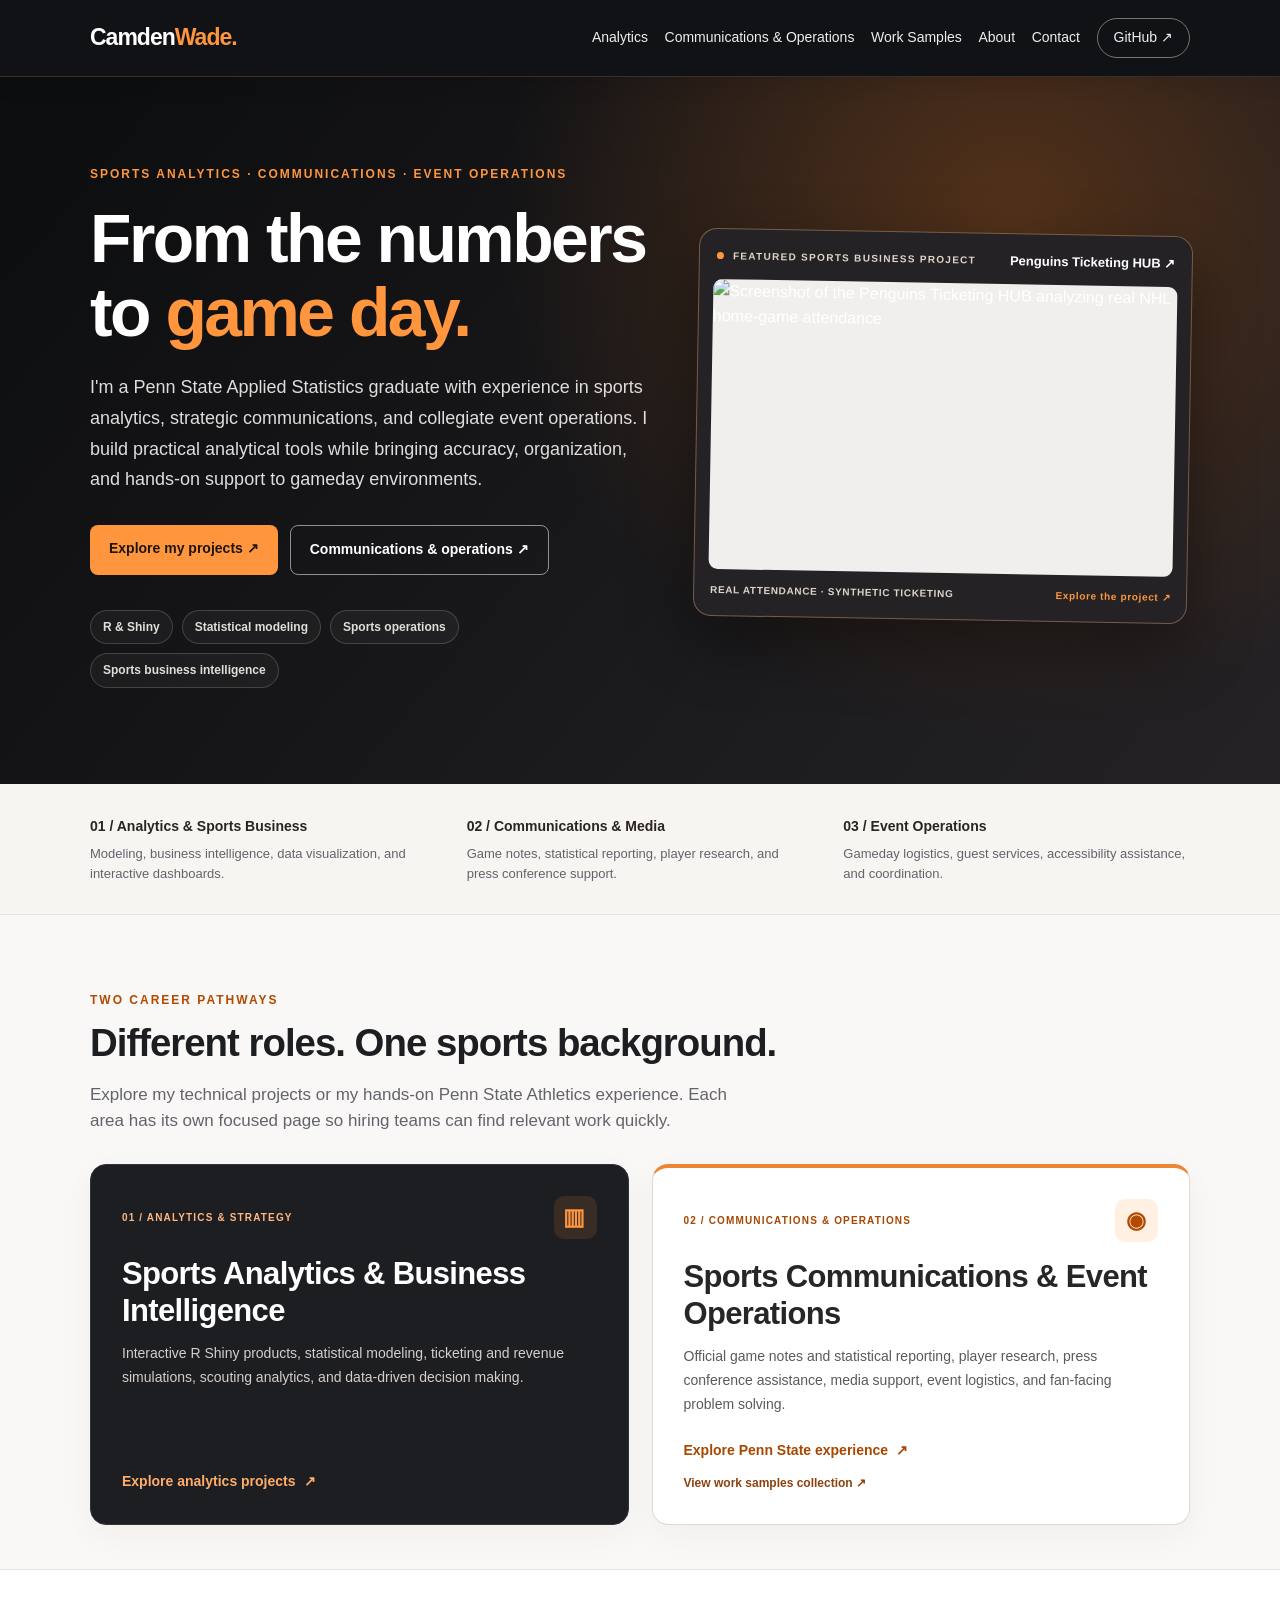
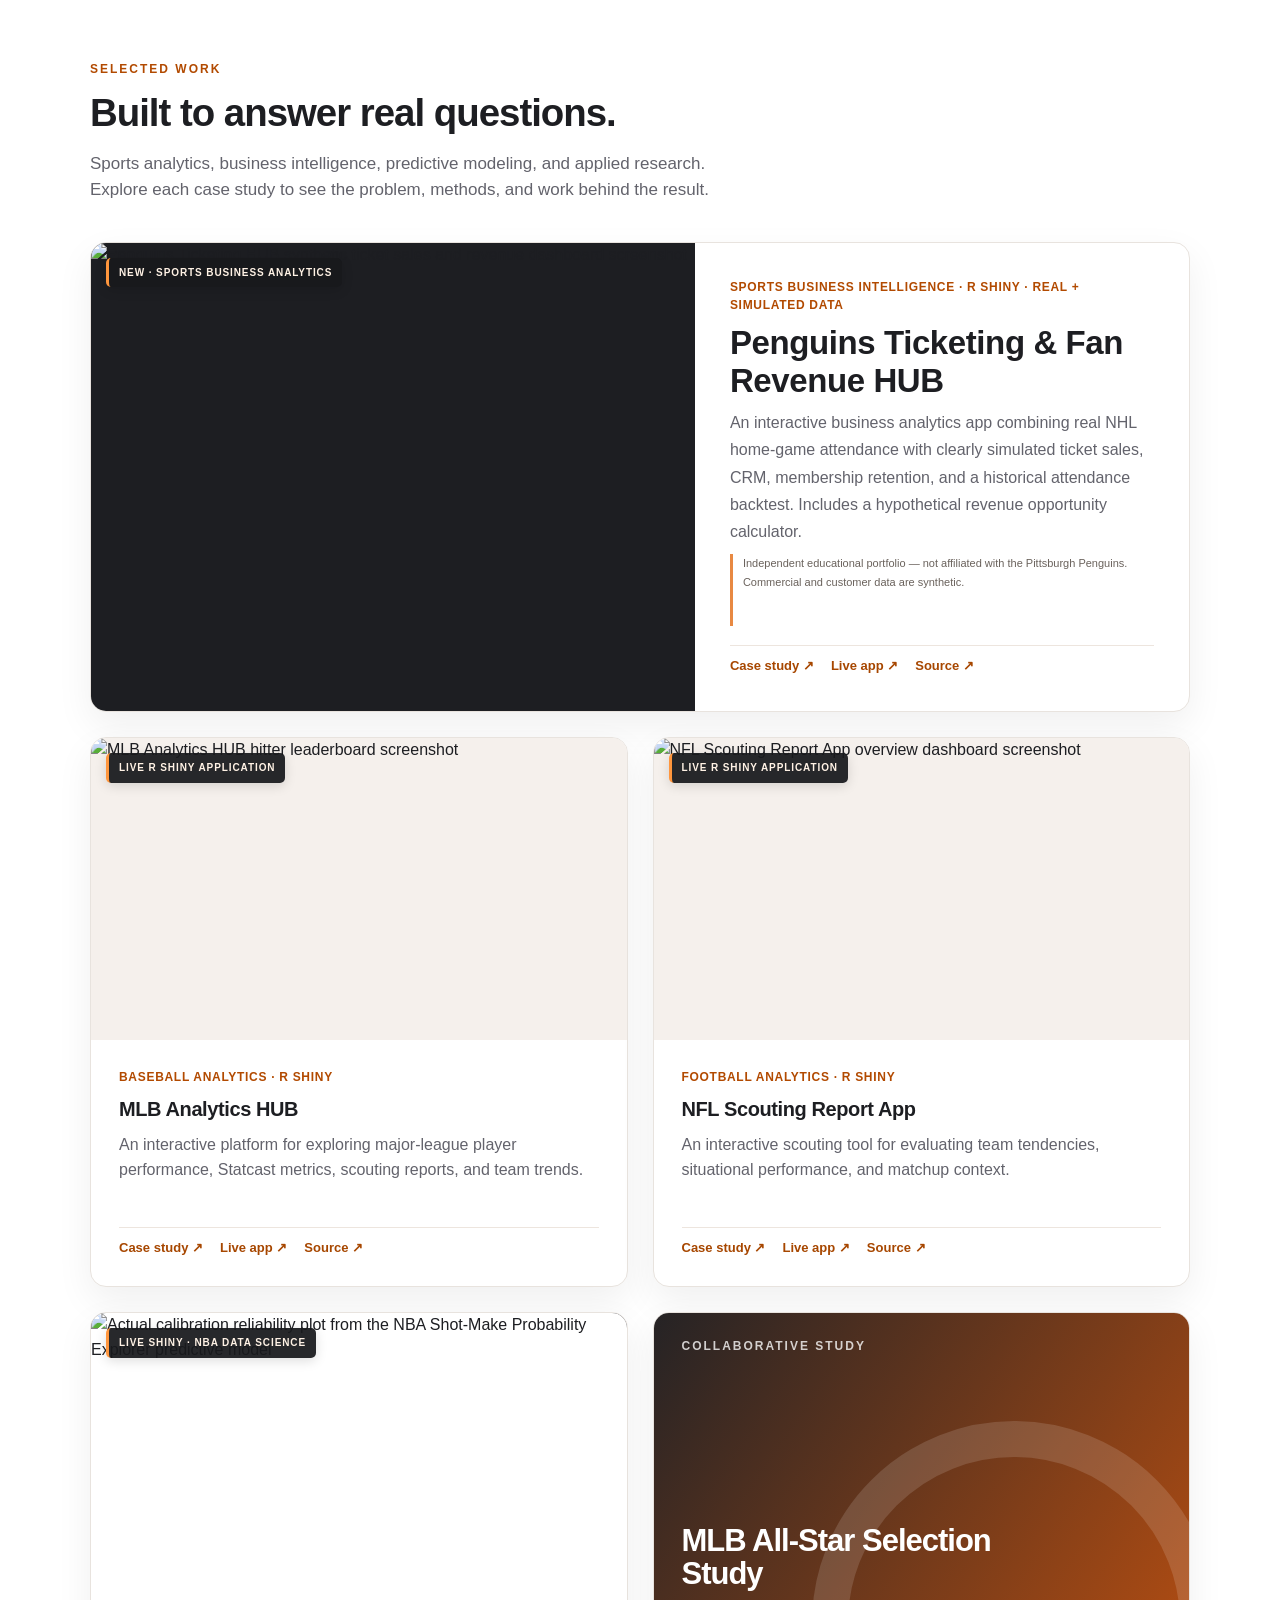
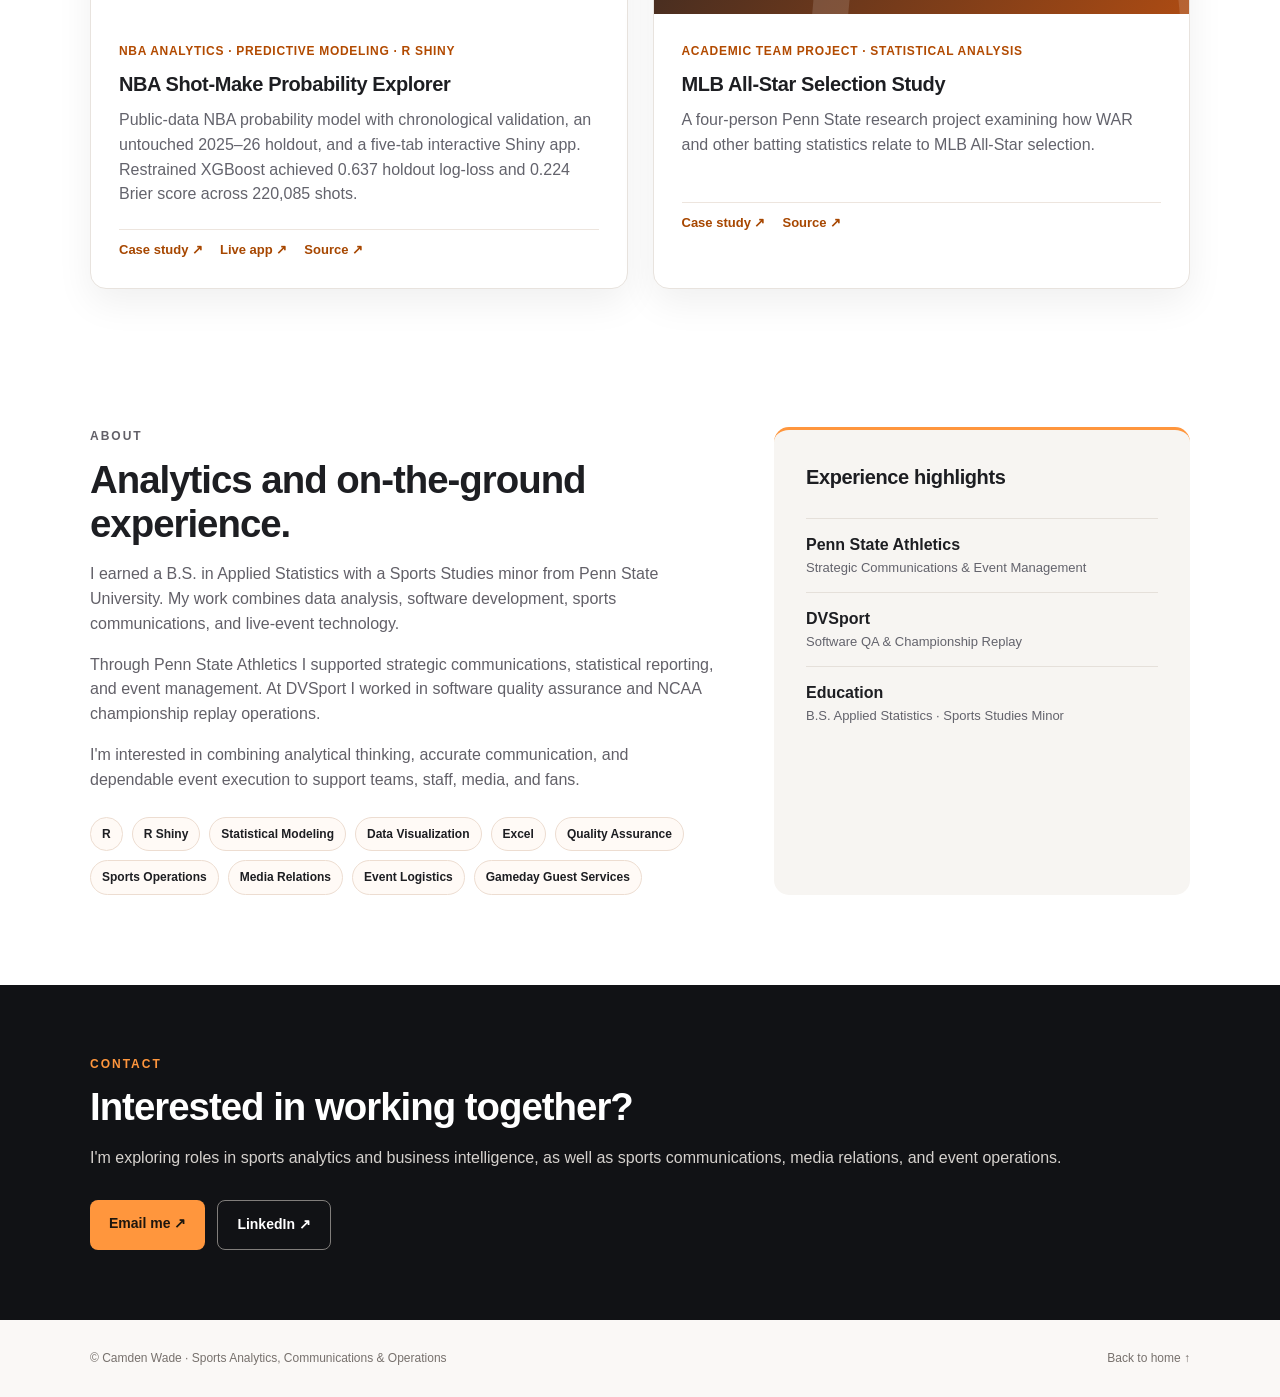
==== commit fdf7c1ca: "Remove redundant original basketball study card from homepage" ====
--- a/index.html
+++ b/index.html
@@ -14,4 +14,4 @@
   <p>Public-data NBA probability model with chronological validation, an untouched 2025–26 holdout, and a five-tab interactive Shiny app. Restrained XGBoost achieved 0.637 holdout log-loss and 0.224 Brier score across 220,085 shots.</p>
   <div class="card-links"><a href="projects/nba-shot-explorer.html">Case study ↗</a><a href="https://camden-wade.shinyapps.io/nba-shot-make-probability-explorer/" target="_blank" rel="noopener noreferrer">Live app ↗</a><a href="https://github.com/CamdenWade/NBA-Shot-Make-Probability-Explorer" target="_blank" rel="noopener noreferrer">Source ↗</a></div>
   </div>
-</article><article class="project-card"><div class="project-art gold"><span class="eyebrow small">EARLIER TECHNICAL EXERCISE</span><strong>Basketball Shot-Make Probability</strong></div><div class="card-body"><div class="meta">Predictive modeling · Model evaluation</div><h3>Basketball Shot-Make Probability — Original Study</h3><p>A separate supplied-data technical modeling exercise exploring shot geometry, player tracking context, calibration, and cross-season validation. See the newer public-data NBA Shiny application above.</p><div class="card-links"><a href="projects/shot-probability.html">Case study ↗</a></div></div></article><article class="project-card"><div class="project-art green"><span class="eyebrow small">COLLABORATIVE STUDY</span><strong>MLB All-Star Selection Study</strong></div><div class="card-body"><div class="meta">Academic team project · Statistical analysis</div><h3>MLB All-Star Selection Study</h3><p>A four-person Penn State research project examining how WAR and other batting statistics relate to MLB All-Star selection.</p><div class="card-links"><a href="projects/mlb-all-star-study.html">Case study ↗</a><a href="https://github.com/CamdenWade/School-Projects" target="_blank" rel="noopener noreferrer">Source ↗</a></div></div></article></div></div></section><section class="section about" id="about"><div class="wrap about-grid"><div><p class="eyebrow">ABOUT</p><h2>Analytics and on-the-ground experience.</h2><p>I earned a B.S. in Applied Statistics with a Sports Studies minor from Penn State University. My work combines data analysis, software development, sports communications, and live-event technology.</p><p>Through Penn State Athletics I supported strategic communications, statistical reporting, and event management. At DVSport I worked in software quality assurance and NCAA championship replay operations.</p><p>I'm interested in combining analytical thinking, accurate communication, and dependable event execution to support teams, staff, media, and fans.</p><div class="tags"><span>R</span><span>R Shiny</span><span>Statistical Modeling</span><span>Data Visualization</span><span>Excel</span><span>Quality Assurance</span><span>Sports Operations</span><span>Media Relations</span><span>Event Logistics</span><span>Gameday Guest Services</span></div></div><aside class="experience"><h3>Experience highlights</h3><div><strong>Penn State Athletics</strong><span>Strategic Communications & Event Management</span></div><div><strong>DVSport</strong><span>Software QA & Championship Replay</span></div><div><strong>Education</strong><span>B.S. Applied Statistics · Sports Studies Minor</span></div></aside></div></section><section class="contact" id="contact"><div class="wrap"><p class="eyebrow">CONTACT</p><h2>Interested in working together?</h2><p>I'm exploring roles in sports analytics and business intelligence, as well as sports communications, media relations, and event operations.</p><div class="actions"><a class="btn primary" href="mailto:camdenwade44@gmail.com">Email me ↗</a><a class="btn outlined" href="https://www.linkedin.com/in/camdenwade" target="_blank" rel="noopener noreferrer">LinkedIn ↗</a></div></div></section></main><footer><div class="wrap foot-inner"><span>© Camden Wade · Sports Analytics, Communications & Operations</span><a href="index.html">Back to home ↑</a></div></footer></body></html>+</article><article class="project-card"><div class="project-art green"><span class="eyebrow small">COLLABORATIVE STUDY</span><strong>MLB All-Star Selection Study</strong></div><div class="card-body"><div class="meta">Academic team project · Statistical analysis</div><h3>MLB All-Star Selection Study</h3><p>A four-person Penn State research project examining how WAR and other batting statistics relate to MLB All-Star selection.</p><div class="card-links"><a href="projects/mlb-all-star-study.html">Case study ↗</a><a href="https://github.com/CamdenWade/School-Projects" target="_blank" rel="noopener noreferrer">Source ↗</a></div></div></article></div></div></section><section class="section about" id="about"><div class="wrap about-grid"><div><p class="eyebrow">ABOUT</p><h2>Analytics and on-the-ground experience.</h2><p>I earned a B.S. in Applied Statistics with a Sports Studies minor from Penn State University. My work combines data analysis, software development, sports communications, and live-event technology.</p><p>Through Penn State Athletics I supported strategic communications, statistical reporting, and event management. At DVSport I worked in software quality assurance and NCAA championship replay operations.</p><p>I'm interested in combining analytical thinking, accurate communication, and dependable event execution to support teams, staff, media, and fans.</p><div class="tags"><span>R</span><span>R Shiny</span><span>Statistical Modeling</span><span>Data Visualization</span><span>Excel</span><span>Quality Assurance</span><span>Sports Operations</span><span>Media Relations</span><span>Event Logistics</span><span>Gameday Guest Services</span></div></div><aside class="experience"><h3>Experience highlights</h3><div><strong>Penn State Athletics</strong><span>Strategic Communications & Event Management</span></div><div><strong>DVSport</strong><span>Software QA & Championship Replay</span></div><div><strong>Education</strong><span>B.S. Applied Statistics · Sports Studies Minor</span></div></aside></div></section><section class="contact" id="contact"><div class="wrap"><p class="eyebrow">CONTACT</p><h2>Interested in working together?</h2><p>I'm exploring roles in sports analytics and business intelligence, as well as sports communications, media relations, and event operations.</p><div class="actions"><a class="btn primary" href="mailto:camdenwade44@gmail.com">Email me ↗</a><a class="btn outlined" href="https://www.linkedin.com/in/camdenwade" target="_blank" rel="noopener noreferrer">LinkedIn ↗</a></div></div></section></main><footer><div class="wrap foot-inner"><span>© Camden Wade · Sports Analytics, Communications & Operations</span><a href="index.html">Back to home ↑</a></div></footer></body></html>
--- a/assets/style.css
+++ b/assets/style.css
@@ -746,3 +746,58 @@
   .published-work-source-frame { transition:none; }
   .published-work-thumbnail:hover .published-work-source-frame { transform:none; }
 }
+
+
+/* Public NBA Shot-Make Probability Explorer case study */
+.nba-explorer-hero { background:radial-gradient(circle at 82% 20%,#50301c 0%,transparent 48%),linear-gradient(130deg,#111215,#252125); }
+.nba-hero-figure { min-width:0; padding:13px; background:#252426; border:1px solid #705643; border-radius:16px; margin:0; box-shadow:0 22px 52px #0007; }
+.nba-hero-figure a { display:block; background:#fff; border-radius:8px; overflow:hidden; }
+.nba-hero-figure img { display:block; width:100%; max-height:370px; object-fit:contain; }
+.nba-hero-figure figcaption { display:flex; align-items:center; gap:8px; flex-wrap:wrap; padding:14px 4px 3px; color:#eee5df; font-size:10px; font-weight:800; letter-spacing:.6px; }
+.nba-hero-figure figcaption span:last-child { margin-left:auto; color:#ffb37c; font-size:11px; letter-spacing:0; }
+.nba-metrics-band { background:#242326; color:#fff; border-top:1px solid #4c3830; }
+.nba-metrics-grid { display:grid; grid-template-columns:repeat(4,minmax(0,1fr)); gap:0; }
+.nba-metrics-grid>div { padding:27px 20px; border-right:1px solid #ffffff26; }
+.nba-metrics-grid>div:last-child { border-right:0; }
+.nba-metrics-grid span { display:block; font-size:10px; font-weight:850; letter-spacing:1.1px; color:#ffb783; }
+.nba-metrics-grid strong { display:block; font-size:clamp(24px,2.9vw,36px); margin:10px 0 4px; letter-spacing:-1.2px; font-variant-numeric:tabular-nums; }
+.nba-metrics-grid small { display:block; font-size:11px; color:#ddd3cd; line-height:1.5; }
+.nba-explorer-plot img { object-fit:contain; background:#fff; }
+.nba-tab-visual { min-height:340px; display:flex; flex-direction:column; align-items:flex-start; justify-content:center; border:1px solid #e6d8c9; background:radial-gradient(circle at 67% 30%,#4f3427,#222326 65%); border-radius:14px; padding:36px; color:#fff; }
+.nba-tab-label { font-size:10px; font-weight:850; letter-spacing:1.2px; color:#ffb77f; margin-bottom:10px; }
+.nba-tab-visual-icon { font-size:80px; line-height:1.1; color:#ff963d; margin-bottom:10px; }
+.nba-tab-visual strong { font-size:26px; line-height:1.2; }
+.nba-tab-visual p { font-size:14px; line-height:1.7; color:#e0d5ca; margin:13px 0; max-width:350px; }
+.nba-tab-visual a { font-size:13px; font-weight:850; color:#ffb783; }
+.nba-tab-visual small { display:block; margin-top:25px; color:#c6b2a4; font-size:11px; }
+.nba-season-split { display:grid; grid-template-columns:repeat(3,minmax(0,1fr)); gap:14px; margin-bottom:25px; }
+.nba-season-split>div { padding:23px; border-radius:12px; background:#fff; border:1px solid #e7ddd4; }
+.nba-season-split span { display:block; font-size:10px; color:#a74700; font-weight:850; letter-spacing:1.2px; }
+.nba-season-split strong { display:block; font-size:18px; line-height:1.3; margin:10px 0; color:#262325; }
+.nba-season-split small { color:#69625e; line-height:1.55; font-size:12px; }
+.nba-results-table-wrap { overflow-x:auto; margin-bottom:23px; border:1px solid #e6d9ce; border-radius:12px; background:#fff; }
+.nba-results-table { width:100%; border-collapse:collapse; color:#252427; font-variant-numeric:tabular-nums; }
+.nba-results-table caption { padding:16px 19px; text-align:left; font-size:12px; color:#665e57; background:#fdfbf8; }
+.nba-results-table thead { background:#242326; color:#fff; }
+.nba-results-table th,.nba-results-table td { padding:15px 18px; border-bottom:1px solid #eee6df; font-size:13px; text-align:right; white-space:nowrap; }
+.nba-results-table th:first-child { text-align:left; }
+.nba-results-table tbody tr:last-child th,.nba-results-table tbody tr:last-child td { border-bottom:0; }
+.nba-results-selected { background:#fff2e7; }
+.nba-results-selected th span { display:inline-block; font-size:9px; font-weight:850; letter-spacing:.7px; margin-left:6px; padding:5px 7px; background:#fbdcc3; color:#7f3909; border-radius:5px; }
+.nba-insights-layout { display:grid; grid-template-columns:minmax(0,1.2fr) minmax(0,.8fr); gap:25px; align-items:start; }
+.nba-insight-summary { display:grid; gap:15px; }
+.nba-insight-summary>div { border:1px solid #ecdacb; background:#fff8f1; border-radius:12px; padding:25px; }
+.nba-insight-summary span { display:block; color:#a44704; font-size:36px; font-weight:850; letter-spacing:-1px; }
+.nba-insight-summary strong { display:block; margin:9px 0 7px; color:#2d2926; font-size:18px; }
+.nba-insight-summary p { color:#635a54; font-size:13px; line-height:1.7; margin:0; }
+.nba-insight-caveat { color:#766d68; font-size:13px; line-height:1.75; padding:0 8px; }
+.nba-related-app { background:#1e1f22; color:#fff; border-top:1px solid #62503f; border-bottom:1px solid #62503f; }
+.nba-related-app-inner { display:flex; align-items:center; justify-content:space-between; gap:29px; padding-top:36px; padding-bottom:36px; }
+.nba-related-app h2 { font-size:clamp(23px,2.5vw,30px); margin:9px 0 12px; }
+.nba-related-app p:not(.study-kicker) { color:#ded6cd; line-height:1.7; font-size:13px; max-width:790px; margin:0; }
+.nba-related-app .study-kicker { color:#ffb27b; }
+.nba-related-app .actions { flex:0 0 auto; margin:0; }
+.nba-explorer-card-image { background:#242326; }
+.nba-explorer-card-image img { object-fit:contain; background:#fff; }
+@media(max-width:900px) { .nba-metrics-grid { grid-template-columns:repeat(2,minmax(0,1fr)); } .nba-metrics-grid>div:nth-child(2) { border-right:0; } .nba-metrics-grid>div:nth-child(-n+2) { border-bottom:1px solid #ffffff26; } .nba-insights-layout { grid-template-columns:1fr; } .nba-related-app-inner { flex-direction:column; align-items:flex-start; } .nba-related-app .actions { flex:initial; } }
+@media(max-width:600px) { .nba-metrics-grid>div { padding:20px 13px; } .nba-metrics-grid strong { font-size:24px; } .nba-season-split { grid-template-columns:1fr; } .nba-results-table th,.nba-results-table td { font-size:12px; padding:13px 11px; } .nba-hero-figure { padding:8px; } .nba-tab-visual { min-height:280px; padding:25px; } }
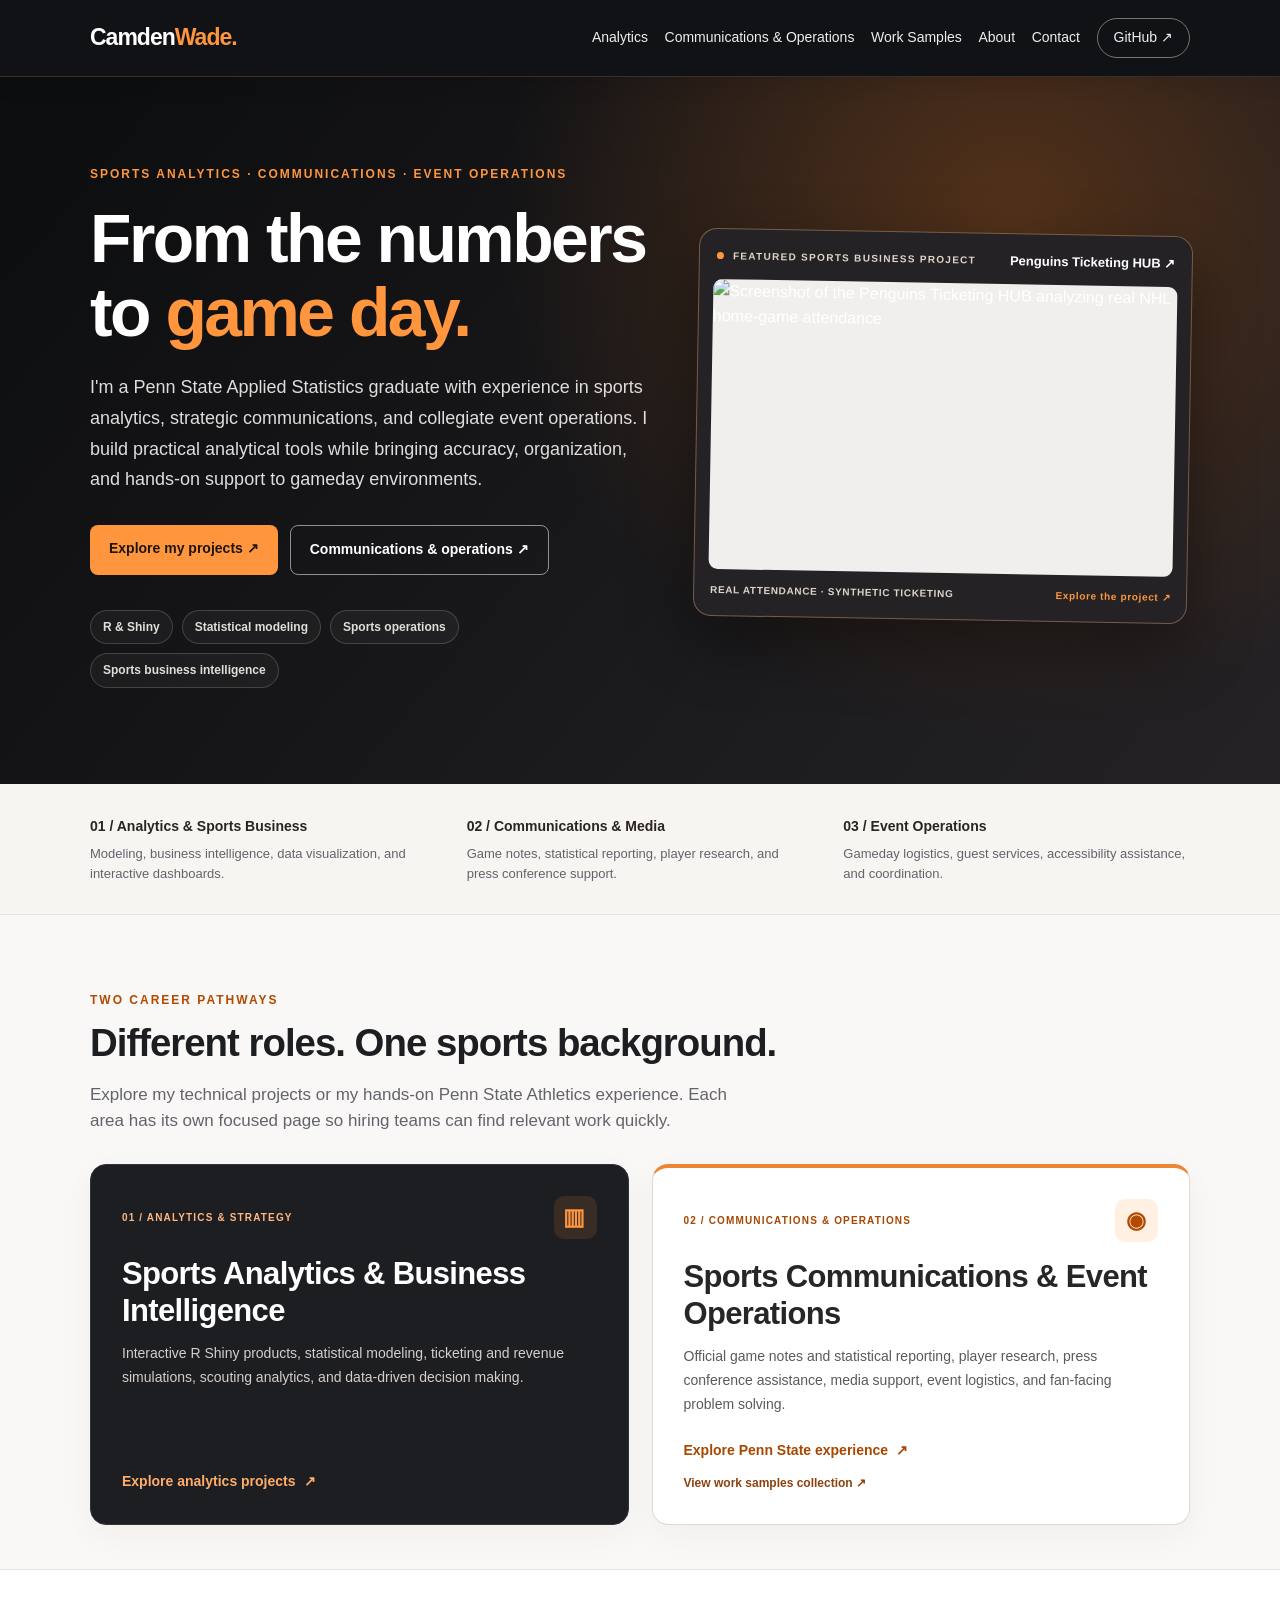
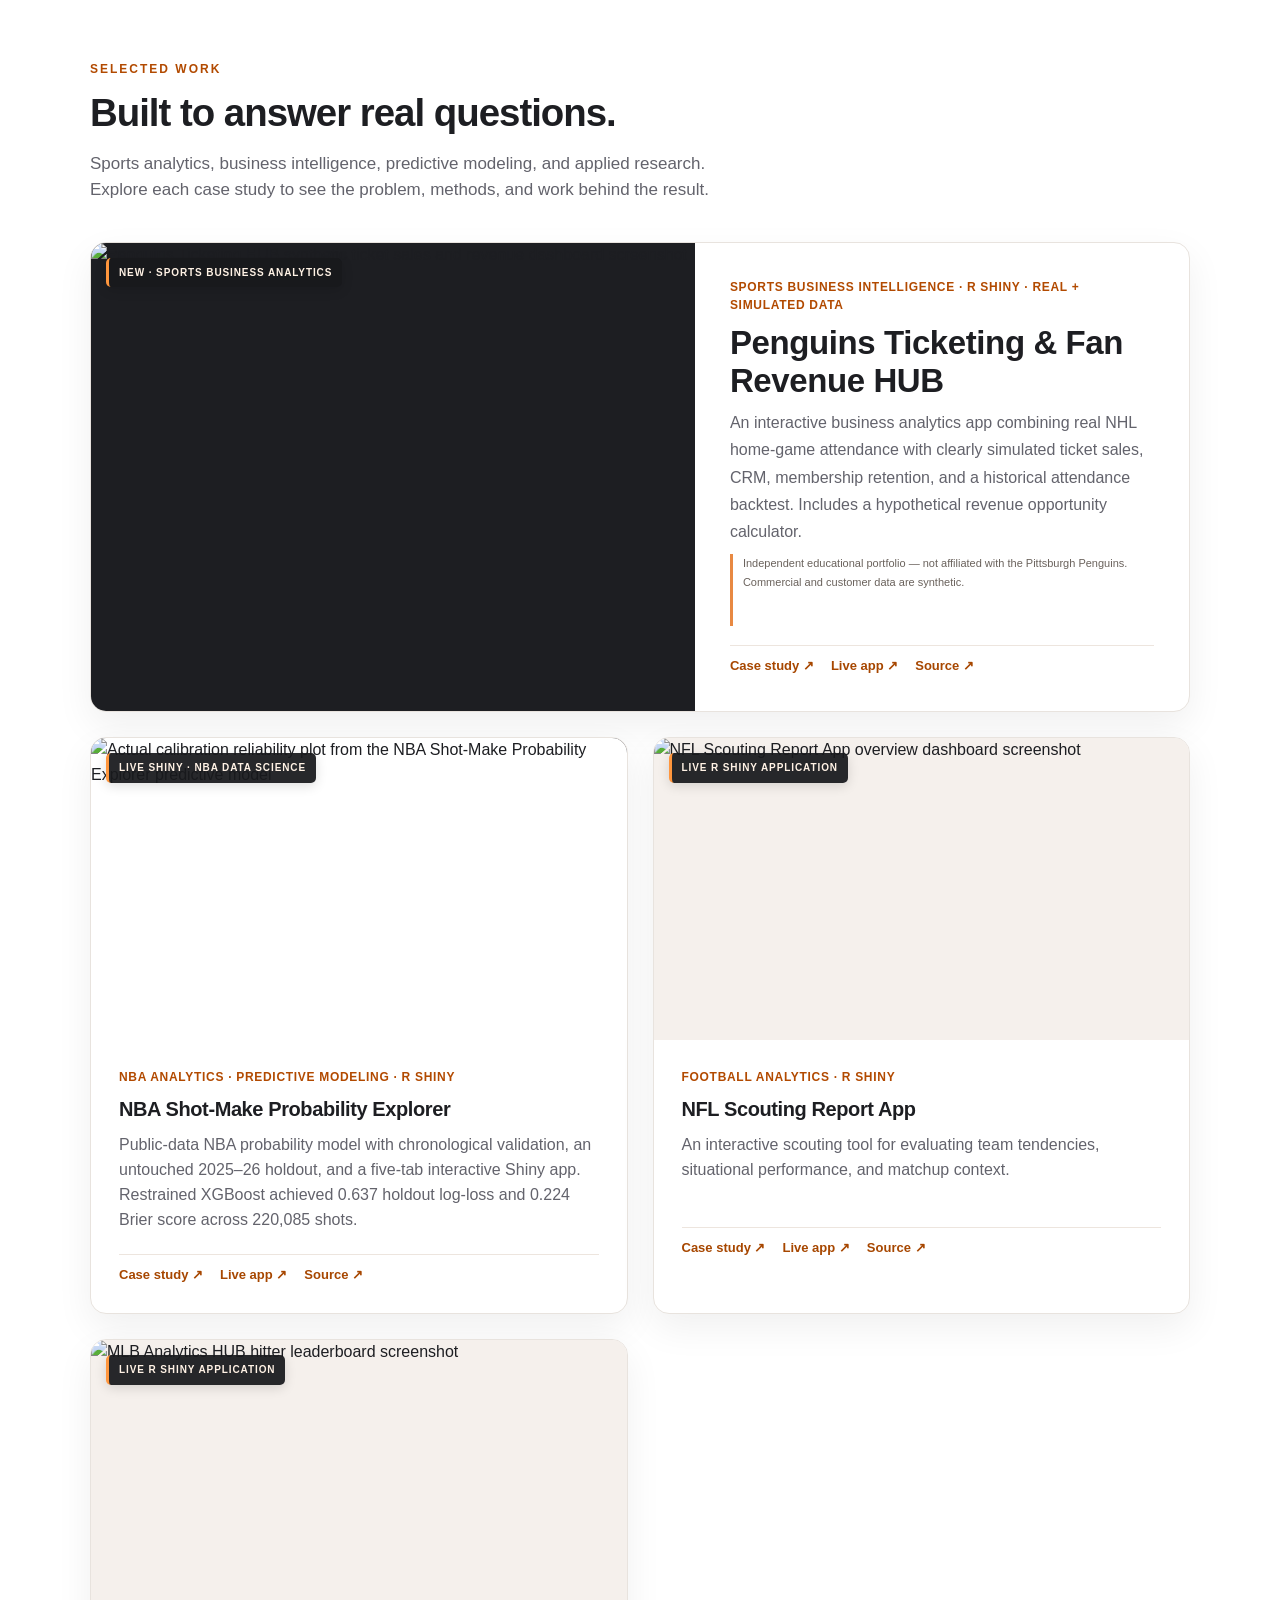
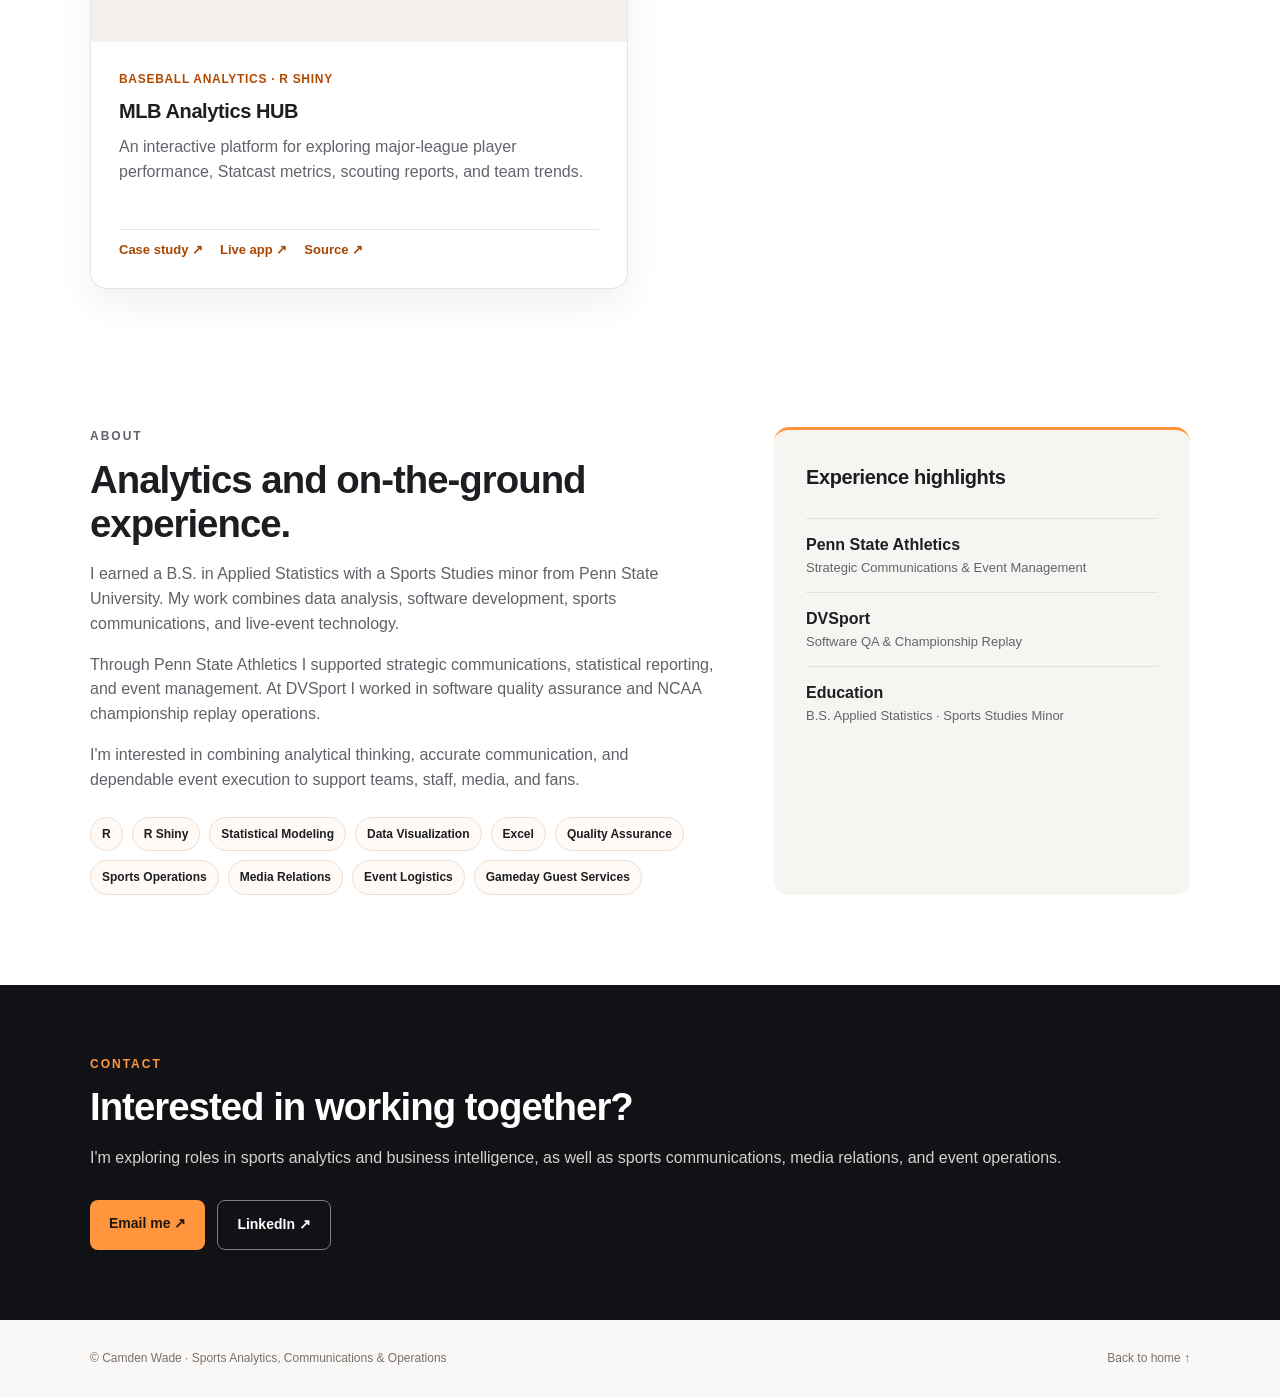
==== commit b7ad55e7: "Feature four flagship Shiny apps on portfolio homepage" ====
--- a/index.html
+++ b/index.html
@@ -7,11 +7,11 @@
     <p class="featured-disclosure">Independent educational portfolio — not affiliated with the Pittsburgh Penguins. Commercial and customer data are synthetic.</p>
     <div class="card-links"><a href="projects/penguins-ticketing-hub.html">Case study ↗</a><a href="https://camden-wade.shinyapps.io/penguins-ticketing-hub/" target="_blank" rel="noopener noreferrer">Live app ↗</a><a href="https://github.com/CamdenWade/Penguins-Ticketing-HUB" target="_blank" rel="noopener noreferrer">Source ↗</a></div>
   </div>
-</article><article class="project-card"><a class="project-art project-image" href="projects/mlb-analytics-hub.html" aria-label="Explore the MLB Analytics HUB project"><img src="https://raw.githubusercontent.com/CamdenWade/MLB-Analytics-HUB/main/screenshots/hitter_leaderboard.png" alt="MLB Analytics HUB hitter leaderboard screenshot" loading="lazy" decoding="async"><span class="screenshot-badge">LIVE R SHINY APPLICATION</span></a><div class="card-body"><div class="meta">Baseball analytics · R Shiny</div><h3>MLB Analytics HUB</h3><p>An interactive platform for exploring major-league player performance, Statcast metrics, scouting reports, and team trends.</p><div class="card-links"><a href="projects/mlb-analytics-hub.html">Case study ↗</a><a href="https://camden-wade.shinyapps.io/MLB-Analytics-HUB/" target="_blank" rel="noopener noreferrer">Live app ↗</a><a href="https://github.com/CamdenWade/MLB-Analytics-HUB" target="_blank" rel="noopener noreferrer">Source ↗</a></div></div></article><article class="project-card"><a class="project-art project-image" href="projects/nfl-scouting-report.html" aria-label="Explore the NFL Scouting Report App project"><img src="https://raw.githubusercontent.com/CamdenWade/NFL-Scouting-Report-App/master/assets/screenshots/overview.png" alt="NFL Scouting Report App overview dashboard screenshot" loading="lazy" decoding="async"><span class="screenshot-badge">LIVE R SHINY APPLICATION</span></a><div class="card-body"><div class="meta">Football analytics · R Shiny</div><h3>NFL Scouting Report App</h3><p>An interactive scouting tool for evaluating team tendencies, situational performance, and matchup context.</p><div class="card-links"><a href="projects/nfl-scouting-report.html">Case study ↗</a><a href="https://camden-wade.shinyapps.io/NFL-Scouting-Report-App/" target="_blank" rel="noopener noreferrer">Live app ↗</a><a href="https://github.com/CamdenWade/NFL-Scouting-Report-App" target="_blank" rel="noopener noreferrer">Source ↗</a></div></div></article><article class="project-card nba-explorer-card">
+</article><article class="project-card nba-explorer-card">
   <a class="project-art project-image nba-explorer-card-image" href="projects/nba-shot-explorer.html" aria-label="Explore the NBA Shot-Make Probability Explorer case study"><img src="https://raw.githubusercontent.com/CamdenWade/NBA-Shot-Make-Probability-Explorer/main/docs/interpretation/stage5b_calibration_reliability.png" alt="Actual calibration reliability plot from the NBA Shot-Make Probability Explorer predictive model" loading="lazy" decoding="async"><span class="screenshot-badge">LIVE SHINY · NBA DATA SCIENCE</span></a>
   <div class="card-body"><div class="meta">NBA analytics · Predictive modeling · R Shiny</div>
   <h3>NBA Shot-Make Probability Explorer</h3>
   <p>Public-data NBA probability model with chronological validation, an untouched 2025–26 holdout, and a five-tab interactive Shiny app. Restrained XGBoost achieved 0.637 holdout log-loss and 0.224 Brier score across 220,085 shots.</p>
   <div class="card-links"><a href="projects/nba-shot-explorer.html">Case study ↗</a><a href="https://camden-wade.shinyapps.io/nba-shot-make-probability-explorer/" target="_blank" rel="noopener noreferrer">Live app ↗</a><a href="https://github.com/CamdenWade/NBA-Shot-Make-Probability-Explorer" target="_blank" rel="noopener noreferrer">Source ↗</a></div>
   </div>
-</article><article class="project-card"><div class="project-art green"><span class="eyebrow small">COLLABORATIVE STUDY</span><strong>MLB All-Star Selection Study</strong></div><div class="card-body"><div class="meta">Academic team project · Statistical analysis</div><h3>MLB All-Star Selection Study</h3><p>A four-person Penn State research project examining how WAR and other batting statistics relate to MLB All-Star selection.</p><div class="card-links"><a href="projects/mlb-all-star-study.html">Case study ↗</a><a href="https://github.com/CamdenWade/School-Projects" target="_blank" rel="noopener noreferrer">Source ↗</a></div></div></article></div></div></section><section class="section about" id="about"><div class="wrap about-grid"><div><p class="eyebrow">ABOUT</p><h2>Analytics and on-the-ground experience.</h2><p>I earned a B.S. in Applied Statistics with a Sports Studies minor from Penn State University. My work combines data analysis, software development, sports communications, and live-event technology.</p><p>Through Penn State Athletics I supported strategic communications, statistical reporting, and event management. At DVSport I worked in software quality assurance and NCAA championship replay operations.</p><p>I'm interested in combining analytical thinking, accurate communication, and dependable event execution to support teams, staff, media, and fans.</p><div class="tags"><span>R</span><span>R Shiny</span><span>Statistical Modeling</span><span>Data Visualization</span><span>Excel</span><span>Quality Assurance</span><span>Sports Operations</span><span>Media Relations</span><span>Event Logistics</span><span>Gameday Guest Services</span></div></div><aside class="experience"><h3>Experience highlights</h3><div><strong>Penn State Athletics</strong><span>Strategic Communications & Event Management</span></div><div><strong>DVSport</strong><span>Software QA & Championship Replay</span></div><div><strong>Education</strong><span>B.S. Applied Statistics · Sports Studies Minor</span></div></aside></div></section><section class="contact" id="contact"><div class="wrap"><p class="eyebrow">CONTACT</p><h2>Interested in working together?</h2><p>I'm exploring roles in sports analytics and business intelligence, as well as sports communications, media relations, and event operations.</p><div class="actions"><a class="btn primary" href="mailto:camdenwade44@gmail.com">Email me ↗</a><a class="btn outlined" href="https://www.linkedin.com/in/camdenwade" target="_blank" rel="noopener noreferrer">LinkedIn ↗</a></div></div></section></main><footer><div class="wrap foot-inner"><span>© Camden Wade · Sports Analytics, Communications & Operations</span><a href="index.html">Back to home ↑</a></div></footer></body></html>+</article><article class="project-card"><a class="project-art project-image" href="projects/nfl-scouting-report.html" aria-label="Explore the NFL Scouting Report App project"><img src="https://raw.githubusercontent.com/CamdenWade/NFL-Scouting-Report-App/master/assets/screenshots/overview.png" alt="NFL Scouting Report App overview dashboard screenshot" loading="lazy" decoding="async"><span class="screenshot-badge">LIVE R SHINY APPLICATION</span></a><div class="card-body"><div class="meta">Football analytics · R Shiny</div><h3>NFL Scouting Report App</h3><p>An interactive scouting tool for evaluating team tendencies, situational performance, and matchup context.</p><div class="card-links"><a href="projects/nfl-scouting-report.html">Case study ↗</a><a href="https://camden-wade.shinyapps.io/NFL-Scouting-Report-App/" target="_blank" rel="noopener noreferrer">Live app ↗</a><a href="https://github.com/CamdenWade/NFL-Scouting-Report-App" target="_blank" rel="noopener noreferrer">Source ↗</a></div></div></article><article class="project-card"><a class="project-art project-image" href="projects/mlb-analytics-hub.html" aria-label="Explore the MLB Analytics HUB project"><img src="https://raw.githubusercontent.com/CamdenWade/MLB-Analytics-HUB/main/screenshots/hitter_leaderboard.png" alt="MLB Analytics HUB hitter leaderboard screenshot" loading="lazy" decoding="async"><span class="screenshot-badge">LIVE R SHINY APPLICATION</span></a><div class="card-body"><div class="meta">Baseball analytics · R Shiny</div><h3>MLB Analytics HUB</h3><p>An interactive platform for exploring major-league player performance, Statcast metrics, scouting reports, and team trends.</p><div class="card-links"><a href="projects/mlb-analytics-hub.html">Case study ↗</a><a href="https://camden-wade.shinyapps.io/MLB-Analytics-HUB/" target="_blank" rel="noopener noreferrer">Live app ↗</a><a href="https://github.com/CamdenWade/MLB-Analytics-HUB" target="_blank" rel="noopener noreferrer">Source ↗</a></div></div></article></div></div></section><section class="section about" id="about"><div class="wrap about-grid"><div><p class="eyebrow">ABOUT</p><h2>Analytics and on-the-ground experience.</h2><p>I earned a B.S. in Applied Statistics with a Sports Studies minor from Penn State University. My work combines data analysis, software development, sports communications, and live-event technology.</p><p>Through Penn State Athletics I supported strategic communications, statistical reporting, and event management. At DVSport I worked in software quality assurance and NCAA championship replay operations.</p><p>I'm interested in combining analytical thinking, accurate communication, and dependable event execution to support teams, staff, media, and fans.</p><div class="tags"><span>R</span><span>R Shiny</span><span>Statistical Modeling</span><span>Data Visualization</span><span>Excel</span><span>Quality Assurance</span><span>Sports Operations</span><span>Media Relations</span><span>Event Logistics</span><span>Gameday Guest Services</span></div></div><aside class="experience"><h3>Experience highlights</h3><div><strong>Penn State Athletics</strong><span>Strategic Communications & Event Management</span></div><div><strong>DVSport</strong><span>Software QA & Championship Replay</span></div><div><strong>Education</strong><span>B.S. Applied Statistics · Sports Studies Minor</span></div></aside></div></section><section class="contact" id="contact"><div class="wrap"><p class="eyebrow">CONTACT</p><h2>Interested in working together?</h2><p>I'm exploring roles in sports analytics and business intelligence, as well as sports communications, media relations, and event operations.</p><div class="actions"><a class="btn primary" href="mailto:camdenwade44@gmail.com">Email me ↗</a><a class="btn outlined" href="https://www.linkedin.com/in/camdenwade" target="_blank" rel="noopener noreferrer">LinkedIn ↗</a></div></div></section></main><footer><div class="wrap foot-inner"><span>© Camden Wade · Sports Analytics, Communications & Operations</span><a href="index.html">Back to home ↑</a></div></footer></body></html>
